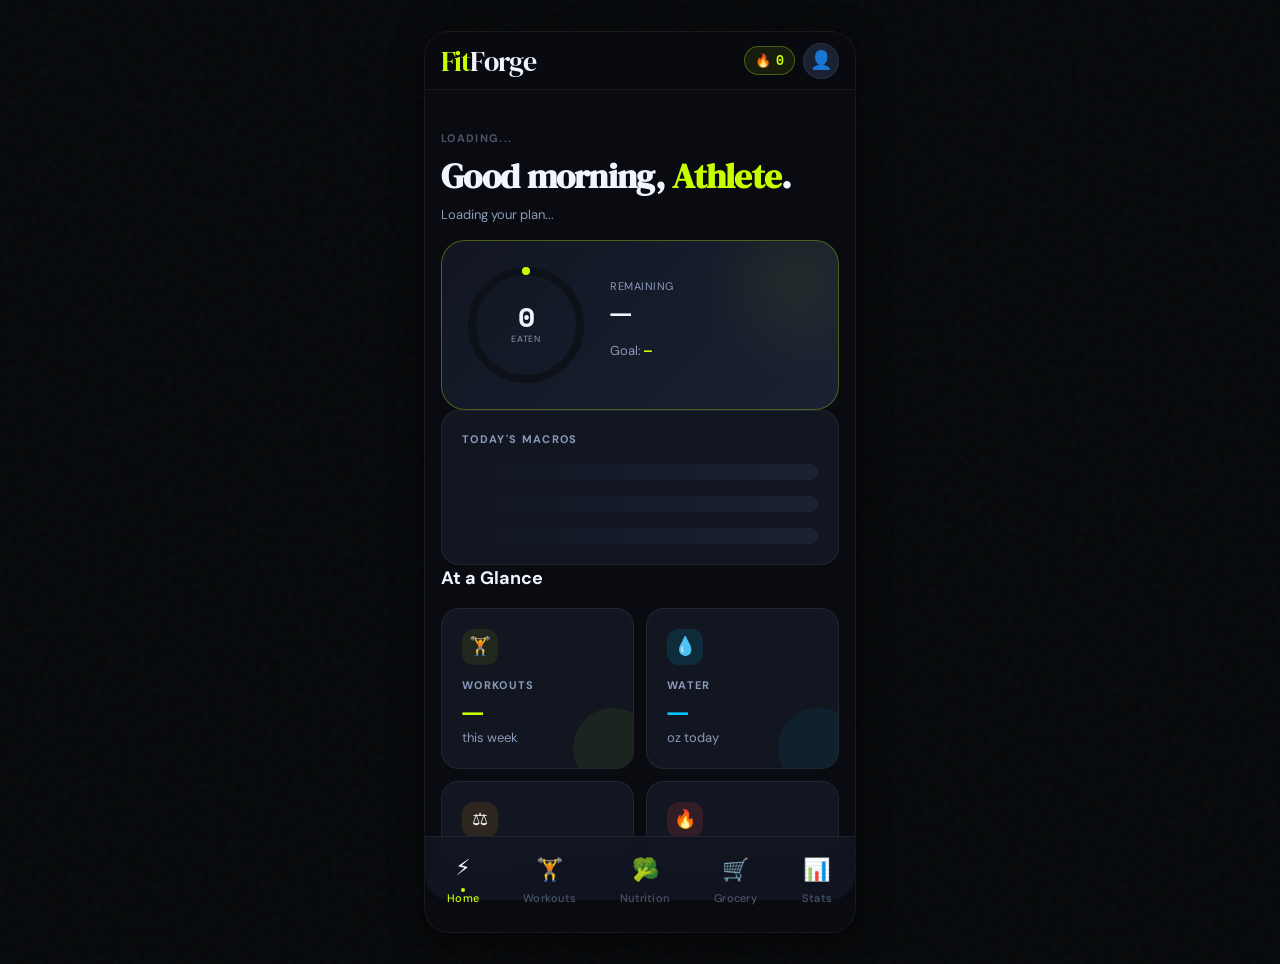
==== index.html @ 860e3730 "Create index.html" ====
<!DOCTYPE html>
<html lang="en">
<head>
  <meta charset="UTF-8">
  <meta name="viewport" content="width=device-width, initial-scale=1.0, viewport-fit=cover">
  <meta name="theme-color" content="#090b10">
  <meta name="description" content="FitForge Dashboard — Your daily fitness and nutrition overview">

  <!-- PWA manifest (create manifest.json separately) -->
  <link rel="manifest" href="manifest.json">

  <!-- Google Fonts: DM Serif Display + Space Mono + DM Sans -->
  <link rel="preconnect" href="https://fonts.googleapis.com">
  <link rel="preconnect" href="https://fonts.gstatic.com" crossorigin>
  <link href="https://fonts.googleapis.com/css2?family=DM+Serif+Display:ital@0;1&family=Space+Mono:wght@400;700&family=DM+Sans:wght@400;500;700&display=swap" rel="stylesheet">

  <link rel="stylesheet" href="styles.css">

  <title>FitForge — Dashboard</title>

  <!-- Page-specific styles, scoped to this page's components -->
  <style>
    /* ── HERO GREETING SECTION ─────────────────────────────────── */

    .hero {
      padding: var(--space-6) 0 var(--space-4);
    }

    .hero__date {
      font-size: var(--text-xs);
      font-weight: var(--weight-bold);
      letter-spacing: var(--tracking-widest);
      text-transform: uppercase;
      color: var(--color-text-muted);
      margin-bottom: var(--space-2);
    }

    .hero__greeting {
      font-family: var(--font-display);
      font-size: var(--text-2xl);
      color: var(--color-text-primary);
      line-height: var(--leading-tight);
      letter-spacing: var(--tracking-tight);
    }

    .hero__greeting em {
      color: var(--color-accent);
      font-style: normal;
    }

    .hero__sub {
      margin-top: var(--space-2);
      font-size: var(--text-sm);
      color: var(--color-text-secondary);
    }

    /* ── CALORIE RING CARD ────────────────────────────────────── */

    .calorie-card {
      background: linear-gradient(135deg, var(--color-bg-surface) 0%, var(--color-bg-elevated) 100%);
      border: 1px solid var(--color-border-accent);
      border-radius: var(--radius-xl);
      padding: var(--space-6);
      display: flex;
      align-items: center;
      gap: var(--space-6);
      position: relative;
      overflow: hidden;
    }

    /* Decorative lime radial gradient background on the card */
    .calorie-card::before {
      content: '';
      position: absolute;
      top: -60px;
      right: -60px;
      width: 200px;
      height: 200px;
      border-radius: 50%;
      background: radial-gradient(circle, rgba(200, 255, 0, 0.06) 0%, transparent 70%);
      pointer-events: none;
    }

    .calorie-card__ring-wrap {
      position: relative;
      width: 120px;
      height: 120px;
      flex-shrink: 0;
    }

    /* SVG donut ring — drawn via stroke-dasharray technique */
    .calorie-ring {
      width: 120px;
      height: 120px;
      transform: rotate(-90deg); /* Start from top, not right */
    }

    .calorie-ring__track {
      fill: none;
      stroke: var(--color-bg-input);
      stroke-width: 8;
    }

    .calorie-ring__fill {
      fill: none;
      stroke: var(--color-accent);
      stroke-width: 8;
      stroke-linecap: round;
      /* Animated via JS: stroke-dasharray controls the "progress" */
      stroke-dasharray: 0 339; /* circumference = 2π × r = 2π × 54 ≈ 339 */
      transition: stroke-dasharray 1.2s cubic-bezier(0.4, 0, 0.2, 1);
    }

    .calorie-card__ring-center {
      position: absolute;
      inset: 0;
      display: flex;
      flex-direction: column;
      align-items: center;
      justify-content: center;
    }

    .calorie-card__cal-consumed {
      font-family: var(--font-mono);
      font-size: var(--text-xl);
      font-weight: var(--weight-bold);
      color: var(--color-text-primary);
      line-height: 1;
    }

    .calorie-card__cal-label {
      font-size: 9px;
      letter-spacing: 0.08em;
      text-transform: uppercase;
      color: var(--color-text-secondary);
      margin-top: 2px;
    }

    .calorie-card__info {
      flex: 1;
      display: flex;
      flex-direction: column;
      gap: var(--space-3);
    }

    .calorie-card__target-line {
      font-size: var(--text-sm);
      color: var(--color-text-secondary);
    }

    .calorie-card__target-line strong {
      font-family: var(--font-mono);
      color: var(--color-accent);
    }

    .calorie-card__remaining {
      font-family: var(--font-mono);
      font-size: var(--text-2xl);
      color: var(--color-text-primary);
      line-height: 1;
      letter-spacing: -0.03em;
    }

    .calorie-card__remaining-label {
      font-size: var(--text-xs);
      color: var(--color-text-secondary);
      letter-spacing: 0.05em;
      text-transform: uppercase;
    }

    /* ── MACRO SUMMARY CARD ───────────────────────────────────── */

    .macro-card {
      background-color: var(--color-bg-surface);
      border: 1px solid var(--color-border);
      border-radius: var(--radius-lg);
      padding: var(--space-5);
    }

    .macro-card__title {
      font-size: var(--text-xs);
      font-weight: var(--weight-bold);
      letter-spacing: var(--tracking-widest);
      text-transform: uppercase;
      color: var(--color-text-secondary);
      margin-bottom: var(--space-4);
    }

    .macro-bars {
      display: flex;
      flex-direction: column;
      gap: var(--space-4);
    }

    .macro-item {
      display: grid;
      /* Icon | Name | Bar | Values */
      grid-template-columns: 10px 56px 1fr auto;
      align-items: center;
      gap: var(--space-3);
    }

    .macro-item__dot {
      width: 8px;
      height: 8px;
      border-radius: 50%;
      flex-shrink: 0;
    }

    .macro-item__name {
      font-size: var(--text-sm);
      font-weight: var(--weight-medium);
      color: var(--color-text-secondary);
    }

    .macro-item__bar-wrap {
      height: 4px;
      background: var(--color-bg-input);
      border-radius: var(--radius-full);
      overflow: hidden;
    }

    .macro-item__bar-fill {
      height: 100%;
      border-radius: var(--radius-full);
      width: 0; /* Animated by JS */
      transition: width 1s cubic-bezier(0.4, 0, 0.2, 1);
    }

    .macro-item__values {
      font-family: var(--font-mono);
      font-size: var(--text-xs);
      color: var(--color-text-secondary);
      white-space: nowrap;
    }

    /* ── QUICK STAT CARDS (2-column grid) ────────────────────── */

    .quick-stats {
      display: grid;
      grid-template-columns: 1fr 1fr;
      gap: var(--space-3);
    }

    /* ── TODAY'S WORKOUT CARD ─────────────────────────────────── */

    .workout-today-card {
      background: linear-gradient(135deg, #0f1a2e 0%, #111621 100%);
      border: 1px solid rgba(0, 200, 255, 0.15);
      border-radius: var(--radius-lg);
      padding: var(--space-5);
      display: flex;
      justify-content: space-between;
      align-items: center;
      gap: var(--space-4);
      cursor: pointer;
      transition: border-color var(--transition-normal);
    }

    .workout-today-card:hover {
      border-color: rgba(0, 200, 255, 0.3);
    }

    .workout-today-card__badge {
      display: inline-flex;
      align-items: center;
      gap: var(--space-2);
      background: var(--color-blue-glow);
      border: 1px solid rgba(0, 200, 255, 0.2);
      border-radius: var(--radius-full);
      padding: 3px 10px;
      font-size: var(--text-xs);
      font-weight: var(--weight-bold);
      color: var(--color-blue);
      margin-bottom: var(--space-3);
      width: fit-content;
      letter-spacing: 0.05em;
      text-transform: uppercase;
    }

    .workout-today-card__name {
      font-family: var(--font-display);
      font-size: var(--text-xl);
      color: var(--color-text-primary);
      line-height: var(--leading-tight);
    }

    .workout-today-card__meta {
      font-size: var(--text-sm);
      color: var(--color-text-secondary);
      margin-top: var(--space-2);
    }

    .workout-today-card__arrow {
      width: 42px;
      height: 42px;
      border-radius: var(--radius-full);
      background: var(--color-blue-glow);
      border: 1px solid rgba(0, 200, 255, 0.2);
      display: flex;
      align-items: center;
      justify-content: center;
      font-size: 18px;
      flex-shrink: 0;
      transition: transform var(--transition-spring);
    }

    .workout-today-card:hover .workout-today-card__arrow {
      transform: translateX(3px);
    }

    /* ── RECENT ACTIVITY LIST ─────────────────────────────────── */

    .activity-list {
      display: flex;
      flex-direction: column;
      gap: var(--space-1);
    }

    .activity-item {
      display: flex;
      align-items: center;
      gap: var(--space-3);
      padding: var(--space-3) var(--space-4);
      background: var(--color-bg-surface);
      border-radius: var(--radius-md);
      border: 1px solid transparent;
      transition: border-color var(--transition-fast);
    }

    .activity-item:hover {
      border-color: var(--color-border);
    }

    .activity-item__icon {
      width: 34px;
      height: 34px;
      border-radius: var(--radius-sm);
      background: var(--color-bg-elevated);
      display: flex;
      align-items: center;
      justify-content: center;
      font-size: 16px;
      flex-shrink: 0;
    }

    .activity-item__info {
      flex: 1;
      min-width: 0;
    }

    .activity-item__title {
      font-size: var(--text-sm);
      font-weight: var(--weight-medium);
      color: var(--color-text-primary);
      white-space: nowrap;
      overflow: hidden;
      text-overflow: ellipsis;
    }

    .activity-item__time {
      font-size: var(--text-xs);
      color: var(--color-text-muted);
      margin-top: 1px;
    }

    .activity-item__value {
      font-family: var(--font-mono);
      font-size: var(--text-sm);
      color: var(--color-text-secondary);
      white-space: nowrap;
    }

    /* ── WATER TRACKER ────────────────────────────────────────── */

    .water-tracker {
      background: var(--color-bg-surface);
      border: 1px solid var(--color-border);
      border-radius: var(--radius-lg);
      padding: var(--space-5);
    }

    .water-tracker__header {
      display: flex;
      justify-content: space-between;
      align-items: center;
      margin-bottom: var(--space-4);
    }

    .water-tracker__cups {
      display: flex;
      gap: var(--space-2);
      flex-wrap: wrap;
    }

    /* Each cup button — tap to log water */
    .water-cup {
      width: 36px;
      height: 36px;
      border-radius: var(--radius-sm);
      border: 1.5px solid var(--color-border);
      background: var(--color-bg-input);
      cursor: pointer;
      display: flex;
      align-items: center;
      justify-content: center;
      font-size: 16px;
      transition: all var(--transition-fast);
      user-select: none;
    }

    .water-cup.is-filled {
      background: var(--color-blue-glow);
      border-color: var(--color-blue);
      animation: scaleIn var(--transition-spring) both;
    }

    .water-cup:hover:not(.is-filled) {
      border-color: rgba(0, 200, 255, 0.4);
    }
  </style>
</head>

<body>
  <div class="app-shell">

    <!-- ════════════════════════════════════════════════════
         TOP HEADER
         ═════════════════════════════════════════════════ -->
    <header class="app-header">
      <div class="app-header__logo">Fit<span>Forge</span></div>

      <div style="display:flex; gap:8px; align-items:center;">
        <!-- Streak counter badge -->
        <div style="display:flex; align-items:center; gap:5px; background:var(--color-accent-subtle); border:1px solid var(--color-border-accent); border-radius:var(--radius-full); padding:4px 10px;">
          <span style="font-size:13px;">🔥</span>
          <span id="streak-count" style="font-family:var(--font-mono); font-size:var(--text-sm); font-weight:700; color:var(--color-accent);">0</span>
        </div>

        <!-- Avatar / profile button -->
        <button class="app-header__action" aria-label="Open profile menu" onclick="window.location.href='progress-log.html'">
          <span aria-hidden="true" id="header-avatar" style="font-size:18px;">👤</span>
        </button>
      </div>
    </header>

    <!-- ════════════════════════════════════════════════════
         MAIN PAGE CONTENT
         All sections below are inside the scrollable area.
         ═════════════════════════════════════════════════ -->
    <main class="page-content" id="page-content">

      <!-- SECTION 1: Hero Greeting -->
      <section class="hero">
        <p class="hero__date" id="today-date">Loading...</p>
        <h1 class="hero__greeting">
          Good <span id="time-of-day">morning</span>,
          <em id="user-name">Athlete</em>.
        </h1>
        <p class="hero__sub" id="goal-summary">Loading your plan...</p>
      </section>

      <!-- SECTION 2: Calorie Ring Card -->
      <section aria-label="Calorie summary">
        <div class="calorie-card">

          <!-- Donut ring: stroke-dasharray progress technique -->
          <div class="calorie-card__ring-wrap">
            <svg class="calorie-ring" viewBox="0 0 120 120" aria-hidden="true">
              <!-- Background track circle -->
              <circle class="calorie-ring__track" cx="60" cy="60" r="54"/>
              <!-- Foreground progress circle — animated by JS -->
              <circle class="calorie-ring__fill" id="calorie-ring-fill" cx="60" cy="60" r="54"/>
            </svg>

            <!-- Centered text inside the ring -->
            <div class="calorie-card__ring-center">
              <span class="calorie-card__cal-consumed" id="cal-consumed">0</span>
              <span class="calorie-card__cal-label">eaten</span>
            </div>
          </div>

          <!-- Text info to the right of the ring -->
          <div class="calorie-card__info">
            <div>
              <div class="calorie-card__remaining-label">Remaining</div>
              <div class="calorie-card__remaining" id="cal-remaining">—</div>
            </div>
            <div class="calorie-card__target-line">
              Goal: <strong id="cal-target">—</strong>
            </div>
            <div id="calorie-status-badge"></div>
          </div>
        </div>
      </section>

      <!-- SECTION 3: Macro Progress Bars -->
      <section aria-label="Macronutrient breakdown">
        <div class="macro-card">
          <p class="macro-card__title">Today's Macros</p>

          <div class="macro-bars" id="macro-bars">
            <!-- Macro items injected by JS -->
            <!-- Skeleton placeholders while loading -->
            <div class="skeleton skeleton--text" style="height:16px; width:100%;"></div>
            <div class="skeleton skeleton--text" style="height:16px; width:100%;"></div>
            <div class="skeleton skeleton--text" style="height:16px; width:100%;"></div>
          </div>
        </div>
      </section>

      <!-- SECTION 4: Quick Stats Grid -->
      <section aria-label="Quick stats">
        <div class="section-header">
          <h2 class="section-header__title">At a Glance</h2>
        </div>

        <div class="quick-stats" id="quick-stats">
          <!-- Metric Card 1: Workouts this week -->
          <div class="metric-card" id="card-workouts">
            <div class="metric-card__icon metric-card__icon--lime">🏋️</div>
            <div>
              <div class="metric-card__label">Workouts</div>
              <div class="metric-card__value metric-card__value--accent" id="workouts-count">—</div>
              <div class="metric-card__sub">this week</div>
            </div>
            <div class="metric-card__bg-circle" style="background:var(--color-accent);"></div>
          </div>

          <!-- Metric Card 2: Water intake -->
          <div class="metric-card" id="card-water">
            <div class="metric-card__icon metric-card__icon--blue">💧</div>
            <div>
              <div class="metric-card__label">Water</div>
              <div class="metric-card__value metric-card__value--blue" id="water-oz">—</div>
              <div class="metric-card__sub">oz today</div>
            </div>
            <div class="metric-card__bg-circle" style="background:var(--color-blue);"></div>
          </div>

          <!-- Metric Card 3: Current weight -->
          <div class="metric-card" id="card-weight">
            <div class="metric-card__icon metric-card__icon--amber">⚖️</div>
            <div>
              <div class="metric-card__label">Weight</div>
              <div class="metric-card__value metric-card__value--amber" id="current-weight">—</div>
              <div class="metric-card__sub" id="weight-delta">vs. start</div>
            </div>
            <div class="metric-card__bg-circle" style="background:var(--color-warning);"></div>
          </div>

          <!-- Metric Card 4: Streak -->
          <div class="metric-card" id="card-streak">
            <div class="metric-card__icon metric-card__icon--danger">🔥</div>
            <div>
              <div class="metric-card__label">Streak</div>
              <div class="metric-card__value" style="color:var(--color-danger);" id="streak-days">—</div>
              <div class="metric-card__sub">days</div>
            </div>
            <div class="metric-card__bg-circle" style="background:var(--color-danger);"></div>
          </div>
        </div>
      </section>

      <!-- SECTION 5: Today's Workout -->
      <section aria-label="Today's workout">
        <div class="section-header">
          <h2 class="section-header__title">Today's Workout</h2>
          <a class="section-header__link" href="workouts.html">View Plan →</a>
        </div>

        <div class="workout-today-card" onclick="window.location.href='workouts.html'"
             role="button" tabindex="0" aria-label="Go to today's workout">
          <div>
            <div class="workout-today-card__badge">
              <span>●</span>
              <span id="workout-day-type">Training Day</span>
            </div>
            <div class="workout-today-card__name" id="workout-name">Loading workout...</div>
            <div class="workout-today-card__meta" id="workout-meta">— exercises · — min</div>
          </div>
          <div class="workout-today-card__arrow" aria-hidden="true">→</div>
        </div>
      </section>

      <!-- SECTION 6: Water Tracker -->
      <section aria-label="Water intake tracker">
        <div class="section-header">
          <h2 class="section-header__title">Hydration</h2>
          <span class="section-header__link" id="water-label">0 / 8 cups</span>
        </div>

        <div class="water-tracker">
          <div class="water-tracker__cups" id="water-cups" role="group" aria-label="Water cups tracker">
            <!-- 8 cup buttons injected by JS -->
          </div>
        </div>
      </section>

      <!-- SECTION 7: Recent Activity Feed -->
      <section aria-label="Recent activity">
        <div class="section-header">
          <h2 class="section-header__title">Recent Activity</h2>
        </div>

        <div class="activity-list" id="activity-list">
          <!-- Activity items injected by JS -->
          <div class="skeleton skeleton--card" style="height:56px;"></div>
          <div class="skeleton skeleton--card" style="height:56px;"></div>
          <div class="skeleton skeleton--card" style="height:56px;"></div>
        </div>
      </section>

      <!-- Spacer so last content clears the bottom nav -->
      <div style="height: var(--space-8);"></div>
    </main>

    <!-- Bottom navigation bar — rendered by JS -->
    <div id="bottom-nav-container"></div>

  </div><!-- end .app-shell -->

  <!-- Load global script first (provides AppState, FitnessCalculator, etc.) -->
  <script src="script.js"></script>

  <!-- Page-specific JavaScript for the dashboard -->
  <script>
    /**
     * ============================================================
     * DASHBOARD PAGE SCRIPT
     * index.html — inline script
     *
     * This script is responsible ONLY for the dashboard page.
     * It reads from AppState (populated by script.js) and
     * hydrates the DOM with personalized data.
     * ============================================================
     */

    // ─── Constants for this page ──────────────────────────────
    // Total circumference of the SVG ring (2π × radius 54)
    const RING_CIRCUMFERENCE = 2 * Math.PI * 54; // ≈ 339.29

    // How many water cups we track per day
    const TOTAL_WATER_CUPS = 8;

    // ─── Page State ───────────────────────────────────────────
    // Local state for this page (distinct from AppState).
    // Only data that's dashboard-specific lives here.
    const dashboardState = {
      waterCupsFilled: 0,    // How many cups the user has tapped
      dailyLog:        null, // Today's DailyLog from the API
      profile:         null, // User profile from AppState
    };


    /* ─────────────────────────────────────────────────────────
       INITIALIZATION — called on DOMContentLoaded (via script.js)
       We add our own listener here so it runs after script.js's.
    ─────────────────────────────────────────────────────────── */
    document.addEventListener('DOMContentLoaded', async () => {

      // 1. Get the user profile (stored during onboarding)
      //    AppState.getProfile() checks memory first, then localStorage.
      dashboardState.profile = AppState.getProfile();

      // 2. Render the greeting section (fast, sync, no API needed)
      renderGreeting(dashboardState.profile);

      // 3. Build the water cup buttons (interactive, pure DOM)
      renderWaterCups();

      // 4. Fetch today's daily log from the backend (async)
      //    While fetching, skeletons are visible (they're in the HTML)
      try {
        const userId = dashboardState.profile?.id ?? 'anonymous';
        const today  = UIHelpers.getTodayString();

        dashboardState.dailyLog = await SupabaseAPI.getDailyLog(userId, today);

        // 5. Once we have data, update all the metrics
        renderCalorieRing(dashboardState.dailyLog, dashboardState.profile);
        renderMacroBars(dashboardState.dailyLog, dashboardState.profile);
        renderQuickStats(dashboardState.dailyLog, dashboardState.profile);
        renderWorkoutCard(dashboardState.profile);
        renderActivityFeed(dashboardState.dailyLog);

      } catch (error) {
        console.error('Dashboard data fetch failed:', error);
        UIHelpers.showToast('Could not load today's data', 'error');
        renderFallbackState();
      }
    });


    /* ─────────────────────────────────────────────────────────
       RENDER: GREETING
       Updates the hero section at the top of the page.
    ─────────────────────────────────────────────────────────── */
    function renderGreeting(profile) {
      // Get the hour to determine time-of-day greeting
      const hour = new Date().getHours();
      const timeLabel = hour < 12 ? 'morning' : hour < 17 ? 'afternoon' : 'evening';

      // Format today's date in a friendly way: "Monday, June 3"
      const dateStr = UIHelpers.formatDate(new Date(), 'long');

      // Update DOM elements using UIHelpers.setText (safe, null-checks)
      UIHelpers.setText('#today-date', dateStr);
      UIHelpers.setText('#time-of-day', timeLabel);
      UIHelpers.setText('#user-name', profile?.name?.split(' ')[0] ?? 'Athlete');

      // Goal-specific motivational subtitle
      const goalMessages = {
        fat_loss:     '🔥 You're in a fat loss phase. Stay in the deficit.',
        muscle_gain:  '💪 Building phase active. Hit your protein.',
        maintenance:  '⚖️ Maintenance mode. Keep up the good work.',
        recomp:       '🔄 Recomp phase. Consistency is everything.',
      };
      const goal = profile?.goal ?? 'maintenance';
      UIHelpers.setText('#goal-summary', goalMessages[goal] ?? 'Crush today's plan.');
    }


    /* ─────────────────────────────────────────────────────────
       RENDER: CALORIE RING
       Animates the SVG donut chart and updates calorie numbers.

       The ring uses the "stroke-dasharray" SVG technique:
       - stroke-dasharray: [dash_length] [gap_length]
       - Setting dash_length to (progress/100 × circumference)
         makes the ring appear partially filled.
    ─────────────────────────────────────────────────────────── */
    function renderCalorieRing(log, profile) {
      if (!log || !profile) return;

      // Get the target from the stored nutrition plan on the profile
      const targetCal = profile.calculatedMacros?.targetCalories ?? 2000;
      const consumed  = log.caloriesIn ?? 0;
      const remaining = Math.max(0, targetCal - consumed);

      // Calculate the progress percentage (capped at 100%)
      const percent  = Math.min(1, consumed / targetCal);
      // The "dash" part of the ring (filled arc length)
      const dashLen  = percent * RING_CIRCUMFERENCE;
      // The "gap" part (unfilled arc length)
      const gapLen   = RING_CIRCUMFERENCE - dashLen;

      // Update the SVG circle's stroke-dasharray
      // We do this inside requestAnimationFrame so the CSS transition triggers
      const ringFill = document.getElementById('calorie-ring-fill');
      requestAnimationFrame(() => {
        if (ringFill) {
          ringFill.style.strokeDasharray = `${dashLen} ${gapLen}`;

          // Change ring color if over budget
          if (consumed > targetCal) {
            ringFill.style.stroke = 'var(--color-danger)';
          }
        }
      });

      // Update the text inside the ring
      UIHelpers.setText('#cal-consumed', consumed.toLocaleString());
      UIHelpers.setText('#cal-remaining', remaining.toLocaleString());
      UIHelpers.setText('#cal-target', targetCal.toLocaleString());

      // Add a status badge below the target
      const statusContainer = document.getElementById('calorie-status-badge');
      if (statusContainer) {
        if (consumed <= targetCal) {
          statusContainer.innerHTML = `<span class="badge badge--success">On Track</span>`;
        } else {
          statusContainer.innerHTML = `<span class="badge badge--warning">Over Budget</span>`;
        }
      }
    }


    /* ─────────────────────────────────────────────────────────
       RENDER: MACRO BARS
       Creates the three macro progress bars (protein/carbs/fat).
    ─────────────────────────────────────────────────────────── */
    function renderMacroBars(log, profile) {
      const macroContainer = document.getElementById('macro-bars');
      if (!macroContainer || !log || !profile) return;

      // Get targets from profile's stored nutrition plan
      const targets = profile.calculatedMacros ?? {
        proteinG: 180, carbsG: 200, fatG: 60
      };

      // Define the three macro rows with their display config
      const macros = [
        {
          name:    'Protein',
          consumed: log.proteinG    ?? 0,
          target:   targets.proteinG ?? 180,
          color:   'var(--color-protein)', // lime
          dot:     '#c8ff00',
        },
        {
          name:    'Carbs',
          consumed: log.carbsG     ?? 0,
          target:   targets.carbsG ?? 200,
          color:   'var(--color-carbs)',   // blue
          dot:     '#00c8ff',
        },
        {
          name:    'Fat',
          consumed: log.fatG       ?? 0,
          target:   targets.fatG   ?? 60,
          color:   'var(--color-fat)',     // amber
          dot:     '#f59e0b',
        },
      ];

      // Build the HTML for all three macro rows
      // Note: data-fill-percent is read back by the animation code below
      macroContainer.innerHTML = macros.map(macro => {
        const percent = Math.min(100, Math.round((macro.consumed / macro.target) * 100));
        return `
          <div class="macro-item">
            <div class="macro-item__dot" style="background:${macro.dot};"></div>
            <span class="macro-item__name">${macro.name}</span>
            <div class="macro-item__bar-wrap">
              <div
                class="macro-item__bar-fill"
                style="background:${macro.color};"
                data-fill-percent="${percent}"
              ></div>
            </div>
            <span class="macro-item__values">${macro.consumed}g / ${macro.target}g</span>
          </div>
        `;
      }).join('');

      // After the HTML is injected, animate each bar to its fill width.
      // We use requestAnimationFrame to ensure the browser has painted
      // the 0% width before we change it (otherwise the transition won't fire).
      requestAnimationFrame(() => {
        macroContainer.querySelectorAll('[data-fill-percent]').forEach(bar => {
          bar.style.width = `${bar.dataset.fillPercent}%`;
        });
      });
    }


    /* ─────────────────────────────────────────────────────────
       RENDER: QUICK STATS
       Updates the 4 metric cards in the 2x2 grid.
    ─────────────────────────────────────────────────────────── */
    function renderQuickStats(log, profile) {
      // Workout count — from profile's stored streak/week data
      // (In a full app, this would come from a weekly aggregate query)
      const workoutsThisWeek = profile?.weeklyWorkouts ?? 0;
      UIHelpers.setText('#workouts-count', workoutsThisWeek);

      // Water intake in oz
      UIHelpers.setText('#water-oz', log?.waterOz ?? '0');

      // Current weight
      const currentWeight = profile?.weightLbs ?? '—';
      UIHelpers.setText('#current-weight', currentWeight ? `${currentWeight} lb` : '—');

      // Streak days
      const streak = profile?.streakDays ?? 0;
      UIHelpers.setText('#streak-days', streak);
      UIHelpers.setText('#streak-count', streak);

      // Animate metric cards in sequence
      document.querySelectorAll('.metric-card').forEach((card, i) => {
        card.style.animationDelay = `${i * 80}ms`;
        card.classList.add('animate-fade-in-up');
      });
    }


    /* ─────────────────────────────────────────────────────────
       RENDER: WORKOUT CARD
       Shows today's planned workout based on goal + day of week.
    ─────────────────────────────────────────────────────────── */
    function renderWorkoutCard(profile) {
      if (!profile) return;

      // Map day of week (0=Sun) to a workout name based on goal
      const dayOfWeek = new Date().getDay();

      // Simple weekly templates (workouts.html will have the full version)
      const WORKOUT_SCHEDULE = {
        fat_loss: {
          // Sun=0, Mon=1, ... Sat=6
          0: { type: 'Rest Day',     name: 'Active Recovery',    meta: 'Light walk or stretch · 20–30 min' },
          1: { type: 'Training Day', name: 'Upper Body Circuit',  meta: '8 exercises · 45 min' },
          2: { type: 'Training Day', name: 'HIIT Cardio',         meta: '6 intervals · 30 min' },
          3: { type: 'Training Day', name: 'Lower Body Strength', meta: '8 exercises · 50 min' },
          4: { type: 'Rest Day',     name: 'Mobility & Stretch',  meta: 'Foam roll + yoga · 25 min' },
          5: { type: 'Training Day', name: 'Full Body HIIT',      meta: '10 exercises · 40 min' },
          6: { type: 'Rest Day',     name: 'Rest & Recover',      meta: 'You earned it 🛌' },
        },
        muscle_gain: {
          0: { type: 'Rest Day',     name: 'Active Recovery',    meta: 'Light walk or stretch' },
          1: { type: 'Training Day', name: 'Chest & Triceps',    meta: '9 exercises · 60 min' },
          2: { type: 'Training Day', name: 'Back & Biceps',      meta: '9 exercises · 60 min' },
          3: { type: 'Rest Day',     name: 'Rest Day',           meta: 'Prioritize sleep 💤' },
          4: { type: 'Training Day', name: 'Shoulders & Arms',   meta: '8 exercises · 55 min' },
          5: { type: 'Training Day', name: 'Legs & Glutes',      meta: '10 exercises · 65 min' },
          6: { type: 'Training Day', name: 'Functional Core',    meta: '6 exercises · 35 min' },
        },
      };

      // Default to fat_loss schedule if goal not found
      const goal = profile.goal ?? 'fat_loss';
      const schedule = WORKOUT_SCHEDULE[goal] ?? WORKOUT_SCHEDULE.fat_loss;
      const todayWorkout = schedule[dayOfWeek];

      if (todayWorkout) {
        // Update the workout type badge
        const dayTypeBadge = document.getElementById('workout-day-type');
        if (dayTypeBadge) {
          dayTypeBadge.textContent = todayWorkout.type;

          // Change badge color for rest days
          if (todayWorkout.type === 'Rest Day') {
            dayTypeBadge.closest('.workout-today-card__badge').style.background = 'rgba(74,85,104,0.2)';
            dayTypeBadge.closest('.workout-today-card__badge').style.color = 'var(--color-text-secondary)';
          }
        }

        UIHelpers.setText('#workout-name', todayWorkout.name);
        UIHelpers.setText('#workout-meta', todayWorkout.meta);
      }
    }


    /* ─────────────────────────────────────────────────────────
       RENDER: WATER CUPS
       Creates 8 interactive cup buttons. Tapping fills them.
    ─────────────────────────────────────────────────────────── */
    function renderWaterCups() {
      const cupsContainer = document.getElementById('water-cups');
      if (!cupsContainer) return;

      cupsContainer.innerHTML = '';

      // Create each cup button programmatically
      for (let i = 0; i < TOTAL_WATER_CUPS; i++) {
        const cupBtn = document.createElement('button');
        cupBtn.className = 'water-cup';
        cupBtn.setAttribute('aria-label', `Cup ${i + 1} of ${TOTAL_WATER_CUPS}`);
        cupBtn.setAttribute('aria-pressed', 'false');
        cupBtn.textContent = '💧';

        // Each cup button toggles its filled state on click
        // Arrow function captures `i` from the outer loop scope
        cupBtn.addEventListener('click', () => handleWaterCupTap(cupBtn, i));

        cupsContainer.appendChild(cupBtn);
      }
    }

    /**
     * Handle a water cup button tap.
     * Fills all cups UP TO AND INCLUDING the tapped cup.
     * (Tap cup 3 → cups 1, 2, 3 are filled)
     *
     * @param {HTMLElement} tappedCup - The button element that was tapped
     * @param {number}      index     - 0-based index of the tapped cup
     */
    function handleWaterCupTap(tappedCup, index) {
      const allCups = document.querySelectorAll('.water-cup');

      // Determine new fill count:
      // If tapping an already-filled cup at index, toggle it off (fill = index)
      // Otherwise fill up to and including the tapped cup (fill = index + 1)
      const currentlyFilled = dashboardState.waterCupsFilled;
      const newFillCount = (currentlyFilled === index + 1) ? index : index + 1;
      dashboardState.waterCupsFilled = newFillCount;

      // Update each cup's visual state
      allCups.forEach((cup, i) => {
        const shouldFill = i < newFillCount;
        cup.classList.toggle('is-filled', shouldFill);
        cup.setAttribute('aria-pressed', String(shouldFill));
      });

      // Update the label counter
      UIHelpers.setText('#water-label', `${newFillCount} / ${TOTAL_WATER_CUPS} cups`);

      // Show encouraging toast at key milestones
      if (newFillCount === 4) {
        UIHelpers.showToast('Halfway there! Keep hydrating 💧', 'info');
      } else if (newFillCount === TOTAL_WATER_CUPS) {
        UIHelpers.showToast('Daily water goal hit! 🎉', 'success');
      }

      // TODO: Debounce this and sync to Supabase
      // SupabaseAPI.updateDailyLog({ waterCups: newFillCount });
    }


    /* ─────────────────────────────────────────────────────────
       RENDER: ACTIVITY FEED
       Shows recent logged meals / workout completions.
    ─────────────────────────────────────────────────────────── */
    function renderActivityFeed(log) {
      const feedContainer = document.getElementById('activity-list');
      if (!feedContainer) return;

      // Mock activity items — in production these come from the DailyLog
      const activities = [
        { icon: '🍳', title: 'Breakfast logged',        time: '7:32 AM',  value: `+${Math.round((log?.caloriesIn ?? 400) * 0.3)} cal` },
        { icon: '🏋️', title: 'Workout completed',       time: '9:15 AM',  value: '🔥 −320 cal' },
        { icon: '🥗', title: 'Lunch logged',            time: '12:48 PM', value: `+${Math.round((log?.caloriesIn ?? 400) * 0.4)} cal` },
        { icon: '💊', title: 'Supplements taken',       time: '1:00 PM',  value: '✓' },
      ];

      feedContainer.innerHTML = activities.map(item => `
        <div class="activity-item">
          <div class="activity-item__icon" aria-hidden="true">${UIHelpers.escapeHTML(item.icon)}</div>
          <div class="activity-item__info">
            <div class="activity-item__title">${UIHelpers.escapeHTML(item.title)}</div>
            <div class="activity-item__time">${UIHelpers.escapeHTML(item.time)}</div>
          </div>
          <div class="activity-item__value">${UIHelpers.escapeHTML(item.value)}</div>
        </div>
      `).join('');
    }


    /* ─────────────────────────────────────────────────────────
       FALLBACK: Render when data loading fails
    ─────────────────────────────────────────────────────────── */
    function renderFallbackState() {
      UIHelpers.setText('#cal-consumed', '—');
      UIHelpers.setText('#cal-remaining', '—');
      UIHelpers.setText('#cal-target', '—');

      const macroContainer = document.getElementById('macro-bars');
      if (macroContainer) {
        macroContainer.innerHTML = `
          <p style="color:var(--color-text-muted); font-size:var(--text-sm); text-align:center; padding:var(--space-4);">
            Could not load data. Check your connection.
          </p>
        `;
      }
    }
  </script>
</body>
</html>
---- styles.css ----
/* ============================================================
   FITFORGE — Global Stylesheet
   styles.css
   
   TABLE OF CONTENTS:
   1.  CSS Custom Properties (Design Tokens / Variables)
   2.  CSS Reset & Base Styles
   3.  Typography Scale
   4.  Layout Primitives (Grid, Flexbox helpers)
   5.  App Shell (Header, Nav, Page Wrapper)
   6.  Component: Cards
   7.  Component: Buttons
   8.  Component: Form Elements
   9.  Component: Progress Bars & Rings
   10. Component: Metric Chips & Badges
   11. Component: Loading States & Skeletons
   12. Component: Bottom Navigation Bar
   13. Utility Classes
   14. Page Transitions & Animations
   15. Responsive Breakpoints
   ============================================================ */


/* ============================================================
   1. CSS CUSTOM PROPERTIES (Design Tokens)
   ============================================================ */

:root {
  --color-bg-base:       #090b10;
  --color-bg-surface:    #111621;
  --color-bg-elevated:   #1a2133;
  --color-bg-input:      #0d1118;
  --color-bg-overlay:    rgba(9, 11, 16, 0.85);

  --color-accent:        #c8ff00;
  --color-accent-dim:    #8fb200;
  --color-accent-glow:   rgba(200, 255, 0, 0.15);
  --color-accent-subtle: rgba(200, 255, 0, 0.08);

  --color-blue:          #00c8ff;
  --color-blue-dim:      #0088b2;
  --color-blue-glow:     rgba(0, 200, 255, 0.12);

  --color-success:       #22c55e;
  --color-warning:       #f59e0b;
  --color-danger:        #ef4444;
  --color-danger-glow:   rgba(239, 68, 68, 0.15);

  --color-protein:       #c8ff00;
  --color-carbs:         #00c8ff;
  --color-fat:           #f59e0b;

  --color-text-primary:  #f0f4ff;
  --color-text-secondary:#8a9ab8;
  --color-text-muted:    #4a5568;
  --color-text-inverse:  #090b10;

  --color-border:        rgba(255, 255, 255, 0.07);
  --color-border-accent: rgba(200, 255, 0, 0.3);
  --color-border-focus:  rgba(200, 255, 0, 0.6);

  --font-display:  'DM Serif Display', Georgia, serif;
  --font-mono:     'Space Mono', 'Courier New', monospace;
  --font-body:     'DM Sans', system-ui, sans-serif;

  --text-xs:    0.6875rem;
  --text-sm:    0.8125rem;
  --text-base:  0.9375rem;
  --text-md:    1.0625rem;
  --text-lg:    1.25rem;
  --text-xl:    1.5625rem;
  --text-2xl:   1.9375rem;
  --text-3xl:   2.4375rem;
  --text-4xl:   3.0625rem;

  --weight-normal:  400;
  --weight-medium:  500;
  --weight-bold:    700;

  --leading-tight:   1.2;
  --leading-snug:    1.35;
  --leading-normal:  1.5;
  --leading-relaxed: 1.65;

  --tracking-tight:  -0.02em;
  --tracking-normal:  0;
  --tracking-wide:    0.06em;
  --tracking-widest:  0.12em;

  --space-1:  0.25rem;
  --space-2:  0.5rem;
  --space-3:  0.75rem;
  --space-4:  1rem;
  --space-5:  1.25rem;
  --space-6:  1.5rem;
  --space-8:  2rem;
  --space-10: 2.5rem;
  --space-12: 3rem;
  --space-16: 4rem;
  --space-20: 5rem;

  --radius-sm:   6px;
  --radius-md:   12px;
  --radius-lg:   18px;
  --radius-xl:   24px;
  --radius-full: 9999px;

  --shadow-sm:   0 1px 3px rgba(0,0,0,0.4);
  --shadow-md:   0 4px 16px rgba(0,0,0,0.5);
  --shadow-lg:   0 8px 32px rgba(0,0,0,0.6);
  --shadow-accent: 0 0 20px var(--color-accent-glow), 0 0 40px rgba(200,255,0,0.06);
  --shadow-blue:   0 0 20px var(--color-blue-glow);

  --transition-fast:   150ms cubic-bezier(0.4, 0, 0.2, 1);
  --transition-normal: 250ms cubic-bezier(0.4, 0, 0.2, 1);
  --transition-slow:   400ms cubic-bezier(0.4, 0, 0.2, 1);
  --transition-spring: 500ms cubic-bezier(0.34, 1.56, 0.64, 1);

  --max-width-app:  430px;
  --nav-height:     64px;
  --header-height:  58px;
  --safe-bottom:    env(safe-area-inset-bottom, 16px);
}


/* ============================================================
   2. CSS RESET & BASE STYLES
   ============================================================ */

*,
*::before,
*::after {
  box-sizing: border-box;
  margin: 0;
  padding: 0;
}

html {
  scroll-behavior: smooth;
  -webkit-text-size-adjust: 100%;
}

@media (prefers-reduced-motion: reduce) {
  html { scroll-behavior: auto; }
  *, *::before, *::after {
    animation-duration: 0.01ms !important;
    transition-duration: 0.01ms !important;
  }
}

body {
  display: flex;
  justify-content: center;
  background-color: #050709;
  min-height: 100dvh;
  font-family: var(--font-body);
  font-size: var(--text-base);
  font-weight: var(--weight-normal);
  line-height: var(--leading-normal);
  color: var(--color-text-primary);
  -webkit-tap-highlight-color: transparent;
  background-image: url("data:image/svg+xml,%3Csvg viewBox='0 0 200 200' xmlns='http://www.w3.org/2000/svg'%3E%3Cfilter id='n'%3E%3CfeTurbulence type='fractalNoise' baseFrequency='0.75' numOctaves='4' stitchTiles='stitch'/%3E%3C/filter%3E%3Crect width='100%25' height='100%25' filter='url(%23n)' opacity='0.03'/%3E%3C/svg%3E");
}

img, video, svg { display: block; max-width: 100%; }
ul, ol { list-style: none; }
button, input, select, textarea { font: inherit; }
a { color: inherit; text-decoration: none; }


/* ============================================================
   3. TYPOGRAPHY SCALE
   ============================================================ */

.heading-display {
  font-family: var(--font-display);
  font-size: var(--text-3xl);
  font-weight: var(--weight-normal);
  line-height: var(--leading-tight);
  letter-spacing: var(--tracking-tight);
  color: var(--color-text-primary);
}

.heading-1 {
  font-family: var(--font-display);
  font-size: var(--text-2xl);
  font-weight: var(--weight-normal);
  line-height: var(--leading-tight);
  letter-spacing: var(--tracking-tight);
}

.heading-2 {
  font-family: var(--font-body);
  font-size: var(--text-lg);
  font-weight: var(--weight-bold);
  line-height: var(--leading-snug);
  letter-spacing: var(--tracking-tight);
}

.heading-3 {
  font-family: var(--font-body);
  font-size: var(--text-md);
  font-weight: var(--weight-bold);
  line-height: var(--leading-snug);
}

.data-value { font-family: var(--font-mono); font-feature-settings: "tnum"; }

.label {
  font-size: var(--text-xs);
  font-weight: var(--weight-bold);
  letter-spacing: var(--tracking-widest);
  text-transform: uppercase;
  color: var(--color-text-secondary);
}

.text-accent { color: var(--color-accent); }
.text-blue   { color: var(--color-blue); }
.text-muted  { color: var(--color-text-secondary); }
.text-danger { color: var(--color-danger); }


/* ============================================================
   4. LAYOUT PRIMITIVES
   ============================================================ */

.app-shell {
  width: 100%;
  max-width: var(--max-width-app);
  min-height: 100dvh;
  background-color: var(--color-bg-base);
  position: relative;
  display: flex;
  flex-direction: column;
  overflow-x: hidden;
  box-shadow: 0 0 0 1px var(--color-border), var(--shadow-lg);
}

.page-content {
  flex: 1;
  padding: var(--space-4);
  padding-bottom: calc(var(--nav-height) + var(--safe-bottom) + var(--space-4));
  overflow-y: auto;
  -webkit-overflow-scrolling: touch;
}

.stack { display: flex; flex-direction: column; }
.stack-xs  { gap: var(--space-2); }
.stack-sm  { gap: var(--space-3); }
.stack-md  { gap: var(--space-4); }
.stack-lg  { gap: var(--space-6); }
.stack-xl  { gap: var(--space-8); }

.cluster { display: flex; flex-wrap: wrap; align-items: center; }
.cluster-sm  { gap: var(--space-2); }
.cluster-md  { gap: var(--space-3); }

.split { display: flex; justify-content: space-between; align-items: center; }

.grid-2 { display: grid; grid-template-columns: repeat(2, 1fr); gap: var(--space-3); }
.grid-3 { display: grid; grid-template-columns: repeat(3, 1fr); gap: var(--space-3); }


/* ============================================================
   5. APP SHELL — HEADER & NAVIGATION
   ============================================================ */

.app-header {
  height: var(--header-height);
  display: flex;
  align-items: center;
  justify-content: space-between;
  padding: 0 var(--space-4);
  background-color: rgba(9, 11, 16, 0.9);
  border-bottom: 1px solid var(--color-border);
  position: sticky;
  top: 0;
  z-index: 100;
  backdrop-filter: blur(12px);
  -webkit-backdrop-filter: blur(12px);
}

.app-header__logo {
  font-family: var(--font-display);
  font-size: var(--text-xl);
  color: var(--color-accent);
  letter-spacing: -0.03em;
}
.app-header__logo span { color: var(--color-text-primary); }

.app-header__action {
  width: 36px; height: 36px;
  border-radius: var(--radius-full);
  background: var(--color-bg-elevated);
  border: 1px solid var(--color-border);
  display: flex; align-items: center; justify-content: center;
  cursor: pointer;
  transition: background-color var(--transition-fast), border-color var(--transition-fast);
}
.app-header__action:hover { border-color: var(--color-border-accent); }

.section-header {
  display: flex;
  justify-content: space-between;
  align-items: baseline;
  margin-bottom: var(--space-4);
}
.section-header__title {
  font-family: var(--font-body);
  font-size: var(--text-md);
  font-weight: var(--weight-bold);
  color: var(--color-text-primary);
}
.section-header__link {
  font-size: var(--text-sm);
  color: var(--color-accent);
  font-weight: var(--weight-medium);
  cursor: pointer;
  transition: opacity var(--transition-fast);
}
.section-header__link:hover { opacity: 0.75; }


/* ============================================================
   6. COMPONENT: CARDS
   ============================================================ */

.card {
  background-color: var(--color-bg-surface);
  border: 1px solid var(--color-border);
  border-radius: var(--radius-lg);
  padding: var(--space-5);
  position: relative;
  overflow: hidden;
  transition: border-color var(--transition-normal), transform var(--transition-fast);
}

.card--accent { border-color: var(--color-border-accent); }
.card--accent::before {
  content: '';
  position: absolute;
  top: 0; left: 0; right: 0;
  height: 1px;
  background: linear-gradient(90deg, transparent, var(--color-accent), transparent);
}

.card--elevated { background-color: var(--color-bg-elevated); box-shadow: var(--shadow-md); }

.card--pressable { cursor: pointer; user-select: none; }
.card--pressable:active { transform: scale(0.985); border-color: rgba(200, 255, 0, 0.2); }

.metric-card {
  background-color: var(--color-bg-surface);
  border: 1px solid var(--color-border);
  border-radius: var(--radius-lg);
  padding: var(--space-5);
  display: flex; flex-direction: column; gap: var(--space-3);
  position: relative; overflow: hidden;
  transition: border-color var(--transition-normal);
}

.metric-card__icon {
  width: 36px; height: 36px;
  border-radius: var(--radius-md);
  display: flex; align-items: center; justify-content: center;
  font-size: 18px; flex-shrink: 0;
}

.metric-card__icon--lime   { background: var(--color-accent-subtle); }
.metric-card__icon--blue   { background: var(--color-blue-glow); }
.metric-card__icon--amber  { background: rgba(245, 158, 11, 0.12); }
.metric-card__icon--danger { background: var(--color-danger-glow); }

.metric-card__label {
  font-size: var(--text-xs); font-weight: var(--weight-bold);
  letter-spacing: var(--tracking-widest); text-transform: uppercase;
  color: var(--color-text-secondary);
}

.metric-card__value {
  font-family: var(--font-mono);
  font-size: var(--text-2xl);
  color: var(--color-text-primary);
  line-height: 1; letter-spacing: -0.03em;
}

.metric-card__value--accent { color: var(--color-accent); }
.metric-card__value--blue   { color: var(--color-blue); }
.metric-card__value--amber  { color: var(--color-warning); }

.metric-card__sub { font-size: var(--text-sm); color: var(--color-text-secondary); }

.metric-card__delta {
  display: inline-flex; align-items: center; gap: 3px;
  font-size: var(--text-xs); font-weight: var(--weight-bold);
  border-radius: var(--radius-full); padding: 2px 8px;
}
.metric-card__delta--up   { background: rgba(34, 197, 94, 0.12); color: var(--color-success); }
.metric-card__delta--down { background: var(--color-danger-glow); color: var(--color-danger); }

.metric-card__bg-circle {
  position: absolute; right: -20px; bottom: -20px;
  width: 80px; height: 80px; border-radius: 50%; opacity: 0.06;
}


/* ============================================================
   7. COMPONENT: BUTTONS
   ============================================================ */

.btn {
  display: inline-flex; align-items: center; justify-content: center;
  gap: var(--space-2); border: none; border-radius: var(--radius-md);
  cursor: pointer; font-family: var(--font-body); font-weight: var(--weight-bold);
  letter-spacing: 0.01em; text-decoration: none;
  transition: background-color var(--transition-fast), transform var(--transition-fast),
              box-shadow var(--transition-fast), opacity var(--transition-fast);
  white-space: nowrap; user-select: none;
  -webkit-tap-highlight-color: transparent;
}
.btn:active { transform: scale(0.97); }
.btn:disabled { opacity: 0.4; cursor: not-allowed; transform: none; }

.btn--sm  { padding: var(--space-2) var(--space-4); font-size: var(--text-sm); border-radius: var(--radius-sm); }
.btn--md  { padding: var(--space-3) var(--space-6); font-size: var(--text-base); }
.btn--lg  { padding: var(--space-4) var(--space-8); font-size: var(--text-md); border-radius: var(--radius-lg); }
.btn--full { width: 100%; }

.btn--primary {
  background-color: var(--color-accent); color: var(--color-text-inverse);
  box-shadow: 0 4px 20px rgba(200, 255, 0, 0.25);
}
.btn--primary:hover:not(:disabled) { background-color: #d4ff1a; box-shadow: 0 6px 28px rgba(200, 255, 0, 0.35); }

.btn--secondary {
  background-color: var(--color-bg-elevated); color: var(--color-text-primary);
  border: 1px solid var(--color-border);
}
.btn--secondary:hover:not(:disabled) { border-color: var(--color-border-accent); background-color: var(--color-accent-subtle); }

.btn--ghost {
  background-color: transparent; color: var(--color-accent);
  border: 1px solid var(--color-border-accent);
}
.btn--ghost:hover:not(:disabled) { background-color: var(--color-accent-subtle); }

.btn--danger { background-color: var(--color-danger); color: #fff; }
.btn--icon   { width: 40px; height: 40px; padding: 0; border-radius: var(--radius-full); }

.btn--google {
  background-color: var(--color-bg-elevated); color: var(--color-text-primary);
  border: 1px solid var(--color-border); gap: var(--space-3);
}
.btn--google:hover:not(:disabled) { border-color: rgba(255,255,255,0.15); }


/* ============================================================
   8. COMPONENT: FORM ELEMENTS
   ============================================================ */

.form-group { display: flex; flex-direction: column; gap: var(--space-2); }

.form-label {
  font-size: var(--text-sm); font-weight: var(--weight-medium);
  color: var(--color-text-secondary); letter-spacing: 0.01em;
}

.form-input,
.form-select,
.form-textarea {
  width: 100%;
  background-color: var(--color-bg-input);
  border: 1px solid var(--color-border);
  border-radius: var(--radius-md);
  padding: var(--space-3) var(--space-4);
  color: var(--color-text-primary);
  font-size: var(--text-base);
  outline: none;
  transition: border-color var(--transition-fast), box-shadow var(--transition-fast);
  -webkit-appearance: none;
}

.form-input::placeholder, .form-textarea::placeholder { color: var(--color-text-muted); }

.form-input:focus, .form-select:focus, .form-textarea:focus {
  border-color: var(--color-border-focus);
  box-shadow: 0 0 0 3px var(--color-accent-glow);
}

.form-select {
  background-image: url("data:image/svg+xml,%3Csvg xmlns='http://www.w3.org/2000/svg' width='12' height='8' viewBox='0 0 12 8' fill='none'%3E%3Cpath d='M1 1L6 7L11 1' stroke='%238a9ab8' stroke-width='1.5' stroke-linecap='round' stroke-linejoin='round'/%3E%3C/svg%3E");
  background-repeat: no-repeat; background-position: right 16px center;
  padding-right: 40px; cursor: pointer;
}

.form-textarea { resize: vertical; min-height: 100px; }
.form-row { display: grid; grid-template-columns: 1fr 1fr; gap: var(--space-3); }

.input-with-suffix { position: relative; }
.input-with-suffix .form-input { padding-right: 48px; }
.input-with-suffix__suffix {
  position: absolute; right: var(--space-4); top: 50%; transform: translateY(-50%);
  font-size: var(--text-sm); color: var(--color-text-muted); pointer-events: none;
}

.option-chip {
  display: flex; flex-direction: column; align-items: flex-start; gap: var(--space-1);
  padding: var(--space-4);
  background-color: var(--color-bg-surface); border: 1px solid var(--color-border);
  border-radius: var(--radius-lg); cursor: pointer;
  transition: border-color var(--transition-fast), background-color var(--transition-fast), box-shadow var(--transition-fast);
  user-select: none; text-align: left; width: 100%;
}
.option-chip__emoji { font-size: 22px; line-height: 1; margin-bottom: var(--space-1); }
.option-chip__title { font-size: var(--text-base); font-weight: var(--weight-bold); color: var(--color-text-primary); }
.option-chip__desc  { font-size: var(--text-sm); color: var(--color-text-secondary); line-height: var(--leading-snug); }

.option-chip.is-selected {
  border-color: var(--color-accent); background-color: var(--color-accent-subtle);
  box-shadow: var(--shadow-accent);
}
.option-chip.is-selected .option-chip__title { color: var(--color-accent); }

.food-tag {
  padding: var(--space-2) var(--space-4);
  background-color: var(--color-bg-elevated); border: 1px solid var(--color-border);
  border-radius: var(--radius-full); font-size: var(--text-sm); font-weight: var(--weight-medium);
  color: var(--color-text-secondary); cursor: pointer;
  transition: all var(--transition-fast); user-select: none;
}
.food-tag.is-selected {
  background-color: var(--color-accent-subtle); border-color: var(--color-accent); color: var(--color-accent);
}

.form-slider { -webkit-appearance: none; appearance: none; width: 100%; height: 4px; border-radius: var(--radius-full); background: var(--color-bg-elevated); outline: none; border: none; }
.form-slider::-webkit-slider-thumb { -webkit-appearance: none; width: 20px; height: 20px; border-radius: 50%; background: var(--color-accent); cursor: pointer; box-shadow: 0 0 8px rgba(200, 255, 0, 0.4); transition: transform var(--transition-fast); }
.form-slider::-webkit-slider-thumb:active { transform: scale(1.2); }


/* ============================================================
   9. COMPONENT: PROGRESS BARS & RINGS
   ============================================================ */

.progress-bar { height: 6px; background-color: var(--color-bg-elevated); border-radius: var(--radius-full); overflow: hidden; }
.progress-bar__fill { height: 100%; border-radius: var(--radius-full); background-color: var(--color-accent); transition: width var(--transition-slow); width: 0; }
.progress-bar__fill--blue   { background-color: var(--color-blue); }
.progress-bar__fill--amber  { background-color: var(--color-warning); }
.progress-bar__fill--danger { background-color: var(--color-danger); }

.macro-row { display: flex; flex-direction: column; gap: var(--space-2); }
.macro-row__header { display: flex; justify-content: space-between; align-items: baseline; }
.macro-row__label  { font-size: var(--text-sm); font-weight: var(--weight-medium); color: var(--color-text-secondary); }
.macro-row__values { font-family: var(--font-mono); font-size: var(--text-xs); color: var(--color-text-secondary); }

.ring-chart { display: flex; align-items: center; justify-content: center; position: relative; }
.ring-chart__center { position: absolute; display: flex; flex-direction: column; align-items: center; justify-content: center; text-align: center; }
.ring-chart__center-value { font-family: var(--font-mono); font-size: var(--text-xl); color: var(--color-text-primary); line-height: 1; }
.ring-chart__center-label { font-size: var(--text-xs); color: var(--color-text-secondary); letter-spacing: 0.05em; text-transform: uppercase; margin-top: 2px; }


/* ============================================================
   10. COMPONENT: CHIPS & BADGES
   ============================================================ */

.badge { display: inline-flex; align-items: center; gap: 4px; padding: 2px 8px; border-radius: var(--radius-full); font-size: var(--text-xs); font-weight: var(--weight-bold); letter-spacing: 0.05em; text-transform: uppercase; }
.badge::before { content: ''; width: 5px; height: 5px; border-radius: 50%; background: currentColor; }
.badge--success { background: rgba(34, 197, 94, 0.12); color: var(--color-success); }
.badge--warning { background: rgba(245, 158, 11, 0.12); color: var(--color-warning); }
.badge--info    { background: var(--color-blue-glow); color: var(--color-blue); }
.badge--accent  { background: var(--color-accent-subtle); color: var(--color-accent); }

.divider { height: 1px; background-color: var(--color-border); margin: var(--space-5) 0; }
.divider--accent { background: linear-gradient(90deg, transparent, var(--color-border-accent), transparent); }


/* ============================================================
   11. COMPONENT: LOADING STATES & SKELETONS
   ============================================================ */

@keyframes shimmer {
  0%   { background-position: -200% 0; }
  100% { background-position: 200% 0; }
}

.skeleton {
  background: linear-gradient(90deg, var(--color-bg-surface) 0%, var(--color-bg-elevated) 50%, var(--color-bg-surface) 100%);
  background-size: 200% 100%;
  animation: shimmer 1.5s ease-in-out infinite;
  border-radius: var(--radius-md);
}
.skeleton--text  { height: 1em; width: 60%; }
.skeleton--value { height: 2.5em; width: 80%; }
.skeleton--card  { height: 120px; width: 100%; border-radius: var(--radius-lg); }

.loading-overlay {
  position: fixed; inset: 0; background: var(--color-bg-overlay);
  display: flex; flex-direction: column; align-items: center; justify-content: center;
  z-index: 1000; backdrop-filter: blur(8px);
}

@keyframes spin { to { transform: rotate(360deg); } }
.spinner { width: 40px; height: 40px; border: 3px solid var(--color-border); border-top-color: var(--color-accent); border-radius: 50%; animation: spin 0.7s linear infinite; }


/* ============================================================
   12. COMPONENT: BOTTOM NAVIGATION BAR
   ============================================================ */

.bottom-nav {
  position: fixed; bottom: 0; left: 50%; transform: translateX(-50%);
  width: 100%; max-width: var(--max-width-app);
  height: calc(var(--nav-height) + var(--safe-bottom));
  padding-bottom: var(--safe-bottom);
  background-color: rgba(17, 22, 33, 0.95);
  border-top: 1px solid var(--color-border);
  backdrop-filter: blur(16px); -webkit-backdrop-filter: blur(16px);
  z-index: 200;
  display: flex; align-items: flex-start; padding-top: var(--space-2);
}

.bottom-nav__list { display: flex; width: 100%; justify-content: space-around; }

.bottom-nav__item {
  display: flex; flex-direction: column; align-items: center; gap: 4px;
  padding: var(--space-2) var(--space-3); cursor: pointer; text-decoration: none;
  border-radius: var(--radius-md); transition: all var(--transition-fast); min-width: 56px;
}

.bottom-nav__icon  { font-size: 22px; transition: transform var(--transition-spring); }
.bottom-nav__label { font-size: var(--text-xs); font-weight: var(--weight-medium); color: var(--color-text-muted); letter-spacing: 0.02em; transition: color var(--transition-fast); }

.bottom-nav__item.is-active .bottom-nav__icon  { transform: translateY(-2px); }
.bottom-nav__item.is-active .bottom-nav__label { color: var(--color-accent); }
.bottom-nav__item.is-active::after { content: ''; position: absolute; bottom: var(--space-2); width: 4px; height: 4px; background: var(--color-accent); border-radius: 50%; }


/* ============================================================
   13. UTILITY CLASSES
   ============================================================ */

.mt-auto { margin-top: auto; }
.mb-auto { margin-bottom: auto; }
.p-0     { padding: 0; }
.hidden  { display: none !important; }
.sr-only { position: absolute; width: 1px; height: 1px; padding: 0; margin: -1px; overflow: hidden; clip: rect(0, 0, 0, 0); white-space: nowrap; border-width: 0; }
.items-center   { align-items: center; }
.justify-center { justify-content: center; }
.text-center    { text-align: center; }
.w-full   { width: 100%; }
.min-h-screen { min-height: 100dvh; }
.overflow-hidden { overflow: hidden; }


/* ============================================================
   14. PAGE TRANSITIONS & ANIMATIONS
   ============================================================ */

@keyframes fadeInUp  { from { opacity: 0; transform: translateY(12px); } to { opacity: 1; transform: translateY(0); } }
@keyframes fadeIn    { from { opacity: 0; } to { opacity: 1; } }
@keyframes scaleIn   { from { opacity: 0; transform: scale(0.95); } to { opacity: 1; transform: scale(1); } }
@keyframes pulse-accent { 0%, 100% { box-shadow: 0 0 0 0 rgba(200, 255, 0, 0); } 50% { box-shadow: 0 0 0 8px rgba(200, 255, 0, 0.1); } }

.animate-children > * { animation: fadeInUp var(--transition-slow) both; }
.animate-children > *:nth-child(1) { animation-delay: 0ms; }
.animate-children > *:nth-child(2) { animation-delay: 60ms; }
.animate-children > *:nth-child(3) { animation-delay: 120ms; }
.animate-children > *:nth-child(4) { animation-delay: 180ms; }
.animate-children > *:nth-child(5) { animation-delay: 240ms; }
.animate-children > *:nth-child(6) { animation-delay: 300ms; }

.animate-fade-in    { animation: fadeIn var(--transition-slow) both; }
.animate-fade-in-up { animation: fadeInUp var(--transition-slow) both; }
.animate-scale-in   { animation: scaleIn var(--transition-spring) both; }

.onboarding-step-indicator { display: flex; gap: var(--space-2); justify-content: center; padding: var(--space-4) 0; }
.onboarding-step-dot { height: 4px; border-radius: var(--radius-full); background: var(--color-bg-elevated); transition: all var(--transition-normal); }
.onboarding-step-dot.is-active { background: var(--color-accent); width: 24px !important; }
.onboarding-step-dot.is-done   { background: var(--color-accent-dim); }

@keyframes slideInRight { from { opacity: 0; transform: translateX(20px); } to { opacity: 1; transform: translateX(0); } }
@keyframes slideOutLeft { from { opacity: 1; transform: translateX(0); } to { opacity: 0; transform: translateX(-20px); } }
.step-enter { animation: slideInRight 300ms cubic-bezier(0.4, 0, 0.2, 1) both; }


/* ============================================================
   15. RESPONSIVE BREAKPOINTS
   ============================================================ */

@media (min-width: 600px) {
  :root {
    --text-base:  1rem;
    --text-md:    1.125rem;
    --text-lg:    1.375rem;
    --text-xl:    1.75rem;
    --text-2xl:   2.1875rem;
  }
}

@media (min-width: 1024px) {
  body { padding: var(--space-8) 0; align-items: center; min-height: 100vh; }
  .app-shell { border-radius: var(--radius-xl); max-height: 900px; min-height: auto; height: 900px; overflow: hidden; }
  .page-content { overflow-y: auto; max-height: calc(900px - var(--header-height) - var(--nav-height)); }
  .bottom-nav { border-radius: 0 0 var(--radius-xl) var(--radius-xl); }
}
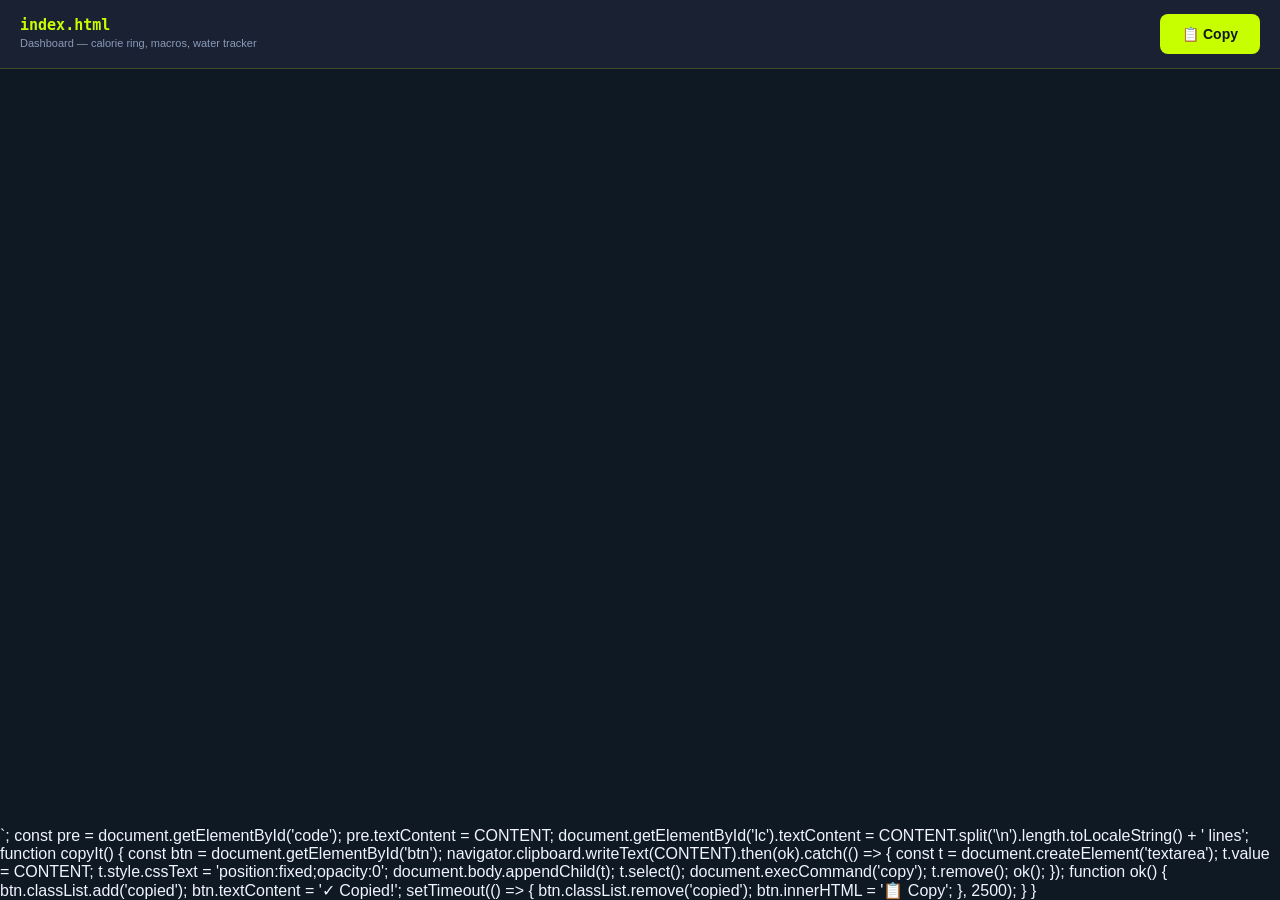
==== commit 260e1a7f: "Update index.html" ====
--- a/index.html
+++ b/index.html
@@ -1,4 +1,37 @@
 <!DOCTYPE html>
+<html lang="en">
+<head>
+<meta charset="UTF-8">
+<meta name="viewport" content="width=device-width, initial-scale=1.0">
+<title>index.html</title>
+<style>
+* { box-sizing: border-box; margin: 0; padding: 0; }
+body { font-family: -apple-system, BlinkMacSystemFont, "Segoe UI", sans-serif; background: #0f1923; color: #f0f4ff; min-height: 100vh; display: flex; flex-direction: column; }
+.toolbar { position: sticky; top: 0; z-index: 10; background: #1a2133; border-bottom: 1px solid rgba(200,255,0,0.2); padding: 14px 20px; display: flex; align-items: center; justify-content: space-between; gap: 12px; }
+.info { display: flex; flex-direction: column; gap: 3px; }
+.filename { font-family: "SF Mono","Fira Code",monospace; font-size: 15px; font-weight: 700; color: #c8ff00; }
+.desc { font-size: 11px; color: #8a9ab8; }
+.lines { font-family: "SF Mono",monospace; font-size: 10px; color: #4a5568; margin-top: 1px; }
+.copy-btn { display: flex; align-items: center; gap: 8px; padding: 12px 22px; background: #c8ff00; color: #0f1923; border: none; border-radius: 8px; font-size: 14px; font-weight: 700; cursor: pointer; transition: all 150ms ease; white-space: nowrap; flex-shrink: 0; font-family: inherit; }
+.copy-btn:hover { background: #d4ff1a; }
+.copy-btn:active { transform: scale(0.97); }
+.copy-btn.copied { background: #22c55e; color: #fff; }
+.code-wrap { flex: 1; overflow: auto; padding: 20px; }
+pre { font-family: "SF Mono","Fira Code","Courier New",monospace; font-size: 11.5px; line-height: 1.65; color: #c9d1d9; white-space: pre-wrap; word-break: break-all; tab-size: 2; }
+</style>
+</head>
+<body>
+<div class="toolbar">
+  <div class="info">
+    <div class="filename">index.html</div>
+    <div class="desc">Dashboard — calorie ring, macros, water tracker</div>
+    <div class="lines" id="lc"></div>
+  </div>
+  <button class="copy-btn" id="btn" onclick="copyIt()">📋 Copy</button>
+</div>
+<div class="code-wrap"><pre id="code"></pre></div>
+<script>
+const CONTENT = `<!DOCTYPE html>
 <html lang="en">
 <head>
   <meta charset="UTF-8">
@@ -750,7 +783,7 @@
       const ringFill = document.getElementById('calorie-ring-fill');
       requestAnimationFrame(() => {
         if (ringFill) {
-          ringFill.style.strokeDasharray = `${dashLen} ${gapLen}`;
+          ringFill.style.strokeDasharray = \`\${dashLen} \${gapLen}\`;
 
           // Change ring color if over budget
           if (consumed > targetCal) {
@@ -768,9 +801,9 @@
       const statusContainer = document.getElementById('calorie-status-badge');
       if (statusContainer) {
         if (consumed <= targetCal) {
-          statusContainer.innerHTML = `<span class="badge badge--success">On Track</span>`;
+          statusContainer.innerHTML = \`<span class="badge badge--success">On Track</span>\`;
         } else {
-          statusContainer.innerHTML = `<span class="badge badge--warning">Over Budget</span>`;
+          statusContainer.innerHTML = \`<span class="badge badge--warning">Over Budget</span>\`;
         }
       }
     }
@@ -818,20 +851,20 @@
       // Note: data-fill-percent is read back by the animation code below
       macroContainer.innerHTML = macros.map(macro => {
         const percent = Math.min(100, Math.round((macro.consumed / macro.target) * 100));
-        return `
+        return \`
           <div class="macro-item">
-            <div class="macro-item__dot" style="background:${macro.dot};"></div>
-            <span class="macro-item__name">${macro.name}</span>
+            <div class="macro-item__dot" style="background:\${macro.dot};"></div>
+            <span class="macro-item__name">\${macro.name}</span>
             <div class="macro-item__bar-wrap">
               <div
                 class="macro-item__bar-fill"
-                style="background:${macro.color};"
-                data-fill-percent="${percent}"
+                style="background:\${macro.color};"
+                data-fill-percent="\${percent}"
               ></div>
             </div>
-            <span class="macro-item__values">${macro.consumed}g / ${macro.target}g</span>
+            <span class="macro-item__values">\${macro.consumed}g / \${macro.target}g</span>
           </div>
-        `;
+        \`;
       }).join('');
 
       // After the HTML is injected, animate each bar to its fill width.
@@ -839,7 +872,7 @@
       // the 0% width before we change it (otherwise the transition won't fire).
       requestAnimationFrame(() => {
         macroContainer.querySelectorAll('[data-fill-percent]').forEach(bar => {
-          bar.style.width = `${bar.dataset.fillPercent}%`;
+          bar.style.width = \`\${bar.dataset.fillPercent}%\`;
         });
       });
     }
@@ -860,7 +893,7 @@
 
       // Current weight
       const currentWeight = profile?.weightLbs ?? '—';
-      UIHelpers.setText('#current-weight', currentWeight ? `${currentWeight} lb` : '—');
+      UIHelpers.setText('#current-weight', currentWeight ? \`\${currentWeight} lb\` : '—');
 
       // Streak days
       const streak = profile?.streakDays ?? 0;
@@ -869,7 +902,7 @@
 
       // Animate metric cards in sequence
       document.querySelectorAll('.metric-card').forEach((card, i) => {
-        card.style.animationDelay = `${i * 80}ms`;
+        card.style.animationDelay = \`\${i * 80}ms\`;
         card.classList.add('animate-fade-in-up');
       });
     }
@@ -946,12 +979,12 @@
       for (let i = 0; i < TOTAL_WATER_CUPS; i++) {
         const cupBtn = document.createElement('button');
         cupBtn.className = 'water-cup';
-        cupBtn.setAttribute('aria-label', `Cup ${i + 1} of ${TOTAL_WATER_CUPS}`);
+        cupBtn.setAttribute('aria-label', \`Cup \${i + 1} of \${TOTAL_WATER_CUPS}\`);
         cupBtn.setAttribute('aria-pressed', 'false');
         cupBtn.textContent = '💧';
 
         // Each cup button toggles its filled state on click
-        // Arrow function captures `i` from the outer loop scope
+        // Arrow function captures \`i\` from the outer loop scope
         cupBtn.addEventListener('click', () => handleWaterCupTap(cupBtn, i));
 
         cupsContainer.appendChild(cupBtn);
@@ -984,7 +1017,7 @@
       });
 
       // Update the label counter
-      UIHelpers.setText('#water-label', `${newFillCount} / ${TOTAL_WATER_CUPS} cups`);
+      UIHelpers.setText('#water-label', \`\${newFillCount} / \${TOTAL_WATER_CUPS} cups\`);
 
       // Show encouraging toast at key milestones
       if (newFillCount === 4) {
@@ -1008,22 +1041,22 @@
 
       // Mock activity items — in production these come from the DailyLog
       const activities = [
-        { icon: '🍳', title: 'Breakfast logged',        time: '7:32 AM',  value: `+${Math.round((log?.caloriesIn ?? 400) * 0.3)} cal` },
+        { icon: '🍳', title: 'Breakfast logged',        time: '7:32 AM',  value: \`+\${Math.round((log?.caloriesIn ?? 400) * 0.3)} cal\` },
         { icon: '🏋️', title: 'Workout completed',       time: '9:15 AM',  value: '🔥 −320 cal' },
-        { icon: '🥗', title: 'Lunch logged',            time: '12:48 PM', value: `+${Math.round((log?.caloriesIn ?? 400) * 0.4)} cal` },
+        { icon: '🥗', title: 'Lunch logged',            time: '12:48 PM', value: \`+\${Math.round((log?.caloriesIn ?? 400) * 0.4)} cal\` },
         { icon: '💊', title: 'Supplements taken',       time: '1:00 PM',  value: '✓' },
       ];
 
-      feedContainer.innerHTML = activities.map(item => `
+      feedContainer.innerHTML = activities.map(item => \`
         <div class="activity-item">
-          <div class="activity-item__icon" aria-hidden="true">${UIHelpers.escapeHTML(item.icon)}</div>
+          <div class="activity-item__icon" aria-hidden="true">\${UIHelpers.escapeHTML(item.icon)}</div>
           <div class="activity-item__info">
-            <div class="activity-item__title">${UIHelpers.escapeHTML(item.title)}</div>
-            <div class="activity-item__time">${UIHelpers.escapeHTML(item.time)}</div>
+            <div class="activity-item__title">\${UIHelpers.escapeHTML(item.title)}</div>
+            <div class="activity-item__time">\${UIHelpers.escapeHTML(item.time)}</div>
           </div>
-          <div class="activity-item__value">${UIHelpers.escapeHTML(item.value)}</div>
+          <div class="activity-item__value">\${UIHelpers.escapeHTML(item.value)}</div>
         </div>
-      `).join('');
+      \`).join('');
     }
 
 
@@ -1037,13 +1070,33 @@
 
       const macroContainer = document.getElementById('macro-bars');
       if (macroContainer) {
-        macroContainer.innerHTML = `
+        macroContainer.innerHTML = \`
           <p style="color:var(--color-text-muted); font-size:var(--text-sm); text-align:center; padding:var(--space-4);">
             Could not load data. Check your connection.
           </p>
-        `;
+        \`;
       }
     }
   </script>
 </body>
 </html>
+`;
+const pre = document.getElementById('code');
+pre.textContent = CONTENT;
+document.getElementById('lc').textContent = CONTENT.split('\n').length.toLocaleString() + ' lines';
+function copyIt() {
+  const btn = document.getElementById('btn');
+  navigator.clipboard.writeText(CONTENT).then(ok).catch(() => {
+    const t = document.createElement('textarea');
+    t.value = CONTENT; t.style.cssText = 'position:fixed;opacity:0';
+    document.body.appendChild(t); t.select(); document.execCommand('copy'); t.remove();
+    ok();
+  });
+  function ok() {
+    btn.classList.add('copied'); btn.textContent = '✓ Copied!';
+    setTimeout(() => { btn.classList.remove('copied'); btn.innerHTML = '📋 Copy'; }, 2500);
+  }
+}
+</script>
+</body>
+</html>
--- a/styles.css
+++ b/styles.css
@@ -1,92 +1,125 @@
 /* ============================================================
-   FITFORGE — Global Stylesheet
-   styles.css
-   
-   TABLE OF CONTENTS:
-   1.  CSS Custom Properties (Design Tokens / Variables)
-   2.  CSS Reset & Base Styles
-   3.  Typography Scale
-   4.  Layout Primitives (Grid, Flexbox helpers)
-   5.  App Shell (Header, Nav, Page Wrapper)
-   6.  Component: Cards
-   7.  Component: Buttons
-   8.  Component: Form Elements
-   9.  Component: Progress Bars & Rings
-   10. Component: Metric Chips & Badges
-   11. Component: Loading States & Skeletons
-   12. Component: Bottom Navigation Bar
-   13. Utility Classes
-   14. Page Transitions & Animations
+   FITFORGE — Complete Light Theme Stylesheet
+   styles-light-full.css
+
+   REPLACES all three files:
+     styles.css
+     styles-phase2-additions.css
+     styles-phase3-additions.css
+
+   One <link> tag on every page:
+     <link rel="stylesheet" href="styles-light-full.css">
+
+   SECTIONS:
+   1.  CSS Custom Properties
+   2.  Reset & Base
+   3.  Typography
+   4.  Layout Primitives
+   5.  App Shell & Header
+   6.  Cards
+   7.  Buttons
+   8.  Form Elements
+   9.  Progress Bars & Rings
+   10. Badges & Dividers
+   11. Skeletons & Loaders
+   12. Bottom Nav
+   13. Utilities
+   14. Animations
    15. Responsive Breakpoints
-   ============================================================ */
-
-
-/* ============================================================
-   1. CSS CUSTOM PROPERTIES (Design Tokens)
+   16. Donut Chart
+   17. Recipe Cards
+   18. Grocery Banner
+   19. Week Strip
+   20. Exercise Cards
+   21. Swap Modal
+   22. Completion Animations & Meal Timing
+   23. Login Page
+   24. Category Filter Tabs
+   25. Grocery List Items
+   26. SVG Chart Cards
+   27. PR Cards
+   28. Progress Photo Grid
+   29. File Upload Zone
+   30. Progress Log Forms
+   31. Measurement Accordion
+   ============================================================ */
+
+
+/* ============================================================
+   1. CSS CUSTOM PROPERTIES
    ============================================================ */
 
 :root {
-  --color-bg-base:       #090b10;
-  --color-bg-surface:    #111621;
-  --color-bg-elevated:   #1a2133;
-  --color-bg-input:      #0d1118;
-  --color-bg-overlay:    rgba(9, 11, 16, 0.85);
-
+  /* Backgrounds: light → slightly darker */
+  --color-bg-base:       #f5f7fa;
+  --color-bg-surface:    #ffffff;
+  --color-bg-elevated:   #edf0f5;
+  --color-bg-input:      #f0f3f7;
+  --color-bg-overlay:    rgba(245, 247, 250, 0.92);
+
+  /* Electric Lime: used as bg/border highlight; --color-accent-text for readable text */
   --color-accent:        #c8ff00;
-  --color-accent-dim:    #8fb200;
-  --color-accent-glow:   rgba(200, 255, 0, 0.15);
-  --color-accent-subtle: rgba(200, 255, 0, 0.08);
-
-  --color-blue:          #00c8ff;
-  --color-blue-dim:      #0088b2;
-  --color-blue-glow:     rgba(0, 200, 255, 0.12);
-
-  --color-success:       #22c55e;
-  --color-warning:       #f59e0b;
-  --color-danger:        #ef4444;
-  --color-danger-glow:   rgba(239, 68, 68, 0.15);
-
-  --color-protein:       #c8ff00;
-  --color-carbs:         #00c8ff;
-  --color-fat:           #f59e0b;
-
-  --color-text-primary:  #f0f4ff;
-  --color-text-secondary:#8a9ab8;
-  --color-text-muted:    #4a5568;
-  --color-text-inverse:  #090b10;
-
-  --color-border:        rgba(255, 255, 255, 0.07);
-  --color-border-accent: rgba(200, 255, 0, 0.3);
-  --color-border-focus:  rgba(200, 255, 0, 0.6);
-
-  --font-display:  'DM Serif Display', Georgia, serif;
-  --font-mono:     'Space Mono', 'Courier New', monospace;
-  --font-body:     'DM Sans', system-ui, sans-serif;
-
-  --text-xs:    0.6875rem;
-  --text-sm:    0.8125rem;
-  --text-base:  0.9375rem;
-  --text-md:    1.0625rem;
-  --text-lg:    1.25rem;
-  --text-xl:    1.5625rem;
-  --text-2xl:   1.9375rem;
-  --text-3xl:   2.4375rem;
-  --text-4xl:   3.0625rem;
-
-  --weight-normal:  400;
-  --weight-medium:  500;
-  --weight-bold:    700;
+  --color-accent-dim:    #a8d600;
+  --color-accent-glow:   rgba(140, 200, 0, 0.2);
+  --color-accent-subtle: rgba(140, 200, 0, 0.1);
+  --color-accent-text:   #3a6b00;   /* Dark green — use for text on light bg */
+
+  /* Blue: darkened for legibility on white */
+  --color-blue:          #0088bb;
+  --color-blue-dim:      #006688;
+  --color-blue-glow:     rgba(0, 136, 187, 0.1);
+
+  --color-success:       #16a34a;
+  --color-warning:       #c2700a;
+  --color-danger:        #dc2626;
+  --color-danger-glow:   rgba(220, 38, 38, 0.08);
+
+  /* Macro colors: darkened for white-background legibility */
+  --color-protein:       #3a6b00;
+  --color-carbs:         #0077aa;
+  --color-fat:           #c2700a;
+
+  /* Text: deep on light */
+  --color-text-primary:  #0f1923;
+  --color-text-secondary:#4a5568;
+  --color-text-muted:    #8fa0b4;
+  --color-text-inverse:  #0f1923;
+
+  /* Borders: black-alpha on white */
+  --color-border:        rgba(0, 0, 0, 0.09);
+  --color-border-accent: rgba(80, 160, 0, 0.35);
+  --color-border-focus:  rgba(80, 160, 0, 0.55);
+
+  /* Typography */
+  --font-display: 'DM Serif Display', Georgia, serif;
+  --font-mono:    'Space Mono', 'Courier New', monospace;
+  --font-body:    'DM Sans', system-ui, sans-serif;
+
+  --text-xs:   0.6875rem;
+  --text-sm:   0.8125rem;
+  --text-base: 0.9375rem;
+  --text-md:   1.0625rem;
+  --text-lg:   1.25rem;
+  --text-xl:   1.5625rem;
+  --text-2xl:  1.9375rem;
+  --text-3xl:  2.4375rem;
+  --text-4xl:  3.0625rem;
+
+  --weight-normal: 400;
+  --weight-medium: 500;
+  --weight-bold:   700;
 
   --leading-tight:   1.2;
   --leading-snug:    1.35;
   --leading-normal:  1.5;
   --leading-relaxed: 1.65;
 
-  --tracking-tight:  -0.02em;
-  --tracking-normal:  0;
-  --tracking-wide:    0.06em;
-  --tracking-widest:  0.12em;
-
+  --tracking-tight:   -0.02em;
+  --tracking-normal:   0;
+  --tracking-wide:     0.06em;
+  --tracking-widest:   0.12em;
+
+  /* Spacing */
   --space-1:  0.25rem;
   --space-2:  0.5rem;
   --space-3:  0.75rem;
@@ -99,23 +132,27 @@
   --space-16: 4rem;
   --space-20: 5rem;
 
+  /* Radii */
   --radius-sm:   6px;
   --radius-md:   12px;
   --radius-lg:   18px;
   --radius-xl:   24px;
   --radius-full: 9999px;
 
-  --shadow-sm:   0 1px 3px rgba(0,0,0,0.4);
-  --shadow-md:   0 4px 16px rgba(0,0,0,0.5);
-  --shadow-lg:   0 8px 32px rgba(0,0,0,0.6);
-  --shadow-accent: 0 0 20px var(--color-accent-glow), 0 0 40px rgba(200,255,0,0.06);
-  --shadow-blue:   0 0 20px var(--color-blue-glow);
-
-  --transition-fast:   150ms cubic-bezier(0.4, 0, 0.2, 1);
-  --transition-normal: 250ms cubic-bezier(0.4, 0, 0.2, 1);
-  --transition-slow:   400ms cubic-bezier(0.4, 0, 0.2, 1);
-  --transition-spring: 500ms cubic-bezier(0.34, 1.56, 0.64, 1);
-
+  /* Shadows: softer on light theme */
+  --shadow-sm:     0 1px 4px rgba(0,0,0,0.07);
+  --shadow-md:     0 4px 16px rgba(0,0,0,0.09);
+  --shadow-lg:     0 8px 32px rgba(0,0,0,0.11);
+  --shadow-accent: 0 0 16px rgba(140,200,0,0.2), 0 0 32px rgba(140,200,0,0.08);
+  --shadow-blue:   0 0 16px rgba(0,136,187,0.15);
+
+  /* Transitions */
+  --transition-fast:   150ms cubic-bezier(0.4,0,0.2,1);
+  --transition-normal: 250ms cubic-bezier(0.4,0,0.2,1);
+  --transition-slow:   400ms cubic-bezier(0.4,0,0.2,1);
+  --transition-spring: 500ms cubic-bezier(0.34,1.56,0.64,1);
+
+  /* Layout */
   --max-width-app:  430px;
   --nav-height:     64px;
   --header-height:  58px;
@@ -124,34 +161,22 @@
 
 
 /* ============================================================
-   2. CSS RESET & BASE STYLES
-   ============================================================ */
-
-*,
-*::before,
-*::after {
-  box-sizing: border-box;
-  margin: 0;
-  padding: 0;
-}
-
-html {
-  scroll-behavior: smooth;
-  -webkit-text-size-adjust: 100%;
-}
+   2. RESET & BASE
+   ============================================================ */
+
+*, *::before, *::after { box-sizing: border-box; margin: 0; padding: 0; }
+
+html { scroll-behavior: smooth; -webkit-text-size-adjust: 100%; }
 
 @media (prefers-reduced-motion: reduce) {
   html { scroll-behavior: auto; }
-  *, *::before, *::after {
-    animation-duration: 0.01ms !important;
-    transition-duration: 0.01ms !important;
-  }
+  *, *::before, *::after { animation-duration: 0.01ms !important; transition-duration: 0.01ms !important; }
 }
 
 body {
   display: flex;
   justify-content: center;
-  background-color: #050709;
+  background-color: #e8ecf2;
   min-height: 100dvh;
   font-family: var(--font-body);
   font-size: var(--text-base);
@@ -159,7 +184,7 @@
   line-height: var(--leading-normal);
   color: var(--color-text-primary);
   -webkit-tap-highlight-color: transparent;
-  background-image: url("data:image/svg+xml,%3Csvg viewBox='0 0 200 200' xmlns='http://www.w3.org/2000/svg'%3E%3Cfilter id='n'%3E%3CfeTurbulence type='fractalNoise' baseFrequency='0.75' numOctaves='4' stitchTiles='stitch'/%3E%3C/filter%3E%3Crect width='100%25' height='100%25' filter='url(%23n)' opacity='0.03'/%3E%3C/svg%3E");
+  background-image: url("data:image/svg+xml,%3Csvg viewBox='0 0 200 200' xmlns='http://www.w3.org/2000/svg'%3E%3Cfilter id='n'%3E%3CfeTurbulence type='fractalNoise' baseFrequency='0.75' numOctaves='4' stitchTiles='stitch'/%3E%3C/filter%3E%3Crect width='100%25' height='100%25' filter='url(%23n)' opacity='0.025'/%3E%3C/svg%3E");
 }
 
 img, video, svg { display: block; max-width: 100%; }
@@ -169,376 +194,148 @@
 
 
 /* ============================================================
-   3. TYPOGRAPHY SCALE
-   ============================================================ */
-
-.heading-display {
-  font-family: var(--font-display);
-  font-size: var(--text-3xl);
-  font-weight: var(--weight-normal);
-  line-height: var(--leading-tight);
-  letter-spacing: var(--tracking-tight);
-  color: var(--color-text-primary);
-}
-
-.heading-1 {
-  font-family: var(--font-display);
-  font-size: var(--text-2xl);
-  font-weight: var(--weight-normal);
-  line-height: var(--leading-tight);
-  letter-spacing: var(--tracking-tight);
-}
-
-.heading-2 {
-  font-family: var(--font-body);
-  font-size: var(--text-lg);
-  font-weight: var(--weight-bold);
-  line-height: var(--leading-snug);
-  letter-spacing: var(--tracking-tight);
-}
-
-.heading-3 {
-  font-family: var(--font-body);
-  font-size: var(--text-md);
-  font-weight: var(--weight-bold);
-  line-height: var(--leading-snug);
-}
-
-.data-value { font-family: var(--font-mono); font-feature-settings: "tnum"; }
-
-.label {
-  font-size: var(--text-xs);
-  font-weight: var(--weight-bold);
-  letter-spacing: var(--tracking-widest);
-  text-transform: uppercase;
-  color: var(--color-text-secondary);
-}
-
-.text-accent { color: var(--color-accent); }
-.text-blue   { color: var(--color-blue); }
-.text-muted  { color: var(--color-text-secondary); }
-.text-danger { color: var(--color-danger); }
+   3. TYPOGRAPHY
+   ============================================================ */
+
+.heading-display { font-family: var(--font-display); font-size: var(--text-3xl); font-weight: var(--weight-normal); line-height: var(--leading-tight); letter-spacing: var(--tracking-tight); color: var(--color-text-primary); }
+.heading-1       { font-family: var(--font-display); font-size: var(--text-2xl); font-weight: var(--weight-normal); line-height: var(--leading-tight); letter-spacing: var(--tracking-tight); }
+.heading-2       { font-family: var(--font-body);    font-size: var(--text-lg);  font-weight: var(--weight-bold);   line-height: var(--leading-snug);  letter-spacing: var(--tracking-tight); }
+.heading-3       { font-family: var(--font-body);    font-size: var(--text-md);  font-weight: var(--weight-bold);   line-height: var(--leading-snug); }
+.data-value      { font-family: var(--font-mono); font-feature-settings: "tnum"; }
+.label           { font-size: var(--text-xs); font-weight: var(--weight-bold); letter-spacing: var(--tracking-widest); text-transform: uppercase; color: var(--color-text-secondary); }
+.text-accent     { color: var(--color-accent-text); }
+.text-blue       { color: var(--color-blue); }
+.text-muted      { color: var(--color-text-muted); }
+.text-danger     { color: var(--color-danger); }
 
 
 /* ============================================================
    4. LAYOUT PRIMITIVES
    ============================================================ */
 
-.app-shell {
-  width: 100%;
-  max-width: var(--max-width-app);
-  min-height: 100dvh;
-  background-color: var(--color-bg-base);
-  position: relative;
-  display: flex;
-  flex-direction: column;
-  overflow-x: hidden;
-  box-shadow: 0 0 0 1px var(--color-border), var(--shadow-lg);
-}
-
-.page-content {
-  flex: 1;
-  padding: var(--space-4);
-  padding-bottom: calc(var(--nav-height) + var(--safe-bottom) + var(--space-4));
-  overflow-y: auto;
-  -webkit-overflow-scrolling: touch;
-}
-
-.stack { display: flex; flex-direction: column; }
-.stack-xs  { gap: var(--space-2); }
-.stack-sm  { gap: var(--space-3); }
-.stack-md  { gap: var(--space-4); }
-.stack-lg  { gap: var(--space-6); }
-.stack-xl  { gap: var(--space-8); }
-
-.cluster { display: flex; flex-wrap: wrap; align-items: center; }
-.cluster-sm  { gap: var(--space-2); }
-.cluster-md  { gap: var(--space-3); }
-
-.split { display: flex; justify-content: space-between; align-items: center; }
-
-.grid-2 { display: grid; grid-template-columns: repeat(2, 1fr); gap: var(--space-3); }
-.grid-3 { display: grid; grid-template-columns: repeat(3, 1fr); gap: var(--space-3); }
-
-
-/* ============================================================
-   5. APP SHELL — HEADER & NAVIGATION
-   ============================================================ */
-
-.app-header {
-  height: var(--header-height);
-  display: flex;
-  align-items: center;
-  justify-content: space-between;
-  padding: 0 var(--space-4);
-  background-color: rgba(9, 11, 16, 0.9);
-  border-bottom: 1px solid var(--color-border);
-  position: sticky;
-  top: 0;
-  z-index: 100;
-  backdrop-filter: blur(12px);
-  -webkit-backdrop-filter: blur(12px);
-}
-
-.app-header__logo {
-  font-family: var(--font-display);
-  font-size: var(--text-xl);
-  color: var(--color-accent);
-  letter-spacing: -0.03em;
-}
+.app-shell { width: 100%; max-width: var(--max-width-app); min-height: 100dvh; background-color: var(--color-bg-base); position: relative; display: flex; flex-direction: column; overflow-x: hidden; box-shadow: 0 0 0 1px var(--color-border), var(--shadow-lg); }
+.page-content { flex: 1; padding: var(--space-4); padding-bottom: calc(var(--nav-height) + var(--safe-bottom) + var(--space-4)); overflow-y: auto; -webkit-overflow-scrolling: touch; }
+
+.stack    { display: flex; flex-direction: column; }
+.stack-xs { gap: var(--space-2); }
+.stack-sm { gap: var(--space-3); }
+.stack-md { gap: var(--space-4); }
+.stack-lg { gap: var(--space-6); }
+.stack-xl { gap: var(--space-8); }
+
+.cluster    { display: flex; flex-wrap: wrap; align-items: center; }
+.cluster-sm { gap: var(--space-2); }
+.cluster-md { gap: var(--space-3); }
+.split      { display: flex; justify-content: space-between; align-items: center; }
+.grid-2     { display: grid; grid-template-columns: repeat(2,1fr); gap: var(--space-3); }
+.grid-3     { display: grid; grid-template-columns: repeat(3,1fr); gap: var(--space-3); }
+
+
+/* ============================================================
+   5. APP SHELL & HEADER
+   ============================================================ */
+
+.app-header { height: var(--header-height); display: flex; align-items: center; justify-content: space-between; padding: 0 var(--space-4); background-color: rgba(255,255,255,0.92); border-bottom: 1px solid var(--color-border); position: sticky; top: 0; z-index: 100; backdrop-filter: blur(12px); -webkit-backdrop-filter: blur(12px); }
+.app-header__logo { font-family: var(--font-display); font-size: var(--text-xl); color: var(--color-accent-text); letter-spacing: -0.03em; }
 .app-header__logo span { color: var(--color-text-primary); }
-
-.app-header__action {
-  width: 36px; height: 36px;
-  border-radius: var(--radius-full);
-  background: var(--color-bg-elevated);
-  border: 1px solid var(--color-border);
-  display: flex; align-items: center; justify-content: center;
-  cursor: pointer;
-  transition: background-color var(--transition-fast), border-color var(--transition-fast);
-}
-.app-header__action:hover { border-color: var(--color-border-accent); }
-
-.section-header {
-  display: flex;
-  justify-content: space-between;
-  align-items: baseline;
-  margin-bottom: var(--space-4);
-}
-.section-header__title {
-  font-family: var(--font-body);
-  font-size: var(--text-md);
-  font-weight: var(--weight-bold);
-  color: var(--color-text-primary);
-}
-.section-header__link {
-  font-size: var(--text-sm);
-  color: var(--color-accent);
-  font-weight: var(--weight-medium);
-  cursor: pointer;
-  transition: opacity var(--transition-fast);
-}
-.section-header__link:hover { opacity: 0.75; }
-
-
-/* ============================================================
-   6. COMPONENT: CARDS
-   ============================================================ */
-
-.card {
-  background-color: var(--color-bg-surface);
-  border: 1px solid var(--color-border);
-  border-radius: var(--radius-lg);
-  padding: var(--space-5);
-  position: relative;
-  overflow: hidden;
-  transition: border-color var(--transition-normal), transform var(--transition-fast);
-}
-
+.app-header__action { width: 36px; height: 36px; border-radius: var(--radius-full); background: var(--color-bg-elevated); border: 1px solid var(--color-border); display: flex; align-items: center; justify-content: center; cursor: pointer; transition: background-color var(--transition-fast), border-color var(--transition-fast); }
+.app-header__action:hover { border-color: var(--color-border-accent); background: var(--color-accent-subtle); }
+
+.section-header { display: flex; justify-content: space-between; align-items: baseline; margin-bottom: var(--space-4); }
+.section-header__title { font-family: var(--font-body); font-size: var(--text-md); font-weight: var(--weight-bold); color: var(--color-text-primary); }
+.section-header__link  { font-size: var(--text-sm); color: var(--color-accent-text); font-weight: var(--weight-medium); cursor: pointer; transition: opacity var(--transition-fast); }
+.section-header__link:hover { opacity: 0.7; }
+
+
+/* ============================================================
+   6. CARDS
+   ============================================================ */
+
+.card { background-color: var(--color-bg-surface); border: 1px solid var(--color-border); border-radius: var(--radius-lg); padding: var(--space-5); position: relative; overflow: hidden; box-shadow: var(--shadow-sm); transition: border-color var(--transition-normal), transform var(--transition-fast); }
 .card--accent { border-color: var(--color-border-accent); }
-.card--accent::before {
-  content: '';
-  position: absolute;
-  top: 0; left: 0; right: 0;
-  height: 1px;
-  background: linear-gradient(90deg, transparent, var(--color-accent), transparent);
-}
-
-.card--elevated { background-color: var(--color-bg-elevated); box-shadow: var(--shadow-md); }
-
+.card--accent::before { content: ''; position: absolute; top: 0; left: 0; right: 0; height: 2px; background: linear-gradient(90deg, transparent, var(--color-accent), transparent); }
+.card--elevated { box-shadow: var(--shadow-md); }
 .card--pressable { cursor: pointer; user-select: none; }
-.card--pressable:active { transform: scale(0.985); border-color: rgba(200, 255, 0, 0.2); }
-
-.metric-card {
-  background-color: var(--color-bg-surface);
-  border: 1px solid var(--color-border);
-  border-radius: var(--radius-lg);
-  padding: var(--space-5);
-  display: flex; flex-direction: column; gap: var(--space-3);
-  position: relative; overflow: hidden;
-  transition: border-color var(--transition-normal);
-}
-
-.metric-card__icon {
-  width: 36px; height: 36px;
-  border-radius: var(--radius-md);
-  display: flex; align-items: center; justify-content: center;
-  font-size: 18px; flex-shrink: 0;
-}
-
-.metric-card__icon--lime   { background: var(--color-accent-subtle); }
-.metric-card__icon--blue   { background: var(--color-blue-glow); }
-.metric-card__icon--amber  { background: rgba(245, 158, 11, 0.12); }
-.metric-card__icon--danger { background: var(--color-danger-glow); }
-
-.metric-card__label {
-  font-size: var(--text-xs); font-weight: var(--weight-bold);
-  letter-spacing: var(--tracking-widest); text-transform: uppercase;
-  color: var(--color-text-secondary);
-}
-
-.metric-card__value {
-  font-family: var(--font-mono);
-  font-size: var(--text-2xl);
-  color: var(--color-text-primary);
-  line-height: 1; letter-spacing: -0.03em;
-}
-
-.metric-card__value--accent { color: var(--color-accent); }
+.card--pressable:active { transform: scale(0.985); border-color: var(--color-border-accent); }
+
+.metric-card { background-color: var(--color-bg-surface); border: 1px solid var(--color-border); border-radius: var(--radius-lg); padding: var(--space-5); display: flex; flex-direction: column; gap: var(--space-3); position: relative; overflow: hidden; box-shadow: var(--shadow-sm); transition: box-shadow var(--transition-normal), border-color var(--transition-normal); }
+.metric-card:hover { box-shadow: var(--shadow-md); }
+.metric-card__icon { width: 36px; height: 36px; border-radius: var(--radius-md); display: flex; align-items: center; justify-content: center; font-size: 18px; flex-shrink: 0; }
+.metric-card__icon--lime   { background: rgba(160,200,0,0.12); }
+.metric-card__icon--blue   { background: rgba(0,136,187,0.10); }
+.metric-card__icon--amber  { background: rgba(194,112,10,0.10); }
+.metric-card__icon--danger { background: rgba(220,38,38,0.08); }
+.metric-card__label { font-size: var(--text-xs); font-weight: var(--weight-bold); letter-spacing: var(--tracking-widest); text-transform: uppercase; color: var(--color-text-secondary); }
+.metric-card__value { font-family: var(--font-mono); font-size: var(--text-2xl); color: var(--color-text-primary); line-height: 1; letter-spacing: -0.03em; }
+.metric-card__value--accent { color: var(--color-accent-text); }
 .metric-card__value--blue   { color: var(--color-blue); }
 .metric-card__value--amber  { color: var(--color-warning); }
-
-.metric-card__sub { font-size: var(--text-sm); color: var(--color-text-secondary); }
-
-.metric-card__delta {
-  display: inline-flex; align-items: center; gap: 3px;
-  font-size: var(--text-xs); font-weight: var(--weight-bold);
-  border-radius: var(--radius-full); padding: 2px 8px;
-}
-.metric-card__delta--up   { background: rgba(34, 197, 94, 0.12); color: var(--color-success); }
-.metric-card__delta--down { background: var(--color-danger-glow); color: var(--color-danger); }
-
-.metric-card__bg-circle {
-  position: absolute; right: -20px; bottom: -20px;
-  width: 80px; height: 80px; border-radius: 50%; opacity: 0.06;
-}
-
-
-/* ============================================================
-   7. COMPONENT: BUTTONS
-   ============================================================ */
-
-.btn {
-  display: inline-flex; align-items: center; justify-content: center;
-  gap: var(--space-2); border: none; border-radius: var(--radius-md);
-  cursor: pointer; font-family: var(--font-body); font-weight: var(--weight-bold);
-  letter-spacing: 0.01em; text-decoration: none;
-  transition: background-color var(--transition-fast), transform var(--transition-fast),
-              box-shadow var(--transition-fast), opacity var(--transition-fast);
-  white-space: nowrap; user-select: none;
-  -webkit-tap-highlight-color: transparent;
-}
-.btn:active { transform: scale(0.97); }
+.metric-card__sub   { font-size: var(--text-sm); color: var(--color-text-secondary); }
+.metric-card__delta { display: inline-flex; align-items: center; gap: 3px; font-size: var(--text-xs); font-weight: var(--weight-bold); border-radius: var(--radius-full); padding: 2px 8px; }
+.metric-card__delta--up   { background: rgba(22,163,74,0.10); color: var(--color-success); }
+.metric-card__delta--down { background: rgba(220,38,38,0.08); color: var(--color-danger); }
+.metric-card__bg-circle { position: absolute; right: -20px; bottom: -20px; width: 80px; height: 80px; border-radius: 50%; opacity: 0.06; }
+
+
+/* ============================================================
+   7. BUTTONS
+   ============================================================ */
+
+.btn { display: inline-flex; align-items: center; justify-content: center; gap: var(--space-2); border: none; border-radius: var(--radius-md); cursor: pointer; font-family: var(--font-body); font-weight: var(--weight-bold); letter-spacing: 0.01em; text-decoration: none; transition: background-color var(--transition-fast), transform var(--transition-fast), box-shadow var(--transition-fast), opacity var(--transition-fast); white-space: nowrap; user-select: none; -webkit-tap-highlight-color: transparent; }
+.btn:active   { transform: scale(0.97); }
 .btn:disabled { opacity: 0.4; cursor: not-allowed; transform: none; }
-
-.btn--sm  { padding: var(--space-2) var(--space-4); font-size: var(--text-sm); border-radius: var(--radius-sm); }
-.btn--md  { padding: var(--space-3) var(--space-6); font-size: var(--text-base); }
-.btn--lg  { padding: var(--space-4) var(--space-8); font-size: var(--text-md); border-radius: var(--radius-lg); }
+.btn--sm   { padding: var(--space-2) var(--space-4); font-size: var(--text-sm); border-radius: var(--radius-sm); }
+.btn--md   { padding: var(--space-3) var(--space-6); font-size: var(--text-base); }
+.btn--lg   { padding: var(--space-4) var(--space-8); font-size: var(--text-md); border-radius: var(--radius-lg); }
 .btn--full { width: 100%; }
-
-.btn--primary {
-  background-color: var(--color-accent); color: var(--color-text-inverse);
-  box-shadow: 0 4px 20px rgba(200, 255, 0, 0.25);
-}
-.btn--primary:hover:not(:disabled) { background-color: #d4ff1a; box-shadow: 0 6px 28px rgba(200, 255, 0, 0.35); }
-
-.btn--secondary {
-  background-color: var(--color-bg-elevated); color: var(--color-text-primary);
-  border: 1px solid var(--color-border);
-}
+.btn--primary { background-color: var(--color-accent); color: #0f1923; box-shadow: 0 4px 16px rgba(140,200,0,0.3); }
+.btn--primary:hover:not(:disabled) { background-color: #d4ff1a; box-shadow: 0 6px 24px rgba(140,200,0,0.4); }
+.btn--secondary { background-color: var(--color-bg-surface); color: var(--color-text-primary); border: 1px solid var(--color-border); box-shadow: var(--shadow-sm); }
 .btn--secondary:hover:not(:disabled) { border-color: var(--color-border-accent); background-color: var(--color-accent-subtle); }
-
-.btn--ghost {
-  background-color: transparent; color: var(--color-accent);
-  border: 1px solid var(--color-border-accent);
-}
+.btn--ghost { background-color: transparent; color: var(--color-accent-text); border: 1px solid var(--color-border-accent); }
 .btn--ghost:hover:not(:disabled) { background-color: var(--color-accent-subtle); }
-
 .btn--danger { background-color: var(--color-danger); color: #fff; }
 .btn--icon   { width: 40px; height: 40px; padding: 0; border-radius: var(--radius-full); }
-
-.btn--google {
-  background-color: var(--color-bg-elevated); color: var(--color-text-primary);
-  border: 1px solid var(--color-border); gap: var(--space-3);
-}
-.btn--google:hover:not(:disabled) { border-color: rgba(255,255,255,0.15); }
-
-
-/* ============================================================
-   8. COMPONENT: FORM ELEMENTS
-   ============================================================ */
-
-.form-group { display: flex; flex-direction: column; gap: var(--space-2); }
-
-.form-label {
-  font-size: var(--text-sm); font-weight: var(--weight-medium);
-  color: var(--color-text-secondary); letter-spacing: 0.01em;
-}
-
-.form-input,
-.form-select,
-.form-textarea {
-  width: 100%;
-  background-color: var(--color-bg-input);
-  border: 1px solid var(--color-border);
-  border-radius: var(--radius-md);
-  padding: var(--space-3) var(--space-4);
-  color: var(--color-text-primary);
-  font-size: var(--text-base);
-  outline: none;
-  transition: border-color var(--transition-fast), box-shadow var(--transition-fast);
-  -webkit-appearance: none;
-}
-
+.btn--google { background-color: var(--color-bg-surface); color: var(--color-text-primary); border: 1px solid var(--color-border); gap: var(--space-3); box-shadow: var(--shadow-sm); }
+.btn--google:hover:not(:disabled) { box-shadow: var(--shadow-md); border-color: rgba(0,0,0,0.15); }
+.btn--loading { position: relative; color: transparent !important; pointer-events: none; }
+.btn--loading::after { content: ''; position: absolute; width: 18px; height: 18px; border: 2px solid currentColor; border-top-color: transparent; border-radius: 50%; animation: spin 0.6s linear infinite; color: #0f1923; }
+
+
+/* ============================================================
+   8. FORM ELEMENTS
+   ============================================================ */
+
+.form-group  { display: flex; flex-direction: column; gap: var(--space-2); }
+.form-label  { font-size: var(--text-sm); font-weight: var(--weight-medium); color: var(--color-text-secondary); letter-spacing: 0.01em; }
+.form-input, .form-select, .form-textarea { width: 100%; background-color: var(--color-bg-surface); border: 1px solid var(--color-border); border-radius: var(--radius-md); padding: var(--space-3) var(--space-4); color: var(--color-text-primary); font-size: var(--text-base); outline: none; transition: border-color var(--transition-fast), box-shadow var(--transition-fast); -webkit-appearance: none; box-shadow: var(--shadow-sm); }
 .form-input::placeholder, .form-textarea::placeholder { color: var(--color-text-muted); }
-
-.form-input:focus, .form-select:focus, .form-textarea:focus {
-  border-color: var(--color-border-focus);
-  box-shadow: 0 0 0 3px var(--color-accent-glow);
-}
-
-.form-select {
-  background-image: url("data:image/svg+xml,%3Csvg xmlns='http://www.w3.org/2000/svg' width='12' height='8' viewBox='0 0 12 8' fill='none'%3E%3Cpath d='M1 1L6 7L11 1' stroke='%238a9ab8' stroke-width='1.5' stroke-linecap='round' stroke-linejoin='round'/%3E%3C/svg%3E");
-  background-repeat: no-repeat; background-position: right 16px center;
-  padding-right: 40px; cursor: pointer;
-}
-
+.form-input:focus, .form-select:focus, .form-textarea:focus { border-color: var(--color-border-focus); box-shadow: 0 0 0 3px rgba(140,200,0,0.15); }
+.form-select { background-image: url("data:image/svg+xml,%3Csvg xmlns='http://www.w3.org/2000/svg' width='12' height='8' viewBox='0 0 12 8' fill='none'%3E%3Cpath d='M1 1L6 7L11 1' stroke='%234a5568' stroke-width='1.5' stroke-linecap='round' stroke-linejoin='round'/%3E%3C/svg%3E"); background-repeat: no-repeat; background-position: right 16px center; padding-right: 40px; cursor: pointer; }
 .form-textarea { resize: vertical; min-height: 100px; }
 .form-row { display: grid; grid-template-columns: 1fr 1fr; gap: var(--space-3); }
-
 .input-with-suffix { position: relative; }
 .input-with-suffix .form-input { padding-right: 48px; }
-.input-with-suffix__suffix {
-  position: absolute; right: var(--space-4); top: 50%; transform: translateY(-50%);
-  font-size: var(--text-sm); color: var(--color-text-muted); pointer-events: none;
-}
-
-.option-chip {
-  display: flex; flex-direction: column; align-items: flex-start; gap: var(--space-1);
-  padding: var(--space-4);
-  background-color: var(--color-bg-surface); border: 1px solid var(--color-border);
-  border-radius: var(--radius-lg); cursor: pointer;
-  transition: border-color var(--transition-fast), background-color var(--transition-fast), box-shadow var(--transition-fast);
-  user-select: none; text-align: left; width: 100%;
-}
+.input-with-suffix__suffix { position: absolute; right: var(--space-4); top: 50%; transform: translateY(-50%); font-size: var(--text-sm); color: var(--color-text-muted); pointer-events: none; }
+
+.option-chip { display: flex; flex-direction: column; align-items: flex-start; gap: var(--space-1); padding: var(--space-4); background-color: var(--color-bg-surface); border: 1.5px solid var(--color-border); border-radius: var(--radius-lg); cursor: pointer; transition: border-color var(--transition-fast), background-color var(--transition-fast), box-shadow var(--transition-fast); user-select: none; text-align: left; width: 100%; box-shadow: var(--shadow-sm); }
+.option-chip:hover { border-color: var(--color-border-accent); box-shadow: var(--shadow-md); }
 .option-chip__emoji { font-size: 22px; line-height: 1; margin-bottom: var(--space-1); }
 .option-chip__title { font-size: var(--text-base); font-weight: var(--weight-bold); color: var(--color-text-primary); }
 .option-chip__desc  { font-size: var(--text-sm); color: var(--color-text-secondary); line-height: var(--leading-snug); }
-
-.option-chip.is-selected {
-  border-color: var(--color-accent); background-color: var(--color-accent-subtle);
-  box-shadow: var(--shadow-accent);
-}
-.option-chip.is-selected .option-chip__title { color: var(--color-accent); }
-
-.food-tag {
-  padding: var(--space-2) var(--space-4);
-  background-color: var(--color-bg-elevated); border: 1px solid var(--color-border);
-  border-radius: var(--radius-full); font-size: var(--text-sm); font-weight: var(--weight-medium);
-  color: var(--color-text-secondary); cursor: pointer;
-  transition: all var(--transition-fast); user-select: none;
-}
-.food-tag.is-selected {
-  background-color: var(--color-accent-subtle); border-color: var(--color-accent); color: var(--color-accent);
-}
+.option-chip.is-selected { border-color: var(--color-accent); background-color: rgba(160,200,0,0.07); box-shadow: 0 0 0 3px rgba(140,200,0,0.15), var(--shadow-md); }
+.option-chip.is-selected .option-chip__title { color: var(--color-accent-text); }
+
+.food-tag { padding: var(--space-2) var(--space-4); background-color: var(--color-bg-elevated); border: 1px solid var(--color-border); border-radius: var(--radius-full); font-size: var(--text-sm); font-weight: var(--weight-medium); color: var(--color-text-secondary); cursor: pointer; transition: all var(--transition-fast); user-select: none; }
+.food-tag.is-selected { background-color: var(--color-accent); border-color: var(--color-accent); color: #0f1923; font-weight: var(--weight-bold); }
 
 .form-slider { -webkit-appearance: none; appearance: none; width: 100%; height: 4px; border-radius: var(--radius-full); background: var(--color-bg-elevated); outline: none; border: none; }
-.form-slider::-webkit-slider-thumb { -webkit-appearance: none; width: 20px; height: 20px; border-radius: 50%; background: var(--color-accent); cursor: pointer; box-shadow: 0 0 8px rgba(200, 255, 0, 0.4); transition: transform var(--transition-fast); }
+.form-slider::-webkit-slider-thumb { -webkit-appearance: none; width: 22px; height: 22px; border-radius: 50%; background: var(--color-accent); cursor: pointer; box-shadow: 0 2px 8px rgba(0,0,0,0.2); border: 2px solid #fff; transition: transform var(--transition-fast); }
 .form-slider::-webkit-slider-thumb:active { transform: scale(1.2); }
 
 
 /* ============================================================
-   9. COMPONENT: PROGRESS BARS & RINGS
+   9. PROGRESS BARS & RINGS
    ============================================================ */
 
 .progress-bar { height: 6px; background-color: var(--color-bg-elevated); border-radius: var(--radius-full); overflow: hidden; }
@@ -559,106 +356,77 @@
 
 
 /* ============================================================
-   10. COMPONENT: CHIPS & BADGES
+   10. BADGES & DIVIDERS
    ============================================================ */
 
 .badge { display: inline-flex; align-items: center; gap: 4px; padding: 2px 8px; border-radius: var(--radius-full); font-size: var(--text-xs); font-weight: var(--weight-bold); letter-spacing: 0.05em; text-transform: uppercase; }
 .badge::before { content: ''; width: 5px; height: 5px; border-radius: 50%; background: currentColor; }
-.badge--success { background: rgba(34, 197, 94, 0.12); color: var(--color-success); }
-.badge--warning { background: rgba(245, 158, 11, 0.12); color: var(--color-warning); }
-.badge--info    { background: var(--color-blue-glow); color: var(--color-blue); }
-.badge--accent  { background: var(--color-accent-subtle); color: var(--color-accent); }
-
+.badge--success { background: rgba(22,163,74,0.10);  color: #15803d; }
+.badge--warning { background: rgba(194,112,10,0.10); color: var(--color-warning); }
+.badge--info    { background: rgba(0,136,187,0.10);  color: var(--color-blue); }
+.badge--accent  { background: rgba(160,200,0,0.12);  color: var(--color-accent-text); border: 1px solid var(--color-border-accent); }
 .divider { height: 1px; background-color: var(--color-border); margin: var(--space-5) 0; }
 .divider--accent { background: linear-gradient(90deg, transparent, var(--color-border-accent), transparent); }
 
 
 /* ============================================================
-   11. COMPONENT: LOADING STATES & SKELETONS
-   ============================================================ */
-
-@keyframes shimmer {
-  0%   { background-position: -200% 0; }
-  100% { background-position: 200% 0; }
-}
-
-.skeleton {
-  background: linear-gradient(90deg, var(--color-bg-surface) 0%, var(--color-bg-elevated) 50%, var(--color-bg-surface) 100%);
-  background-size: 200% 100%;
-  animation: shimmer 1.5s ease-in-out infinite;
-  border-radius: var(--radius-md);
-}
+   11. SKELETONS & LOADERS
+   ============================================================ */
+
+@keyframes shimmer { 0% { background-position: -200% 0; } 100% { background-position: 200% 0; } }
+.skeleton { background: linear-gradient(90deg, var(--color-bg-elevated) 0%, #ffffff 50%, var(--color-bg-elevated) 100%); background-size: 200% 100%; animation: shimmer 1.5s ease-in-out infinite; border-radius: var(--radius-md); }
 .skeleton--text  { height: 1em; width: 60%; }
 .skeleton--value { height: 2.5em; width: 80%; }
 .skeleton--card  { height: 120px; width: 100%; border-radius: var(--radius-lg); }
 
-.loading-overlay {
-  position: fixed; inset: 0; background: var(--color-bg-overlay);
-  display: flex; flex-direction: column; align-items: center; justify-content: center;
-  z-index: 1000; backdrop-filter: blur(8px);
-}
-
+.loading-overlay { position: fixed; inset: 0; background: rgba(245,247,250,0.85); display: flex; flex-direction: column; align-items: center; justify-content: center; z-index: 1000; backdrop-filter: blur(8px); }
 @keyframes spin { to { transform: rotate(360deg); } }
-.spinner { width: 40px; height: 40px; border: 3px solid var(--color-border); border-top-color: var(--color-accent); border-radius: 50%; animation: spin 0.7s linear infinite; }
-
-
-/* ============================================================
-   12. COMPONENT: BOTTOM NAVIGATION BAR
-   ============================================================ */
-
-.bottom-nav {
-  position: fixed; bottom: 0; left: 50%; transform: translateX(-50%);
-  width: 100%; max-width: var(--max-width-app);
-  height: calc(var(--nav-height) + var(--safe-bottom));
-  padding-bottom: var(--safe-bottom);
-  background-color: rgba(17, 22, 33, 0.95);
-  border-top: 1px solid var(--color-border);
-  backdrop-filter: blur(16px); -webkit-backdrop-filter: blur(16px);
-  z-index: 200;
-  display: flex; align-items: flex-start; padding-top: var(--space-2);
-}
-
+.spinner { width: 40px; height: 40px; border: 3px solid var(--color-border); border-top-color: var(--color-accent-text); border-radius: 50%; animation: spin 0.7s linear infinite; }
+
+
+/* ============================================================
+   12. BOTTOM NAV
+   ============================================================ */
+
+.bottom-nav { position: fixed; bottom: 0; left: 50%; transform: translateX(-50%); width: 100%; max-width: var(--max-width-app); height: calc(var(--nav-height) + var(--safe-bottom)); padding-bottom: var(--safe-bottom); background-color: rgba(255,255,255,0.97); border-top: 1px solid var(--color-border); backdrop-filter: blur(16px); -webkit-backdrop-filter: blur(16px); z-index: 200; display: flex; align-items: flex-start; padding-top: var(--space-2); box-shadow: 0 -4px 20px rgba(0,0,0,0.06); }
 .bottom-nav__list { display: flex; width: 100%; justify-content: space-around; }
-
-.bottom-nav__item {
-  display: flex; flex-direction: column; align-items: center; gap: 4px;
-  padding: var(--space-2) var(--space-3); cursor: pointer; text-decoration: none;
-  border-radius: var(--radius-md); transition: all var(--transition-fast); min-width: 56px;
-}
-
+.bottom-nav__item { display: flex; flex-direction: column; align-items: center; gap: 4px; padding: var(--space-2) var(--space-3); cursor: pointer; text-decoration: none; border-radius: var(--radius-md); transition: all var(--transition-fast); min-width: 56px; }
+.bottom-nav__item:hover { background: var(--color-bg-elevated); }
 .bottom-nav__icon  { font-size: 22px; transition: transform var(--transition-spring); }
 .bottom-nav__label { font-size: var(--text-xs); font-weight: var(--weight-medium); color: var(--color-text-muted); letter-spacing: 0.02em; transition: color var(--transition-fast); }
-
 .bottom-nav__item.is-active .bottom-nav__icon  { transform: translateY(-2px); }
-.bottom-nav__item.is-active .bottom-nav__label { color: var(--color-accent); }
+.bottom-nav__item.is-active .bottom-nav__label { color: var(--color-accent-text); font-weight: var(--weight-bold); }
 .bottom-nav__item.is-active::after { content: ''; position: absolute; bottom: var(--space-2); width: 4px; height: 4px; background: var(--color-accent); border-radius: 50%; }
 
 
 /* ============================================================
-   13. UTILITY CLASSES
-   ============================================================ */
-
-.mt-auto { margin-top: auto; }
-.mb-auto { margin-bottom: auto; }
-.p-0     { padding: 0; }
-.hidden  { display: none !important; }
-.sr-only { position: absolute; width: 1px; height: 1px; padding: 0; margin: -1px; overflow: hidden; clip: rect(0, 0, 0, 0); white-space: nowrap; border-width: 0; }
-.items-center   { align-items: center; }
-.justify-center { justify-content: center; }
-.text-center    { text-align: center; }
-.w-full   { width: 100%; }
-.min-h-screen { min-height: 100dvh; }
+   13. UTILITIES
+   ============================================================ */
+
+.mt-auto  { margin-top: auto; }
+.mb-auto  { margin-bottom: auto; }
+.p-0      { padding: 0; }
+.hidden   { display: none !important; }
+.sr-only  { position: absolute; width: 1px; height: 1px; padding: 0; margin: -1px; overflow: hidden; clip: rect(0,0,0,0); white-space: nowrap; border-width: 0; }
+.items-center    { align-items: center; }
+.justify-center  { justify-content: center; }
+.text-center     { text-align: center; }
+.w-full          { width: 100%; }
+.min-h-screen    { min-height: 100dvh; }
 .overflow-hidden { overflow: hidden; }
 
 
 /* ============================================================
-   14. PAGE TRANSITIONS & ANIMATIONS
-   ============================================================ */
-
-@keyframes fadeInUp  { from { opacity: 0; transform: translateY(12px); } to { opacity: 1; transform: translateY(0); } }
-@keyframes fadeIn    { from { opacity: 0; } to { opacity: 1; } }
-@keyframes scaleIn   { from { opacity: 0; transform: scale(0.95); } to { opacity: 1; transform: scale(1); } }
-@keyframes pulse-accent { 0%, 100% { box-shadow: 0 0 0 0 rgba(200, 255, 0, 0); } 50% { box-shadow: 0 0 0 8px rgba(200, 255, 0, 0.1); } }
+   14. ANIMATIONS
+   ============================================================ */
+
+@keyframes fadeInUp { from { opacity: 0; transform: translateY(12px); } to { opacity: 1; transform: translateY(0); } }
+@keyframes fadeIn   { from { opacity: 0; } to { opacity: 1; } }
+@keyframes scaleIn  { from { opacity: 0; transform: scale(0.95); } to { opacity: 1; transform: scale(1); } }
+@keyframes pulse-accent { 0%,100% { box-shadow: 0 0 0 0 rgba(140,200,0,0); } 50% { box-shadow: 0 0 0 8px rgba(140,200,0,0.15); } }
+@keyframes slideInRight { from { opacity: 0; transform: translateX(20px); } to { opacity: 1; transform: translateX(0); } }
+@keyframes celebrateIn  { 0% { opacity: 0; transform: scale(0.8) translateY(10px); } 60% { transform: scale(1.03) translateY(-2px); } 100% { opacity: 1; transform: scale(1) translateY(0); } }
+@keyframes saveSuccess  { 0% { transform: scale(0.95); opacity: 0; } 50% { transform: scale(1.02); } 100% { transform: scale(1); opacity: 1; } }
 
 .animate-children > * { animation: fadeInUp var(--transition-slow) both; }
 .animate-children > *:nth-child(1) { animation-delay: 0ms; }
@@ -667,19 +435,15 @@
 .animate-children > *:nth-child(4) { animation-delay: 180ms; }
 .animate-children > *:nth-child(5) { animation-delay: 240ms; }
 .animate-children > *:nth-child(6) { animation-delay: 300ms; }
-
-.animate-fade-in    { animation: fadeIn var(--transition-slow) both; }
-.animate-fade-in-up { animation: fadeInUp var(--transition-slow) both; }
-.animate-scale-in   { animation: scaleIn var(--transition-spring) both; }
+.animate-fade-in    { animation: fadeIn    var(--transition-slow)   both; }
+.animate-fade-in-up { animation: fadeInUp  var(--transition-slow)   both; }
+.animate-scale-in   { animation: scaleIn   var(--transition-spring) both; }
+.step-enter         { animation: slideInRight 300ms cubic-bezier(0.4,0,0.2,1) both; }
 
 .onboarding-step-indicator { display: flex; gap: var(--space-2); justify-content: center; padding: var(--space-4) 0; }
-.onboarding-step-dot { height: 4px; border-radius: var(--radius-full); background: var(--color-bg-elevated); transition: all var(--transition-normal); }
-.onboarding-step-dot.is-active { background: var(--color-accent); width: 24px !important; }
-.onboarding-step-dot.is-done   { background: var(--color-accent-dim); }
-
-@keyframes slideInRight { from { opacity: 0; transform: translateX(20px); } to { opacity: 1; transform: translateX(0); } }
-@keyframes slideOutLeft { from { opacity: 1; transform: translateX(0); } to { opacity: 0; transform: translateX(-20px); } }
-.step-enter { animation: slideInRight 300ms cubic-bezier(0.4, 0, 0.2, 1) both; }
+.onboarding-step-dot { height: 4px; border-radius: var(--radius-full); background: var(--color-bg-elevated); border: 1px solid var(--color-border); transition: all var(--transition-normal); }
+.onboarding-step-dot.is-active { background: var(--color-accent); border-color: var(--color-accent); width: 24px !important; }
+.onboarding-step-dot.is-done   { background: rgba(160,200,0,0.4); border-color: var(--color-border-accent); }
 
 
 /* ============================================================
@@ -687,13 +451,7 @@
    ============================================================ */
 
 @media (min-width: 600px) {
-  :root {
-    --text-base:  1rem;
-    --text-md:    1.125rem;
-    --text-lg:    1.375rem;
-    --text-xl:    1.75rem;
-    --text-2xl:   2.1875rem;
-  }
+  :root { --text-base: 1rem; --text-md: 1.125rem; --text-lg: 1.375rem; --text-xl: 1.75rem; --text-2xl: 2.1875rem; }
 }
 
 @media (min-width: 1024px) {
@@ -702,3 +460,367 @@
   .page-content { overflow-y: auto; max-height: calc(900px - var(--header-height) - var(--nav-height)); }
   .bottom-nav { border-radius: 0 0 var(--radius-xl) var(--radius-xl); }
 }
+
+
+/* ============================================================
+   16. DONUT CHART
+   ============================================================ */
+
+.donut-chart-wrap { display: flex; flex-direction: column; align-items: center; gap: var(--space-5); }
+.donut-svg { width: 180px; height: 180px; transform: rotate(-90deg); overflow: visible; }
+.donut-arc { fill: none; stroke-width: 20; stroke-linecap: butt; stroke-dasharray: 0 502; transition: stroke-dasharray 1.2s cubic-bezier(0.4,0,0.2,1), stroke-dashoffset 1.2s cubic-bezier(0.4,0,0.2,1); }
+.donut-track { fill: none; stroke: var(--color-bg-elevated); stroke-width: 20; }
+.donut-arc--protein { stroke: var(--color-protein); }
+.donut-arc--carbs   { stroke: var(--color-carbs); }
+.donut-arc--fat     { stroke: var(--color-fat); }
+.donut-center { position: absolute; inset: 0; display: flex; flex-direction: column; align-items: center; justify-content: center; transform: rotate(0deg); text-align: center; pointer-events: none; }
+.donut-center__value { font-family: var(--font-mono); font-size: var(--text-xl); color: var(--color-text-primary); letter-spacing: -0.03em; line-height: 1; }
+.donut-center__label { font-size: var(--text-xs); color: var(--color-text-secondary); letter-spacing: var(--tracking-widest); text-transform: uppercase; margin-top: 3px; }
+.donut-svg-wrap { position: relative; width: 180px; height: 180px; }
+.donut-legend { display: flex; justify-content: center; gap: var(--space-6); }
+.donut-legend__item { display: flex; flex-direction: column; align-items: center; gap: var(--space-1); }
+.donut-legend__dot { width: 8px; height: 8px; border-radius: 50%; }
+.donut-legend__grams { font-family: var(--font-mono); font-size: var(--text-md); font-weight: var(--weight-bold); color: var(--color-text-primary); line-height: 1; }
+.donut-legend__name  { font-size: var(--text-xs); color: var(--color-text-secondary); letter-spacing: 0.04em; text-transform: uppercase; }
+
+
+/* ============================================================
+   17. RECIPE CARDS
+   ============================================================ */
+
+.recipe-strip { display: flex; gap: var(--space-4); overflow-x: auto; padding-bottom: var(--space-3); scrollbar-width: none; -ms-overflow-style: none; scroll-snap-type: x mandatory; -webkit-overflow-scrolling: touch; }
+.recipe-strip::-webkit-scrollbar { display: none; }
+.recipe-card { flex-shrink: 0; width: 200px; background: var(--color-bg-surface); border: 1px solid var(--color-border); border-radius: var(--radius-lg); overflow: hidden; scroll-snap-align: start; transition: border-color var(--transition-fast), transform var(--transition-fast); cursor: pointer; box-shadow: var(--shadow-sm); }
+.recipe-card:hover { border-color: var(--color-border-accent); transform: translateY(-2px); box-shadow: var(--shadow-md); }
+.recipe-card__thumb { height: 90px; display: flex; align-items: flex-end; padding: var(--space-3); position: relative; overflow: hidden; }
+
+/* Light theme thumb gradients — muted pastels instead of deep darks */
+.recipe-card__thumb--protein  { background: linear-gradient(135deg, #d4f0b0 0%, #b8e090 100%); }
+.recipe-card__thumb--carbs    { background: linear-gradient(135deg, #b0d4f0 0%, #90b8e8 100%); }
+.recipe-card__thumb--balanced { background: linear-gradient(135deg, #f0e0b0 0%, #e8c880 100%); }
+
+.recipe-card__thumb-icon { font-size: 32px; position: absolute; right: var(--space-4); bottom: var(--space-2); opacity: 0.7; }
+
+/* Cal badge: white semi-transparent on light thumb */
+.recipe-card__cal-badge { font-family: var(--font-mono); font-size: var(--text-xs); font-weight: var(--weight-bold); background: rgba(255,255,255,0.75); backdrop-filter: blur(4px); padding: 2px 8px; border-radius: var(--radius-full); color: #0f1923; border: 1px solid rgba(0,0,0,0.08); }
+
+.recipe-card__body { padding: var(--space-4); display: flex; flex-direction: column; gap: var(--space-3); }
+.recipe-card__name { font-size: var(--text-base); font-weight: var(--weight-bold); color: var(--color-text-primary); line-height: var(--leading-snug); }
+.recipe-card__macros { display: flex; gap: var(--space-2); }
+.recipe-macro-pill { flex: 1; display: flex; flex-direction: column; align-items: center; background: var(--color-bg-elevated); border-radius: var(--radius-sm); padding: 4px; gap: 1px; }
+.recipe-macro-pill__value { font-family: var(--font-mono); font-size: var(--text-xs); font-weight: var(--weight-bold); color: var(--color-text-primary); }
+.recipe-macro-pill__label { font-size: 9px; color: var(--color-text-muted); text-transform: uppercase; letter-spacing: 0.05em; }
+.recipe-card__prep { font-size: var(--text-xs); color: var(--color-text-muted); display: flex; align-items: center; gap: var(--space-1); }
+
+
+/* ============================================================
+   18. GROCERY BANNER
+   ============================================================ */
+
+/* Light: soft green background instead of near-black */
+.grocery-banner { background: linear-gradient(135deg, #e8f5ea 0%, #f0faf1 100%); border: 1px solid rgba(22,163,74,0.25); border-radius: var(--radius-lg); padding: var(--space-5); display: flex; align-items: center; gap: var(--space-4); cursor: pointer; text-decoration: none; transition: border-color var(--transition-fast), transform var(--transition-fast); }
+.grocery-banner:hover { border-color: rgba(22,163,74,0.45); transform: translateX(2px); }
+.grocery-banner__icon { width: 46px; height: 46px; border-radius: var(--radius-md); background: rgba(22,163,74,0.1); border: 1px solid rgba(22,163,74,0.2); display: flex; align-items: center; justify-content: center; font-size: 22px; flex-shrink: 0; }
+.grocery-banner__text { flex: 1; }
+.grocery-banner__title { font-size: var(--text-base); font-weight: var(--weight-bold); color: var(--color-text-primary); }
+.grocery-banner__sub   { font-size: var(--text-sm); color: var(--color-text-secondary); margin-top: 2px; }
+.grocery-banner__arrow { font-size: var(--text-lg); color: var(--color-success); transition: transform var(--transition-spring); }
+.grocery-banner:hover .grocery-banner__arrow { transform: translateX(4px); }
+
+
+/* ============================================================
+   19. WEEK STRIP
+   ============================================================ */
+
+.week-strip-wrap { position: sticky; top: var(--header-height); z-index: 50; background: rgba(255,255,255,0.95); backdrop-filter: blur(12px); -webkit-backdrop-filter: blur(12px); border-bottom: 1px solid var(--color-border); padding: var(--space-3) var(--space-4); margin: 0 calc(-1 * var(--space-4)); }
+.week-strip { display: grid; grid-template-columns: repeat(7,1fr); gap: var(--space-1); }
+.day-pill { display: flex; flex-direction: column; align-items: center; gap: 4px; padding: var(--space-2) 0; border: none; background: transparent; cursor: pointer; border-radius: var(--radius-md); transition: background var(--transition-fast); position: relative; }
+.day-pill:hover { background: var(--color-bg-elevated); }
+.day-pill__abbr { font-size: var(--text-xs); font-weight: var(--weight-bold); letter-spacing: 0.04em; text-transform: uppercase; color: var(--color-text-muted); transition: color var(--transition-fast); }
+.day-pill__dot  { width: 22px; height: 22px; border-radius: var(--radius-full); background: var(--color-bg-elevated); border: 1.5px solid var(--color-border); display: flex; align-items: center; justify-content: center; font-size: 10px; transition: all var(--transition-fast); }
+.day-pill--training .day-pill__dot  { border-color: rgba(80,160,0,0.35); background: rgba(140,200,0,0.1); }
+.day-pill--rest .day-pill__dot      { border-color: var(--color-border); }
+.day-pill--recovery .day-pill__dot  { border-color: rgba(0,136,187,0.25); background: rgba(0,136,187,0.08); }
+.day-pill--complete .day-pill__dot  { background: var(--color-success); border-color: var(--color-success); color: #fff; }
+.day-pill.is-active .day-pill__abbr { color: var(--color-accent-text); }
+.day-pill.is-active .day-pill__dot  { border-color: var(--color-accent); box-shadow: 0 0 8px rgba(140,200,0,0.3); }
+.day-pill--training.is-active .day-pill__dot { background: var(--color-accent); color: #0f1923; }
+
+
+/* ============================================================
+   20. EXERCISE CARDS
+   ============================================================ */
+
+.workout-day-panel { display: none; flex-direction: column; gap: var(--space-3); animation: fadeInUp 300ms ease both; }
+.workout-day-panel.is-active { display: flex; }
+
+.day-header { padding: var(--space-4) 0; border-bottom: 1px solid var(--color-border); }
+.day-header__type { display: inline-flex; align-items: center; gap: var(--space-2); font-size: var(--text-xs); font-weight: var(--weight-bold); letter-spacing: var(--tracking-widest); text-transform: uppercase; margin-bottom: var(--space-2); }
+.day-header__type--training { color: var(--color-accent-text); }
+.day-header__type--rest     { color: var(--color-text-muted); }
+.day-header__type--recovery { color: var(--color-blue); }
+.day-header__name { font-family: var(--font-display); font-size: var(--text-2xl); color: var(--color-text-primary); line-height: var(--leading-tight); letter-spacing: var(--tracking-tight); }
+.day-header__meta { display: flex; gap: var(--space-4); margin-top: var(--space-3); }
+.day-meta-chip { display: flex; align-items: center; gap: var(--space-1); font-size: var(--text-xs); color: var(--color-text-secondary); }
+.muscle-group-row { display: flex; flex-wrap: wrap; gap: var(--space-2); margin-top: var(--space-2); }
+.muscle-chip { font-size: var(--text-xs); font-weight: var(--weight-medium); padding: 3px 10px; background: var(--color-bg-elevated); border: 1px solid var(--color-border); border-radius: var(--radius-full); color: var(--color-text-secondary); }
+
+.exercise-card { display: grid; grid-template-columns: 36px 1fr auto; align-items: center; gap: var(--space-3); padding: var(--space-4); background: var(--color-bg-surface); border: 1px solid var(--color-border); border-radius: var(--radius-md); transition: border-color var(--transition-fast), background var(--transition-fast); box-shadow: var(--shadow-sm); }
+.exercise-card.is-done { background: rgba(22,163,74,0.04); border-color: rgba(22,163,74,0.2); }
+@keyframes swapHighlight { 0% { border-color: var(--color-accent); background: var(--color-accent-subtle); } 100% { border-color: var(--color-border); background: var(--color-bg-surface); } }
+.exercise-card.was-swapped { animation: swapHighlight 1.5s ease forwards; }
+.exercise-check { width: 24px; height: 24px; border-radius: var(--radius-sm); border: 1.5px solid var(--color-border); background: var(--color-bg-input); cursor: pointer; display: flex; align-items: center; justify-content: center; font-size: 13px; transition: all var(--transition-fast); flex-shrink: 0; color: transparent; user-select: none; }
+.exercise-check.is-checked { background: var(--color-success); border-color: var(--color-success); color: #fff; }
+.exercise-card__name { font-size: var(--text-base); font-weight: var(--weight-medium); color: var(--color-text-primary); line-height: var(--leading-snug); transition: color var(--transition-fast); }
+.exercise-card.is-done .exercise-card__name { color: var(--color-text-muted); text-decoration: line-through; text-decoration-color: var(--color-text-muted); }
+.exercise-card__detail { font-family: var(--font-mono); font-size: var(--text-xs); color: var(--color-text-secondary); margin-top: 2px; }
+.swap-btn { width: 32px; height: 32px; border-radius: var(--radius-sm); background: var(--color-bg-elevated); border: 1px solid var(--color-border); display: flex; align-items: center; justify-content: center; cursor: pointer; font-size: 14px; color: var(--color-text-muted); transition: all var(--transition-fast); flex-shrink: 0; }
+.swap-btn:hover { border-color: var(--color-border-accent); color: var(--color-accent-text); background: var(--color-accent-subtle); }
+.swap-btn--injury-flagged { border-color: rgba(194,112,10,0.3); color: var(--color-warning); background: rgba(194,112,10,0.06); }
+.rest-day-card { text-align: center; padding: var(--space-12) var(--space-6); background: var(--color-bg-surface); border: 1px solid var(--color-border); border-radius: var(--radius-lg); display: flex; flex-direction: column; align-items: center; gap: var(--space-3); box-shadow: var(--shadow-sm); }
+.rest-day-card__icon  { font-size: 48px; }
+.rest-day-card__title { font-family: var(--font-display); font-size: var(--text-xl); color: var(--color-text-primary); }
+.rest-day-card__sub   { font-size: var(--text-sm); color: var(--color-text-secondary); max-width: 240px; line-height: var(--leading-relaxed); }
+
+
+/* ============================================================
+   21. SWAP MODAL
+   ============================================================ */
+
+/* Light: semi-transparent dark scrim (not near-black) */
+.modal-overlay { position: fixed; inset: 0; background: rgba(15,25,35,0.5); backdrop-filter: blur(6px); -webkit-backdrop-filter: blur(6px); z-index: 500; display: flex; align-items: flex-end; justify-content: center; opacity: 0; pointer-events: none; transition: opacity var(--transition-normal); }
+.modal-overlay.is-open { opacity: 1; pointer-events: auto; }
+.modal-sheet { width: 100%; max-width: var(--max-width-app); background: var(--color-bg-surface); border-top: 1px solid var(--color-border); border-radius: var(--radius-xl) var(--radius-xl) 0 0; padding: var(--space-5); padding-bottom: calc(var(--space-8) + env(safe-area-inset-bottom, 0px)); max-height: 80dvh; overflow-y: auto; display: flex; flex-direction: column; gap: var(--space-4); transform: translateY(100%); transition: transform var(--transition-slow) cubic-bezier(0.4,0,0.2,1); box-shadow: 0 -8px 40px rgba(0,0,0,0.12); }
+.modal-overlay.is-open .modal-sheet { transform: translateY(0); }
+.modal-handle { width: 40px; height: 4px; background: var(--color-border); border-radius: var(--radius-full); margin: 0 auto; margin-bottom: var(--space-2); }
+.modal-header { display: flex; flex-direction: column; gap: var(--space-2); }
+.modal-eyebrow { font-size: var(--text-xs); font-weight: var(--weight-bold); letter-spacing: var(--tracking-widest); text-transform: uppercase; color: var(--color-warning); }
+.modal-title   { font-family: var(--font-display); font-size: var(--text-xl); color: var(--color-text-primary); line-height: var(--leading-tight); }
+.modal-current-exercise { background: rgba(220,38,38,0.05); border: 1px solid rgba(220,38,38,0.15); border-radius: var(--radius-md); padding: var(--space-3) var(--space-4); display: flex; align-items: center; gap: var(--space-3); }
+.modal-current-exercise__label { font-size: var(--text-xs); color: var(--color-danger); text-transform: uppercase; letter-spacing: 0.05em; font-weight: var(--weight-bold); }
+.modal-current-exercise__name  { font-size: var(--text-base); color: var(--color-text-secondary); text-decoration: line-through; }
+.modal-section-label { font-size: var(--text-xs); font-weight: var(--weight-bold); letter-spacing: var(--tracking-widest); text-transform: uppercase; color: var(--color-text-muted); }
+.swap-option { display: flex; align-items: center; gap: var(--space-3); padding: var(--space-4); background: var(--color-bg-elevated); border: 1.5px solid var(--color-border); border-radius: var(--radius-md); cursor: pointer; transition: all var(--transition-fast); }
+.swap-option:hover { border-color: var(--color-border-accent); background: var(--color-accent-subtle); }
+.swap-option.is-selected { border-color: var(--color-accent); background: var(--color-accent-subtle); }
+.swap-option__radio { width: 20px; height: 20px; border-radius: 50%; border: 2px solid var(--color-border); display: flex; align-items: center; justify-content: center; flex-shrink: 0; transition: all var(--transition-fast); }
+.swap-option.is-selected .swap-option__radio { border-color: var(--color-accent); background: var(--color-accent); }
+.swap-option.is-selected .swap-option__radio::after { content: ''; width: 8px; height: 8px; border-radius: 50%; background: #0f1923; }
+.swap-option__info   { flex: 1; }
+.swap-option__name   { font-size: var(--text-base); font-weight: var(--weight-medium); color: var(--color-text-primary); }
+.swap-option__detail { font-family: var(--font-mono); font-size: var(--text-xs); color: var(--color-text-secondary); margin-top: 2px; }
+.injury-safe-badge { display: inline-flex; align-items: center; gap: 4px; font-size: var(--text-xs); font-weight: var(--weight-bold); padding: 2px 8px; border-radius: var(--radius-full); background: rgba(22,163,74,0.1); color: var(--color-success); border: 1px solid rgba(22,163,74,0.2); white-space: nowrap; flex-shrink: 0; }
+.modal-footer { display: grid; grid-template-columns: 1fr 2fr; gap: var(--space-3); margin-top: var(--space-2); }
+
+
+/* ============================================================
+   22. COMPLETION ANIMATIONS & MEAL TIMING
+   ============================================================ */
+
+/* Light: soft green bg instead of near-black */
+.day-complete-banner { background: linear-gradient(135deg, #e8f5ea 0%, #d4f0d8 100%); border: 1px solid rgba(22,163,74,0.3); border-radius: var(--radius-lg); padding: var(--space-5); text-align: center; animation: celebrateIn 600ms var(--transition-spring) both; }
+.day-complete-banner__icon  { font-size: 36px; margin-bottom: var(--space-2); }
+.day-complete-banner__title { font-family: var(--font-display); font-size: var(--text-xl); color: var(--color-success); }
+.day-complete-banner__sub   { font-size: var(--text-sm); color: var(--color-text-secondary); margin-top: var(--space-1); }
+
+.weekly-summary-card { background: var(--color-bg-surface); border: 1px solid var(--color-border); border-radius: var(--radius-lg); padding: var(--space-5); box-shadow: var(--shadow-sm); }
+.weekly-summary-card__title { font-size: var(--text-xs); font-weight: var(--weight-bold); letter-spacing: var(--tracking-widest); text-transform: uppercase; color: var(--color-text-secondary); margin-bottom: var(--space-4); }
+.weekly-summary-grid { display: grid; grid-template-columns: repeat(3,1fr); gap: var(--space-3); }
+.weekly-stat { display: flex; flex-direction: column; align-items: center; gap: var(--space-1); padding: var(--space-3); background: var(--color-bg-elevated); border-radius: var(--radius-md); }
+.weekly-stat__value { font-family: var(--font-mono); font-size: var(--text-xl); color: var(--color-text-primary); line-height: 1; }
+.weekly-stat__label { font-size: var(--text-xs); color: var(--color-text-secondary); text-align: center; }
+
+.meal-timing-row { display: flex; gap: var(--space-3); align-items: stretch; }
+.meal-slot { flex: 1; background: var(--color-bg-surface); border: 1px solid var(--color-border); border-radius: var(--radius-md); padding: var(--space-3) var(--space-4); display: flex; flex-direction: column; gap: var(--space-1); transition: border-color var(--transition-fast); cursor: pointer; box-shadow: var(--shadow-sm); }
+.meal-slot:hover { border-color: var(--color-border-accent); }
+.meal-slot__time { font-size: var(--text-xs); color: var(--color-text-muted); text-transform: uppercase; letter-spacing: 0.06em; font-weight: var(--weight-bold); }
+.meal-slot__name { font-size: var(--text-sm); font-weight: var(--weight-medium); color: var(--color-text-primary); }
+.meal-slot__cal  { font-family: var(--font-mono); font-size: var(--text-xs); color: var(--color-text-secondary); }
+.meal-slot__dot  { width: 6px; height: 6px; border-radius: 50%; background: var(--color-accent); margin-top: auto; }
+
+
+/* ============================================================
+   23. LOGIN PAGE
+   ============================================================ */
+
+.login-page { min-height: 100dvh; display: flex; flex-direction: column; align-items: center; justify-content: flex-end; position: relative; overflow: hidden; background: var(--color-bg-base); }
+.login-page__bg { position: absolute; inset: 0; pointer-events: none; z-index: 0; }
+.login-page__bg-shard { position: absolute; top: -10%; left: -20%; width: 80%; height: 70%; background: linear-gradient(135deg, rgba(140,200,0,0.07) 0%, rgba(140,200,0,0.03) 50%, transparent 100%); border-radius: 0 0 60% 0; transform: rotate(-8deg); }
+/* Light: very subtle dark lines (not white-alpha) */
+.login-page__bg-grid { position: absolute; inset: 0; background-image: linear-gradient(rgba(0,0,0,0.04) 1px, transparent 1px), linear-gradient(90deg, rgba(0,0,0,0.04) 1px, transparent 1px); background-size: 40px 40px; }
+.login-panel { position: relative; z-index: 1; width: 100%; max-width: var(--max-width-app); padding: var(--space-8) var(--space-6); padding-bottom: calc(var(--space-8) + env(safe-area-inset-bottom, 0px)); display: flex; flex-direction: column; gap: var(--space-5); background: linear-gradient(to top, var(--color-bg-base) 70%, transparent 100%); }
+.login-hero { position: absolute; top: 0; left: 0; right: 0; max-width: var(--max-width-app); margin: 0 auto; padding: var(--space-16) var(--space-6) 0; z-index: 1; }
+.login-hero__eyebrow { font-size: var(--text-xs); font-weight: var(--weight-bold); letter-spacing: var(--tracking-widest); text-transform: uppercase; color: var(--color-accent-text); margin-bottom: var(--space-3); }
+.login-hero__logo { font-family: var(--font-display); font-size: var(--text-4xl); color: var(--color-text-primary); line-height: 1; letter-spacing: -0.04em; }
+.login-hero__logo span { color: var(--color-accent-text); }
+.login-hero__tagline { font-size: var(--text-md); color: var(--color-text-secondary); margin-top: var(--space-3); line-height: var(--leading-snug); max-width: 280px; }
+.login-features { display: flex; gap: var(--space-2); flex-wrap: wrap; margin-top: var(--space-4); }
+/* Light: white bg pill instead of dark */
+.login-feature-pill { display: flex; align-items: center; gap: var(--space-1); background: rgba(255,255,255,0.7); border: 1px solid var(--color-border); border-radius: var(--radius-full); padding: 4px 10px; font-size: var(--text-xs); color: var(--color-text-secondary); }
+.login-divider { display: flex; align-items: center; gap: var(--space-3); }
+.login-divider__line { flex: 1; height: 1px; background: var(--color-border); }
+.login-divider__text { font-size: var(--text-xs); color: var(--color-text-muted); text-transform: uppercase; letter-spacing: 0.1em; }
+.login-legal { font-size: var(--text-xs); color: var(--color-text-muted); text-align: center; line-height: var(--leading-relaxed); }
+.login-legal a { color: var(--color-text-secondary); text-decoration: underline; text-underline-offset: 2px; }
+
+
+/* ============================================================
+   24. CATEGORY FILTER TABS
+   ============================================================ */
+
+.filter-tab-strip { display: flex; gap: var(--space-2); overflow-x: auto; padding-bottom: var(--space-1); scrollbar-width: none; -webkit-overflow-scrolling: touch; padding-left: var(--space-4); padding-right: var(--space-4); margin-left: calc(-1 * var(--space-4)); margin-right: calc(-1 * var(--space-4)); }
+.filter-tab-strip::-webkit-scrollbar { display: none; }
+.filter-tab { display: flex; align-items: center; gap: var(--space-2); padding: var(--space-2) var(--space-4); background: var(--color-bg-surface); border: 1.5px solid var(--color-border); border-radius: var(--radius-full); white-space: nowrap; cursor: pointer; font-size: var(--text-sm); font-weight: var(--weight-medium); color: var(--color-text-secondary); transition: all var(--transition-fast); user-select: none; font-family: var(--font-body); flex-shrink: 0; box-shadow: var(--shadow-sm); }
+.filter-tab:hover { border-color: var(--color-border-accent); color: var(--color-text-primary); }
+.filter-tab.is-active { background: var(--color-accent-subtle); border-color: var(--color-accent); color: var(--color-accent-text); }
+.filter-tab__count { font-family: var(--font-mono); font-size: 10px; background: var(--color-bg-elevated); border-radius: var(--radius-full); padding: 1px 6px; color: var(--color-text-muted); }
+.filter-tab.is-active .filter-tab__count { background: rgba(140,200,0,0.15); color: var(--color-accent-text); }
+
+
+/* ============================================================
+   25. GROCERY LIST ITEMS
+   ============================================================ */
+
+.grocery-section { display: flex; flex-direction: column; gap: var(--space-1); }
+.grocery-section-header { display: flex; align-items: center; gap: var(--space-2); padding: var(--space-3) 0 var(--space-1); }
+.grocery-section-header__icon { font-size: 16px; }
+.grocery-section-header__name { font-size: var(--text-xs); font-weight: var(--weight-bold); letter-spacing: var(--tracking-widest); text-transform: uppercase; color: var(--color-text-secondary); flex: 1; }
+.grocery-section-header__count { font-family: var(--font-mono); font-size: var(--text-xs); color: var(--color-text-muted); }
+.grocery-section-header__name::before { content: ''; display: inline-block; width: 3px; height: 12px; background: var(--section-color, var(--color-text-muted)); border-radius: var(--radius-full); margin-right: var(--space-2); vertical-align: middle; }
+.grocery-section-header--protein { --section-color: var(--color-protein); }
+.grocery-section-header--carbs   { --section-color: var(--color-carbs); }
+.grocery-section-header--fat     { --section-color: var(--color-fat); }
+.grocery-section-header--produce { --section-color: var(--color-success); }
+
+.grocery-item { display: grid; grid-template-columns: 36px 1fr auto auto; align-items: center; gap: var(--space-3); padding: var(--space-3) var(--space-4); background: var(--color-bg-surface); border: 1px solid var(--color-border); border-radius: var(--radius-md); transition: all var(--transition-fast); box-shadow: var(--shadow-sm); }
+.grocery-item:hover { border-color: var(--color-border-accent); }
+.grocery-item.is-checked { opacity: 0.45; background: var(--color-bg-elevated); }
+.grocery-item.is-checked .grocery-item__name { text-decoration: line-through; text-decoration-color: var(--color-text-muted); }
+.grocery-check { width: 24px; height: 24px; border-radius: var(--radius-sm); border: 1.5px solid var(--color-border); background: var(--color-bg-elevated); display: flex; align-items: center; justify-content: center; cursor: pointer; font-size: 12px; color: transparent; transition: all var(--transition-fast); flex-shrink: 0; user-select: none; }
+.grocery-check.is-checked { background: var(--color-success); border-color: var(--color-success); color: #fff; }
+.grocery-item__name   { font-size: var(--text-base); font-weight: var(--weight-medium); color: var(--color-text-primary); transition: color var(--transition-fast); }
+.grocery-item__amount { font-family: var(--font-mono); font-size: var(--text-xs); color: var(--color-text-secondary); margin-top: 1px; }
+.grocery-favorite-star { font-size: 14px; opacity: 0; transition: opacity var(--transition-fast); flex-shrink: 0; }
+.grocery-item.is-favorite .grocery-favorite-star { opacity: 1; }
+.grocery-item__delete { width: 26px; height: 26px; border-radius: var(--radius-sm); background: transparent; border: none; color: var(--color-text-muted); cursor: pointer; display: flex; align-items: center; justify-content: center; font-size: 14px; transition: all var(--transition-fast); flex-shrink: 0; opacity: 0; }
+.grocery-item:hover .grocery-item__delete { opacity: 1; }
+.grocery-item__delete:hover { color: var(--color-danger); background: var(--color-danger-glow); }
+.add-item-form { display: grid; grid-template-columns: 1fr auto auto; gap: var(--space-2); padding: var(--space-3) var(--space-4); background: var(--color-bg-elevated); border: 1px dashed var(--color-border-accent); border-radius: var(--radius-md); margin-top: var(--space-2); }
+.sync-status { display: flex; align-items: center; gap: var(--space-2); font-size: var(--text-xs); color: var(--color-text-muted); justify-content: center; padding: var(--space-3) 0; }
+.sync-status__dot { width: 6px; height: 6px; border-radius: 50%; background: var(--color-text-muted); }
+.sync-status.is-synced  .sync-status__dot { background: var(--color-success); }
+.sync-status.is-syncing .sync-status__dot { background: var(--color-warning); animation: pulse-accent 1s ease infinite; }
+.sync-status.is-error   .sync-status__dot { background: var(--color-danger); }
+.grocery-search-wrap { position: relative; }
+.grocery-search-wrap::before { content: '🔍'; position: absolute; left: var(--space-4); top: 50%; transform: translateY(-50%); font-size: 14px; pointer-events: none; }
+.grocery-search { width: 100%; background: var(--color-bg-surface); border: 1px solid var(--color-border); border-radius: var(--radius-full); padding: var(--space-3) var(--space-4) var(--space-3) 42px; font-size: var(--text-sm); color: var(--color-text-primary); outline: none; transition: border-color var(--transition-fast); box-shadow: var(--shadow-sm); }
+.grocery-search::placeholder { color: var(--color-text-muted); }
+.grocery-search:focus { border-color: var(--color-border-focus); }
+
+
+/* ============================================================
+   26. SVG CHART CARDS
+   ============================================================ */
+
+.chart-card { background: var(--color-bg-surface); border: 1px solid var(--color-border); border-radius: var(--radius-lg); padding: var(--space-5); display: flex; flex-direction: column; gap: var(--space-4); box-shadow: var(--shadow-sm); }
+.chart-card__header { display: flex; justify-content: space-between; align-items: flex-start; }
+.chart-card__title { font-size: var(--text-xs); font-weight: var(--weight-bold); letter-spacing: var(--tracking-widest); text-transform: uppercase; color: var(--color-text-secondary); }
+.chart-card__current-value { font-family: var(--font-mono); font-size: var(--text-2xl); color: var(--color-text-primary); line-height: 1; letter-spacing: -0.03em; }
+.chart-card__delta { font-size: var(--text-sm); margin-top: var(--space-1); }
+.chart-card svg { width: 100%; height: auto; display: block; overflow: visible; }
+.time-range-selector { display: flex; gap: var(--space-1); background: var(--color-bg-elevated); border-radius: var(--radius-full); padding: 3px; }
+.time-range-btn { padding: 4px 10px; border-radius: var(--radius-full); font-size: var(--text-xs); font-weight: var(--weight-bold); font-family: var(--font-mono); color: var(--color-text-muted); background: transparent; border: none; cursor: pointer; transition: all var(--transition-fast); }
+.time-range-btn.is-active { background: var(--color-accent); color: #0f1923; }
+.chart-tooltip { font-family: var(--font-mono); font-size: var(--text-xs); color: var(--color-text-secondary); text-align: right; min-height: 16px; }
+.chart-tooltip-bar { display: flex; justify-content: space-between; align-items: center; padding: var(--space-2) var(--space-3); background: var(--color-bg-elevated); border-radius: var(--radius-sm); min-height: 32px; }
+.chart-tooltip-bar__date  { font-size: var(--text-xs); color: var(--color-text-muted); font-family: var(--font-mono); }
+.chart-tooltip-bar__value { font-family: var(--font-mono); font-size: var(--text-sm); font-weight: var(--weight-bold); color: var(--color-text-primary); }
+
+
+/* ============================================================
+   27. PR CARDS
+   ============================================================ */
+
+.pr-grid { display: grid; grid-template-columns: 1fr 1fr; gap: var(--space-3); }
+.pr-card { background: var(--color-bg-surface); border: 1px solid var(--color-border); border-radius: var(--radius-lg); padding: var(--space-4); display: flex; flex-direction: column; gap: var(--space-2); position: relative; overflow: hidden; box-shadow: var(--shadow-sm); transition: border-color var(--transition-fast), box-shadow var(--transition-fast); }
+.pr-card:hover { border-color: var(--color-border-accent); box-shadow: var(--shadow-md); }
+.pr-card__badge { position: absolute; top: var(--space-3); right: var(--space-3); font-size: 9px; font-weight: var(--weight-bold); letter-spacing: 0.1em; color: var(--color-accent-text); background: rgba(140,200,0,0.12); border: 1px solid var(--color-border-accent); border-radius: var(--radius-full); padding: 1px 6px; }
+.pr-card__lift  { font-size: var(--text-xs); color: var(--color-text-secondary); font-weight: var(--weight-medium); letter-spacing: 0.02em; }
+.pr-card__weight { font-family: var(--font-mono); font-size: var(--text-2xl); color: var(--color-text-primary); line-height: 1; letter-spacing: -0.03em; }
+.pr-card__unit  { font-size: var(--text-sm); color: var(--color-text-secondary); }
+.pr-card__improvement { font-size: var(--text-xs); display: flex; align-items: center; gap: 4px; }
+.pr-card__improvement--up   { color: var(--color-success); }
+.pr-card__improvement--same { color: var(--color-text-muted); }
+.pr-card__date  { font-size: var(--text-xs); color: var(--color-text-muted); font-family: var(--font-mono); }
+
+
+/* ============================================================
+   28. PROGRESS PHOTO GRID
+   ============================================================ */
+
+.photo-grid { display: grid; grid-template-columns: repeat(3,1fr); gap: var(--space-2); }
+.photo-cell { aspect-ratio: 3/4; border-radius: var(--radius-md); overflow: hidden; position: relative; background: var(--color-bg-elevated); border: 1px solid var(--color-border); }
+.photo-cell img { width: 100%; height: 100%; object-fit: cover; display: block; }
+/* Keep dark overlay on photos — date badge always needs white text */
+.photo-cell__date { position: absolute; bottom: 0; left: 0; right: 0; padding: var(--space-2); background: linear-gradient(to top, rgba(0,0,0,0.6), transparent); font-size: 9px; font-family: var(--font-mono); color: rgba(255,255,255,0.9); }
+.photo-cell--empty { display: flex; align-items: center; justify-content: center; border-style: dashed; cursor: pointer; transition: border-color var(--transition-fast), background var(--transition-fast); }
+.photo-cell--empty:hover { border-color: var(--color-border-accent); background: var(--color-accent-subtle); }
+.photo-cell--empty__icon { font-size: 20px; opacity: 0.3; }
+
+
+/* ============================================================
+   29. FILE UPLOAD ZONE
+   ============================================================ */
+
+.upload-zone { border: 2px dashed var(--color-border); border-radius: var(--radius-lg); padding: var(--space-8) var(--space-6); display: flex; flex-direction: column; align-items: center; justify-content: center; gap: var(--space-3); text-align: center; cursor: pointer; transition: all var(--transition-fast); background: var(--color-bg-elevated); position: relative; min-height: 160px; }
+.upload-zone:hover, .upload-zone.is-drag-over { border-color: var(--color-border-accent); background: var(--color-accent-subtle); }
+.upload-zone.is-drag-over { border-style: solid; }
+.upload-zone__icon  { font-size: 32px; line-height: 1; }
+.upload-zone__title { font-size: var(--text-base); font-weight: var(--weight-medium); color: var(--color-text-primary); }
+.upload-zone__sub   { font-size: var(--text-sm); color: var(--color-text-muted); }
+.upload-preview { border-radius: var(--radius-lg); overflow: hidden; position: relative; max-height: 300px; }
+.upload-preview img { width: 100%; object-fit: cover; display: block; border-radius: var(--radius-lg); max-height: 280px; }
+.upload-preview__overlay { position: absolute; top: var(--space-3); right: var(--space-3); display: flex; gap: var(--space-2); }
+.upload-preview__meta { margin-top: var(--space-2); font-size: var(--text-xs); color: var(--color-text-muted); font-family: var(--font-mono); display: flex; gap: var(--space-4); }
+
+
+/* ============================================================
+   30. PROGRESS LOG FORMS
+   ============================================================ */
+
+.quick-metrics { display: grid; grid-template-columns: 1fr 1fr; gap: var(--space-3); }
+.weight-input-wrap { background: var(--color-bg-surface); border: 1px solid var(--color-border); border-radius: var(--radius-lg); padding: var(--space-5); display: flex; align-items: baseline; gap: var(--space-2); transition: border-color var(--transition-fast); box-shadow: var(--shadow-sm); }
+.weight-input-wrap:focus-within { border-color: var(--color-border-focus); box-shadow: 0 0 0 3px rgba(140,200,0,0.15); }
+.weight-input { font-family: var(--font-mono); font-size: var(--text-3xl); color: var(--color-text-primary); background: transparent; border: none; outline: none; width: 100%; letter-spacing: -0.03em; -moz-appearance: textfield; }
+.weight-input::-webkit-inner-spin-button, .weight-input::-webkit-outer-spin-button { -webkit-appearance: none; }
+.weight-input__unit { font-size: var(--text-base); color: var(--color-text-secondary); white-space: nowrap; }
+.emoji-selector { background: var(--color-bg-surface); border: 1px solid var(--color-border); border-radius: var(--radius-lg); padding: var(--space-4); display: flex; flex-direction: column; gap: var(--space-2); box-shadow: var(--shadow-sm); }
+.emoji-selector__label { font-size: var(--text-xs); color: var(--color-text-secondary); font-weight: var(--weight-medium); text-transform: uppercase; letter-spacing: var(--tracking-wide); }
+.emoji-row { display: flex; gap: var(--space-2); }
+.emoji-btn { flex: 1; height: 38px; border-radius: var(--radius-md); border: 1.5px solid transparent; background: var(--color-bg-elevated); cursor: pointer; font-size: 18px; display: flex; align-items: center; justify-content: center; transition: all var(--transition-fast); user-select: none; }
+.emoji-btn:hover { background: var(--color-bg-input); border-color: var(--color-border); }
+.emoji-btn.is-selected { border-color: var(--color-accent); background: var(--color-accent-subtle); }
+
+
+/* ============================================================
+   31. MEASUREMENT ACCORDION
+   ============================================================ */
+
+.accordion { border: 1px solid var(--color-border); border-radius: var(--radius-lg); overflow: hidden; box-shadow: var(--shadow-sm); }
+.accordion__trigger { display: flex; justify-content: space-between; align-items: center; width: 100%; padding: var(--space-4) var(--space-5); background: var(--color-bg-surface); border: none; cursor: pointer; font-family: var(--font-body); text-align: left; transition: background var(--transition-fast); }
+.accordion__trigger:hover { background: var(--color-bg-elevated); }
+.accordion__trigger-left { display: flex; align-items: center; gap: var(--space-3); }
+.accordion__trigger-title { font-size: var(--text-base); font-weight: var(--weight-medium); color: var(--color-text-primary); }
+.accordion__trigger-sub   { font-size: var(--text-xs); color: var(--color-text-secondary); margin-top: 1px; }
+.accordion__chevron { font-size: 16px; color: var(--color-text-muted); transition: transform var(--transition-normal); }
+.accordion.is-open .accordion__chevron { transform: rotate(180deg); }
+.accordion__body { display: none; padding: var(--space-4) var(--space-5); border-top: 1px solid var(--color-border); background: var(--color-bg-elevated); }
+.accordion.is-open .accordion__body { display: block; }
+.measurement-grid { display: grid; grid-template-columns: 1fr 1fr; gap: var(--space-3); }
+.measurement-field { display: flex; flex-direction: column; gap: var(--space-2); }
+.measurement-field__label { font-size: var(--text-xs); color: var(--color-text-secondary); font-weight: var(--weight-medium); }
+
+.save-confirmation { animation: saveSuccess var(--transition-spring) both; background: rgba(22,163,74,0.08); border: 1px solid rgba(22,163,74,0.2); border-radius: var(--radius-lg); padding: var(--space-5); text-align: center; display: flex; flex-direction: column; align-items: center; gap: var(--space-2); }
+.save-confirmation__icon  { font-size: 32px; }
+.save-confirmation__title { font-family: var(--font-display); font-size: var(--text-xl); color: var(--color-success); }
+.save-confirmation__sub   { font-size: var(--text-sm); color: var(--color-text-secondary); }
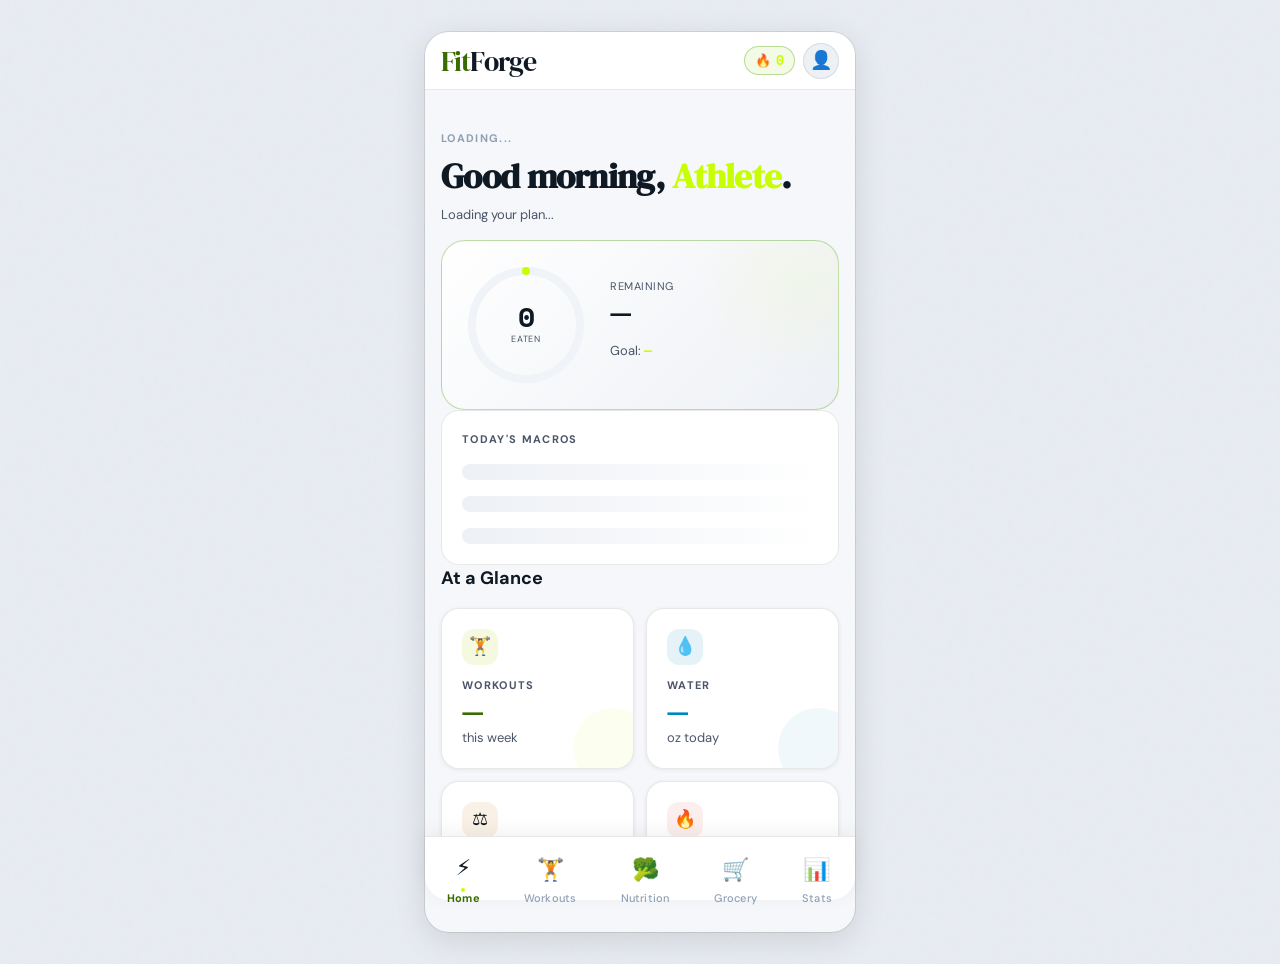
==== commit 043ce01a: "Update index.html" ====
--- a/index.html
+++ b/index.html
@@ -1,37 +1,4 @@
 <!DOCTYPE html>
-<html lang="en">
-<head>
-<meta charset="UTF-8">
-<meta name="viewport" content="width=device-width, initial-scale=1.0">
-<title>index.html</title>
-<style>
-* { box-sizing: border-box; margin: 0; padding: 0; }
-body { font-family: -apple-system, BlinkMacSystemFont, "Segoe UI", sans-serif; background: #0f1923; color: #f0f4ff; min-height: 100vh; display: flex; flex-direction: column; }
-.toolbar { position: sticky; top: 0; z-index: 10; background: #1a2133; border-bottom: 1px solid rgba(200,255,0,0.2); padding: 14px 20px; display: flex; align-items: center; justify-content: space-between; gap: 12px; }
-.info { display: flex; flex-direction: column; gap: 3px; }
-.filename { font-family: "SF Mono","Fira Code",monospace; font-size: 15px; font-weight: 700; color: #c8ff00; }
-.desc { font-size: 11px; color: #8a9ab8; }
-.lines { font-family: "SF Mono",monospace; font-size: 10px; color: #4a5568; margin-top: 1px; }
-.copy-btn { display: flex; align-items: center; gap: 8px; padding: 12px 22px; background: #c8ff00; color: #0f1923; border: none; border-radius: 8px; font-size: 14px; font-weight: 700; cursor: pointer; transition: all 150ms ease; white-space: nowrap; flex-shrink: 0; font-family: inherit; }
-.copy-btn:hover { background: #d4ff1a; }
-.copy-btn:active { transform: scale(0.97); }
-.copy-btn.copied { background: #22c55e; color: #fff; }
-.code-wrap { flex: 1; overflow: auto; padding: 20px; }
-pre { font-family: "SF Mono","Fira Code","Courier New",monospace; font-size: 11.5px; line-height: 1.65; color: #c9d1d9; white-space: pre-wrap; word-break: break-all; tab-size: 2; }
-</style>
-</head>
-<body>
-<div class="toolbar">
-  <div class="info">
-    <div class="filename">index.html</div>
-    <div class="desc">Dashboard — calorie ring, macros, water tracker</div>
-    <div class="lines" id="lc"></div>
-  </div>
-  <button class="copy-btn" id="btn" onclick="copyIt()">📋 Copy</button>
-</div>
-<div class="code-wrap"><pre id="code"></pre></div>
-<script>
-const CONTENT = `<!DOCTYPE html>
 <html lang="en">
 <head>
   <meta charset="UTF-8">
@@ -47,7 +14,7 @@
   <link rel="preconnect" href="https://fonts.gstatic.com" crossorigin>
   <link href="https://fonts.googleapis.com/css2?family=DM+Serif+Display:ital@0;1&family=Space+Mono:wght@400;700&family=DM+Sans:wght@400;500;700&display=swap" rel="stylesheet">
 
-  <link rel="stylesheet" href="styles.css">
+  <link rel="stylesheet" href="styles-light-full.css">
 
   <title>FitForge — Dashboard</title>
 
@@ -654,7 +621,7 @@
   </div><!-- end .app-shell -->
 
   <!-- Load global script first (provides AppState, FitnessCalculator, etc.) -->
-  <script src="script.js"></script>
+  <script src="script-merged.js"></script>
 
   <!-- Page-specific JavaScript for the dashboard -->
   <script>
@@ -783,7 +750,7 @@
       const ringFill = document.getElementById('calorie-ring-fill');
       requestAnimationFrame(() => {
         if (ringFill) {
-          ringFill.style.strokeDasharray = \`\${dashLen} \${gapLen}\`;
+          ringFill.style.strokeDasharray = `${dashLen} ${gapLen}`;
 
           // Change ring color if over budget
           if (consumed > targetCal) {
@@ -801,9 +768,9 @@
       const statusContainer = document.getElementById('calorie-status-badge');
       if (statusContainer) {
         if (consumed <= targetCal) {
-          statusContainer.innerHTML = \`<span class="badge badge--success">On Track</span>\`;
+          statusContainer.innerHTML = `<span class="badge badge--success">On Track</span>`;
         } else {
-          statusContainer.innerHTML = \`<span class="badge badge--warning">Over Budget</span>\`;
+          statusContainer.innerHTML = `<span class="badge badge--warning">Over Budget</span>`;
         }
       }
     }
@@ -851,20 +818,20 @@
       // Note: data-fill-percent is read back by the animation code below
       macroContainer.innerHTML = macros.map(macro => {
         const percent = Math.min(100, Math.round((macro.consumed / macro.target) * 100));
-        return \`
+        return `
           <div class="macro-item">
-            <div class="macro-item__dot" style="background:\${macro.dot};"></div>
-            <span class="macro-item__name">\${macro.name}</span>
+            <div class="macro-item__dot" style="background:${macro.dot};"></div>
+            <span class="macro-item__name">${macro.name}</span>
             <div class="macro-item__bar-wrap">
               <div
                 class="macro-item__bar-fill"
-                style="background:\${macro.color};"
-                data-fill-percent="\${percent}"
+                style="background:${macro.color};"
+                data-fill-percent="${percent}"
               ></div>
             </div>
-            <span class="macro-item__values">\${macro.consumed}g / \${macro.target}g</span>
+            <span class="macro-item__values">${macro.consumed}g / ${macro.target}g</span>
           </div>
-        \`;
+        `;
       }).join('');
 
       // After the HTML is injected, animate each bar to its fill width.
@@ -872,7 +839,7 @@
       // the 0% width before we change it (otherwise the transition won't fire).
       requestAnimationFrame(() => {
         macroContainer.querySelectorAll('[data-fill-percent]').forEach(bar => {
-          bar.style.width = \`\${bar.dataset.fillPercent}%\`;
+          bar.style.width = `${bar.dataset.fillPercent}%`;
         });
       });
     }
@@ -893,7 +860,7 @@
 
       // Current weight
       const currentWeight = profile?.weightLbs ?? '—';
-      UIHelpers.setText('#current-weight', currentWeight ? \`\${currentWeight} lb\` : '—');
+      UIHelpers.setText('#current-weight', currentWeight ? `${currentWeight} lb` : '—');
 
       // Streak days
       const streak = profile?.streakDays ?? 0;
@@ -902,7 +869,7 @@
 
       // Animate metric cards in sequence
       document.querySelectorAll('.metric-card').forEach((card, i) => {
-        card.style.animationDelay = \`\${i * 80}ms\`;
+        card.style.animationDelay = `${i * 80}ms`;
         card.classList.add('animate-fade-in-up');
       });
     }
@@ -979,12 +946,12 @@
       for (let i = 0; i < TOTAL_WATER_CUPS; i++) {
         const cupBtn = document.createElement('button');
         cupBtn.className = 'water-cup';
-        cupBtn.setAttribute('aria-label', \`Cup \${i + 1} of \${TOTAL_WATER_CUPS}\`);
+        cupBtn.setAttribute('aria-label', `Cup ${i + 1} of ${TOTAL_WATER_CUPS}`);
         cupBtn.setAttribute('aria-pressed', 'false');
         cupBtn.textContent = '💧';
 
         // Each cup button toggles its filled state on click
-        // Arrow function captures \`i\` from the outer loop scope
+        // Arrow function captures `i` from the outer loop scope
         cupBtn.addEventListener('click', () => handleWaterCupTap(cupBtn, i));
 
         cupsContainer.appendChild(cupBtn);
@@ -1017,7 +984,7 @@
       });
 
       // Update the label counter
-      UIHelpers.setText('#water-label', \`\${newFillCount} / \${TOTAL_WATER_CUPS} cups\`);
+      UIHelpers.setText('#water-label', `${newFillCount} / ${TOTAL_WATER_CUPS} cups`);
 
       // Show encouraging toast at key milestones
       if (newFillCount === 4) {
@@ -1041,22 +1008,22 @@
 
       // Mock activity items — in production these come from the DailyLog
       const activities = [
-        { icon: '🍳', title: 'Breakfast logged',        time: '7:32 AM',  value: \`+\${Math.round((log?.caloriesIn ?? 400) * 0.3)} cal\` },
+        { icon: '🍳', title: 'Breakfast logged',        time: '7:32 AM',  value: `+${Math.round((log?.caloriesIn ?? 400) * 0.3)} cal` },
         { icon: '🏋️', title: 'Workout completed',       time: '9:15 AM',  value: '🔥 −320 cal' },
-        { icon: '🥗', title: 'Lunch logged',            time: '12:48 PM', value: \`+\${Math.round((log?.caloriesIn ?? 400) * 0.4)} cal\` },
+        { icon: '🥗', title: 'Lunch logged',            time: '12:48 PM', value: `+${Math.round((log?.caloriesIn ?? 400) * 0.4)} cal` },
         { icon: '💊', title: 'Supplements taken',       time: '1:00 PM',  value: '✓' },
       ];
 
-      feedContainer.innerHTML = activities.map(item => \`
+      feedContainer.innerHTML = activities.map(item => `
         <div class="activity-item">
-          <div class="activity-item__icon" aria-hidden="true">\${UIHelpers.escapeHTML(item.icon)}</div>
+          <div class="activity-item__icon" aria-hidden="true">${UIHelpers.escapeHTML(item.icon)}</div>
           <div class="activity-item__info">
-            <div class="activity-item__title">\${UIHelpers.escapeHTML(item.title)}</div>
-            <div class="activity-item__time">\${UIHelpers.escapeHTML(item.time)}</div>
+            <div class="activity-item__title">${UIHelpers.escapeHTML(item.title)}</div>
+            <div class="activity-item__time">${UIHelpers.escapeHTML(item.time)}</div>
           </div>
-          <div class="activity-item__value">\${UIHelpers.escapeHTML(item.value)}</div>
-        </div>
-      \`).join('');
+          <div class="activity-item__value">${UIHelpers.escapeHTML(item.value)}</div>
+        </div>
+      `).join('');
     }
 
 
@@ -1070,33 +1037,13 @@
 
       const macroContainer = document.getElementById('macro-bars');
       if (macroContainer) {
-        macroContainer.innerHTML = \`
+        macroContainer.innerHTML = `
           <p style="color:var(--color-text-muted); font-size:var(--text-sm); text-align:center; padding:var(--space-4);">
             Could not load data. Check your connection.
           </p>
-        \`;
+        `;
       }
     }
   </script>
 </body>
 </html>
-`;
-const pre = document.getElementById('code');
-pre.textContent = CONTENT;
-document.getElementById('lc').textContent = CONTENT.split('\n').length.toLocaleString() + ' lines';
-function copyIt() {
-  const btn = document.getElementById('btn');
-  navigator.clipboard.writeText(CONTENT).then(ok).catch(() => {
-    const t = document.createElement('textarea');
-    t.value = CONTENT; t.style.cssText = 'position:fixed;opacity:0';
-    document.body.appendChild(t); t.select(); document.execCommand('copy'); t.remove();
-    ok();
-  });
-  function ok() {
-    btn.classList.add('copied'); btn.textContent = '✓ Copied!';
-    setTimeout(() => { btn.classList.remove('copied'); btn.innerHTML = '📋 Copy'; }, 2500);
-  }
-}
-</script>
-</body>
-</html>
--- a/styles-light-full.css
+++ b/styles-light-full.css
@@ -0,0 +1,826 @@
+/* ============================================================
+   FITFORGE — Complete Light Theme Stylesheet
+   styles-light-full.css
+
+   REPLACES all three files:
+     styles.css
+     styles-phase2-additions.css
+     styles-phase3-additions.css
+
+   One <link> tag on every page:
+     <link rel="stylesheet" href="styles-light-full.css">
+
+   SECTIONS:
+   1.  CSS Custom Properties
+   2.  Reset & Base
+   3.  Typography
+   4.  Layout Primitives
+   5.  App Shell & Header
+   6.  Cards
+   7.  Buttons
+   8.  Form Elements
+   9.  Progress Bars & Rings
+   10. Badges & Dividers
+   11. Skeletons & Loaders
+   12. Bottom Nav
+   13. Utilities
+   14. Animations
+   15. Responsive Breakpoints
+   16. Donut Chart
+   17. Recipe Cards
+   18. Grocery Banner
+   19. Week Strip
+   20. Exercise Cards
+   21. Swap Modal
+   22. Completion Animations & Meal Timing
+   23. Login Page
+   24. Category Filter Tabs
+   25. Grocery List Items
+   26. SVG Chart Cards
+   27. PR Cards
+   28. Progress Photo Grid
+   29. File Upload Zone
+   30. Progress Log Forms
+   31. Measurement Accordion
+   ============================================================ */
+
+
+/* ============================================================
+   1. CSS CUSTOM PROPERTIES
+   ============================================================ */
+
+:root {
+  /* Backgrounds: light → slightly darker */
+  --color-bg-base:       #f5f7fa;
+  --color-bg-surface:    #ffffff;
+  --color-bg-elevated:   #edf0f5;
+  --color-bg-input:      #f0f3f7;
+  --color-bg-overlay:    rgba(245, 247, 250, 0.92);
+
+  /* Electric Lime: used as bg/border highlight; --color-accent-text for readable text */
+  --color-accent:        #c8ff00;
+  --color-accent-dim:    #a8d600;
+  --color-accent-glow:   rgba(140, 200, 0, 0.2);
+  --color-accent-subtle: rgba(140, 200, 0, 0.1);
+  --color-accent-text:   #3a6b00;   /* Dark green — use for text on light bg */
+
+  /* Blue: darkened for legibility on white */
+  --color-blue:          #0088bb;
+  --color-blue-dim:      #006688;
+  --color-blue-glow:     rgba(0, 136, 187, 0.1);
+
+  --color-success:       #16a34a;
+  --color-warning:       #c2700a;
+  --color-danger:        #dc2626;
+  --color-danger-glow:   rgba(220, 38, 38, 0.08);
+
+  /* Macro colors: darkened for white-background legibility */
+  --color-protein:       #3a6b00;
+  --color-carbs:         #0077aa;
+  --color-fat:           #c2700a;
+
+  /* Text: deep on light */
+  --color-text-primary:  #0f1923;
+  --color-text-secondary:#4a5568;
+  --color-text-muted:    #8fa0b4;
+  --color-text-inverse:  #0f1923;
+
+  /* Borders: black-alpha on white */
+  --color-border:        rgba(0, 0, 0, 0.09);
+  --color-border-accent: rgba(80, 160, 0, 0.35);
+  --color-border-focus:  rgba(80, 160, 0, 0.55);
+
+  /* Typography */
+  --font-display: 'DM Serif Display', Georgia, serif;
+  --font-mono:    'Space Mono', 'Courier New', monospace;
+  --font-body:    'DM Sans', system-ui, sans-serif;
+
+  --text-xs:   0.6875rem;
+  --text-sm:   0.8125rem;
+  --text-base: 0.9375rem;
+  --text-md:   1.0625rem;
+  --text-lg:   1.25rem;
+  --text-xl:   1.5625rem;
+  --text-2xl:  1.9375rem;
+  --text-3xl:  2.4375rem;
+  --text-4xl:  3.0625rem;
+
+  --weight-normal: 400;
+  --weight-medium: 500;
+  --weight-bold:   700;
+
+  --leading-tight:   1.2;
+  --leading-snug:    1.35;
+  --leading-normal:  1.5;
+  --leading-relaxed: 1.65;
+
+  --tracking-tight:   -0.02em;
+  --tracking-normal:   0;
+  --tracking-wide:     0.06em;
+  --tracking-widest:   0.12em;
+
+  /* Spacing */
+  --space-1:  0.25rem;
+  --space-2:  0.5rem;
+  --space-3:  0.75rem;
+  --space-4:  1rem;
+  --space-5:  1.25rem;
+  --space-6:  1.5rem;
+  --space-8:  2rem;
+  --space-10: 2.5rem;
+  --space-12: 3rem;
+  --space-16: 4rem;
+  --space-20: 5rem;
+
+  /* Radii */
+  --radius-sm:   6px;
+  --radius-md:   12px;
+  --radius-lg:   18px;
+  --radius-xl:   24px;
+  --radius-full: 9999px;
+
+  /* Shadows: softer on light theme */
+  --shadow-sm:     0 1px 4px rgba(0,0,0,0.07);
+  --shadow-md:     0 4px 16px rgba(0,0,0,0.09);
+  --shadow-lg:     0 8px 32px rgba(0,0,0,0.11);
+  --shadow-accent: 0 0 16px rgba(140,200,0,0.2), 0 0 32px rgba(140,200,0,0.08);
+  --shadow-blue:   0 0 16px rgba(0,136,187,0.15);
+
+  /* Transitions */
+  --transition-fast:   150ms cubic-bezier(0.4,0,0.2,1);
+  --transition-normal: 250ms cubic-bezier(0.4,0,0.2,1);
+  --transition-slow:   400ms cubic-bezier(0.4,0,0.2,1);
+  --transition-spring: 500ms cubic-bezier(0.34,1.56,0.64,1);
+
+  /* Layout */
+  --max-width-app:  430px;
+  --nav-height:     64px;
+  --header-height:  58px;
+  --safe-bottom:    env(safe-area-inset-bottom, 16px);
+}
+
+
+/* ============================================================
+   2. RESET & BASE
+   ============================================================ */
+
+*, *::before, *::after { box-sizing: border-box; margin: 0; padding: 0; }
+
+html { scroll-behavior: smooth; -webkit-text-size-adjust: 100%; }
+
+@media (prefers-reduced-motion: reduce) {
+  html { scroll-behavior: auto; }
+  *, *::before, *::after { animation-duration: 0.01ms !important; transition-duration: 0.01ms !important; }
+}
+
+body {
+  display: flex;
+  justify-content: center;
+  background-color: #e8ecf2;
+  min-height: 100dvh;
+  font-family: var(--font-body);
+  font-size: var(--text-base);
+  font-weight: var(--weight-normal);
+  line-height: var(--leading-normal);
+  color: var(--color-text-primary);
+  -webkit-tap-highlight-color: transparent;
+  background-image: url("data:image/svg+xml,%3Csvg viewBox='0 0 200 200' xmlns='http://www.w3.org/2000/svg'%3E%3Cfilter id='n'%3E%3CfeTurbulence type='fractalNoise' baseFrequency='0.75' numOctaves='4' stitchTiles='stitch'/%3E%3C/filter%3E%3Crect width='100%25' height='100%25' filter='url(%23n)' opacity='0.025'/%3E%3C/svg%3E");
+}
+
+img, video, svg { display: block; max-width: 100%; }
+ul, ol { list-style: none; }
+button, input, select, textarea { font: inherit; }
+a { color: inherit; text-decoration: none; }
+
+
+/* ============================================================
+   3. TYPOGRAPHY
+   ============================================================ */
+
+.heading-display { font-family: var(--font-display); font-size: var(--text-3xl); font-weight: var(--weight-normal); line-height: var(--leading-tight); letter-spacing: var(--tracking-tight); color: var(--color-text-primary); }
+.heading-1       { font-family: var(--font-display); font-size: var(--text-2xl); font-weight: var(--weight-normal); line-height: var(--leading-tight); letter-spacing: var(--tracking-tight); }
+.heading-2       { font-family: var(--font-body);    font-size: var(--text-lg);  font-weight: var(--weight-bold);   line-height: var(--leading-snug);  letter-spacing: var(--tracking-tight); }
+.heading-3       { font-family: var(--font-body);    font-size: var(--text-md);  font-weight: var(--weight-bold);   line-height: var(--leading-snug); }
+.data-value      { font-family: var(--font-mono); font-feature-settings: "tnum"; }
+.label           { font-size: var(--text-xs); font-weight: var(--weight-bold); letter-spacing: var(--tracking-widest); text-transform: uppercase; color: var(--color-text-secondary); }
+.text-accent     { color: var(--color-accent-text); }
+.text-blue       { color: var(--color-blue); }
+.text-muted      { color: var(--color-text-muted); }
+.text-danger     { color: var(--color-danger); }
+
+
+/* ============================================================
+   4. LAYOUT PRIMITIVES
+   ============================================================ */
+
+.app-shell { width: 100%; max-width: var(--max-width-app); min-height: 100dvh; background-color: var(--color-bg-base); position: relative; display: flex; flex-direction: column; overflow-x: hidden; box-shadow: 0 0 0 1px var(--color-border), var(--shadow-lg); }
+.page-content { flex: 1; padding: var(--space-4); padding-bottom: calc(var(--nav-height) + var(--safe-bottom) + var(--space-4)); overflow-y: auto; -webkit-overflow-scrolling: touch; }
+
+.stack    { display: flex; flex-direction: column; }
+.stack-xs { gap: var(--space-2); }
+.stack-sm { gap: var(--space-3); }
+.stack-md { gap: var(--space-4); }
+.stack-lg { gap: var(--space-6); }
+.stack-xl { gap: var(--space-8); }
+
+.cluster    { display: flex; flex-wrap: wrap; align-items: center; }
+.cluster-sm { gap: var(--space-2); }
+.cluster-md { gap: var(--space-3); }
+.split      { display: flex; justify-content: space-between; align-items: center; }
+.grid-2     { display: grid; grid-template-columns: repeat(2,1fr); gap: var(--space-3); }
+.grid-3     { display: grid; grid-template-columns: repeat(3,1fr); gap: var(--space-3); }
+
+
+/* ============================================================
+   5. APP SHELL & HEADER
+   ============================================================ */
+
+.app-header { height: var(--header-height); display: flex; align-items: center; justify-content: space-between; padding: 0 var(--space-4); background-color: rgba(255,255,255,0.92); border-bottom: 1px solid var(--color-border); position: sticky; top: 0; z-index: 100; backdrop-filter: blur(12px); -webkit-backdrop-filter: blur(12px); }
+.app-header__logo { font-family: var(--font-display); font-size: var(--text-xl); color: var(--color-accent-text); letter-spacing: -0.03em; }
+.app-header__logo span { color: var(--color-text-primary); }
+.app-header__action { width: 36px; height: 36px; border-radius: var(--radius-full); background: var(--color-bg-elevated); border: 1px solid var(--color-border); display: flex; align-items: center; justify-content: center; cursor: pointer; transition: background-color var(--transition-fast), border-color var(--transition-fast); }
+.app-header__action:hover { border-color: var(--color-border-accent); background: var(--color-accent-subtle); }
+
+.section-header { display: flex; justify-content: space-between; align-items: baseline; margin-bottom: var(--space-4); }
+.section-header__title { font-family: var(--font-body); font-size: var(--text-md); font-weight: var(--weight-bold); color: var(--color-text-primary); }
+.section-header__link  { font-size: var(--text-sm); color: var(--color-accent-text); font-weight: var(--weight-medium); cursor: pointer; transition: opacity var(--transition-fast); }
+.section-header__link:hover { opacity: 0.7; }
+
+
+/* ============================================================
+   6. CARDS
+   ============================================================ */
+
+.card { background-color: var(--color-bg-surface); border: 1px solid var(--color-border); border-radius: var(--radius-lg); padding: var(--space-5); position: relative; overflow: hidden; box-shadow: var(--shadow-sm); transition: border-color var(--transition-normal), transform var(--transition-fast); }
+.card--accent { border-color: var(--color-border-accent); }
+.card--accent::before { content: ''; position: absolute; top: 0; left: 0; right: 0; height: 2px; background: linear-gradient(90deg, transparent, var(--color-accent), transparent); }
+.card--elevated { box-shadow: var(--shadow-md); }
+.card--pressable { cursor: pointer; user-select: none; }
+.card--pressable:active { transform: scale(0.985); border-color: var(--color-border-accent); }
+
+.metric-card { background-color: var(--color-bg-surface); border: 1px solid var(--color-border); border-radius: var(--radius-lg); padding: var(--space-5); display: flex; flex-direction: column; gap: var(--space-3); position: relative; overflow: hidden; box-shadow: var(--shadow-sm); transition: box-shadow var(--transition-normal), border-color var(--transition-normal); }
+.metric-card:hover { box-shadow: var(--shadow-md); }
+.metric-card__icon { width: 36px; height: 36px; border-radius: var(--radius-md); display: flex; align-items: center; justify-content: center; font-size: 18px; flex-shrink: 0; }
+.metric-card__icon--lime   { background: rgba(160,200,0,0.12); }
+.metric-card__icon--blue   { background: rgba(0,136,187,0.10); }
+.metric-card__icon--amber  { background: rgba(194,112,10,0.10); }
+.metric-card__icon--danger { background: rgba(220,38,38,0.08); }
+.metric-card__label { font-size: var(--text-xs); font-weight: var(--weight-bold); letter-spacing: var(--tracking-widest); text-transform: uppercase; color: var(--color-text-secondary); }
+.metric-card__value { font-family: var(--font-mono); font-size: var(--text-2xl); color: var(--color-text-primary); line-height: 1; letter-spacing: -0.03em; }
+.metric-card__value--accent { color: var(--color-accent-text); }
+.metric-card__value--blue   { color: var(--color-blue); }
+.metric-card__value--amber  { color: var(--color-warning); }
+.metric-card__sub   { font-size: var(--text-sm); color: var(--color-text-secondary); }
+.metric-card__delta { display: inline-flex; align-items: center; gap: 3px; font-size: var(--text-xs); font-weight: var(--weight-bold); border-radius: var(--radius-full); padding: 2px 8px; }
+.metric-card__delta--up   { background: rgba(22,163,74,0.10); color: var(--color-success); }
+.metric-card__delta--down { background: rgba(220,38,38,0.08); color: var(--color-danger); }
+.metric-card__bg-circle { position: absolute; right: -20px; bottom: -20px; width: 80px; height: 80px; border-radius: 50%; opacity: 0.06; }
+
+
+/* ============================================================
+   7. BUTTONS
+   ============================================================ */
+
+.btn { display: inline-flex; align-items: center; justify-content: center; gap: var(--space-2); border: none; border-radius: var(--radius-md); cursor: pointer; font-family: var(--font-body); font-weight: var(--weight-bold); letter-spacing: 0.01em; text-decoration: none; transition: background-color var(--transition-fast), transform var(--transition-fast), box-shadow var(--transition-fast), opacity var(--transition-fast); white-space: nowrap; user-select: none; -webkit-tap-highlight-color: transparent; }
+.btn:active   { transform: scale(0.97); }
+.btn:disabled { opacity: 0.4; cursor: not-allowed; transform: none; }
+.btn--sm   { padding: var(--space-2) var(--space-4); font-size: var(--text-sm); border-radius: var(--radius-sm); }
+.btn--md   { padding: var(--space-3) var(--space-6); font-size: var(--text-base); }
+.btn--lg   { padding: var(--space-4) var(--space-8); font-size: var(--text-md); border-radius: var(--radius-lg); }
+.btn--full { width: 100%; }
+.btn--primary { background-color: var(--color-accent); color: #0f1923; box-shadow: 0 4px 16px rgba(140,200,0,0.3); }
+.btn--primary:hover:not(:disabled) { background-color: #d4ff1a; box-shadow: 0 6px 24px rgba(140,200,0,0.4); }
+.btn--secondary { background-color: var(--color-bg-surface); color: var(--color-text-primary); border: 1px solid var(--color-border); box-shadow: var(--shadow-sm); }
+.btn--secondary:hover:not(:disabled) { border-color: var(--color-border-accent); background-color: var(--color-accent-subtle); }
+.btn--ghost { background-color: transparent; color: var(--color-accent-text); border: 1px solid var(--color-border-accent); }
+.btn--ghost:hover:not(:disabled) { background-color: var(--color-accent-subtle); }
+.btn--danger { background-color: var(--color-danger); color: #fff; }
+.btn--icon   { width: 40px; height: 40px; padding: 0; border-radius: var(--radius-full); }
+.btn--google { background-color: var(--color-bg-surface); color: var(--color-text-primary); border: 1px solid var(--color-border); gap: var(--space-3); box-shadow: var(--shadow-sm); }
+.btn--google:hover:not(:disabled) { box-shadow: var(--shadow-md); border-color: rgba(0,0,0,0.15); }
+.btn--loading { position: relative; color: transparent !important; pointer-events: none; }
+.btn--loading::after { content: ''; position: absolute; width: 18px; height: 18px; border: 2px solid currentColor; border-top-color: transparent; border-radius: 50%; animation: spin 0.6s linear infinite; color: #0f1923; }
+
+
+/* ============================================================
+   8. FORM ELEMENTS
+   ============================================================ */
+
+.form-group  { display: flex; flex-direction: column; gap: var(--space-2); }
+.form-label  { font-size: var(--text-sm); font-weight: var(--weight-medium); color: var(--color-text-secondary); letter-spacing: 0.01em; }
+.form-input, .form-select, .form-textarea { width: 100%; background-color: var(--color-bg-surface); border: 1px solid var(--color-border); border-radius: var(--radius-md); padding: var(--space-3) var(--space-4); color: var(--color-text-primary); font-size: var(--text-base); outline: none; transition: border-color var(--transition-fast), box-shadow var(--transition-fast); -webkit-appearance: none; box-shadow: var(--shadow-sm); }
+.form-input::placeholder, .form-textarea::placeholder { color: var(--color-text-muted); }
+.form-input:focus, .form-select:focus, .form-textarea:focus { border-color: var(--color-border-focus); box-shadow: 0 0 0 3px rgba(140,200,0,0.15); }
+.form-select { background-image: url("data:image/svg+xml,%3Csvg xmlns='http://www.w3.org/2000/svg' width='12' height='8' viewBox='0 0 12 8' fill='none'%3E%3Cpath d='M1 1L6 7L11 1' stroke='%234a5568' stroke-width='1.5' stroke-linecap='round' stroke-linejoin='round'/%3E%3C/svg%3E"); background-repeat: no-repeat; background-position: right 16px center; padding-right: 40px; cursor: pointer; }
+.form-textarea { resize: vertical; min-height: 100px; }
+.form-row { display: grid; grid-template-columns: 1fr 1fr; gap: var(--space-3); }
+.input-with-suffix { position: relative; }
+.input-with-suffix .form-input { padding-right: 48px; }
+.input-with-suffix__suffix { position: absolute; right: var(--space-4); top: 50%; transform: translateY(-50%); font-size: var(--text-sm); color: var(--color-text-muted); pointer-events: none; }
+
+.option-chip { display: flex; flex-direction: column; align-items: flex-start; gap: var(--space-1); padding: var(--space-4); background-color: var(--color-bg-surface); border: 1.5px solid var(--color-border); border-radius: var(--radius-lg); cursor: pointer; transition: border-color var(--transition-fast), background-color var(--transition-fast), box-shadow var(--transition-fast); user-select: none; text-align: left; width: 100%; box-shadow: var(--shadow-sm); }
+.option-chip:hover { border-color: var(--color-border-accent); box-shadow: var(--shadow-md); }
+.option-chip__emoji { font-size: 22px; line-height: 1; margin-bottom: var(--space-1); }
+.option-chip__title { font-size: var(--text-base); font-weight: var(--weight-bold); color: var(--color-text-primary); }
+.option-chip__desc  { font-size: var(--text-sm); color: var(--color-text-secondary); line-height: var(--leading-snug); }
+.option-chip.is-selected { border-color: var(--color-accent); background-color: rgba(160,200,0,0.07); box-shadow: 0 0 0 3px rgba(140,200,0,0.15), var(--shadow-md); }
+.option-chip.is-selected .option-chip__title { color: var(--color-accent-text); }
+
+.food-tag { padding: var(--space-2) var(--space-4); background-color: var(--color-bg-elevated); border: 1px solid var(--color-border); border-radius: var(--radius-full); font-size: var(--text-sm); font-weight: var(--weight-medium); color: var(--color-text-secondary); cursor: pointer; transition: all var(--transition-fast); user-select: none; }
+.food-tag.is-selected { background-color: var(--color-accent); border-color: var(--color-accent); color: #0f1923; font-weight: var(--weight-bold); }
+
+.form-slider { -webkit-appearance: none; appearance: none; width: 100%; height: 4px; border-radius: var(--radius-full); background: var(--color-bg-elevated); outline: none; border: none; }
+.form-slider::-webkit-slider-thumb { -webkit-appearance: none; width: 22px; height: 22px; border-radius: 50%; background: var(--color-accent); cursor: pointer; box-shadow: 0 2px 8px rgba(0,0,0,0.2); border: 2px solid #fff; transition: transform var(--transition-fast); }
+.form-slider::-webkit-slider-thumb:active { transform: scale(1.2); }
+
+
+/* ============================================================
+   9. PROGRESS BARS & RINGS
+   ============================================================ */
+
+.progress-bar { height: 6px; background-color: var(--color-bg-elevated); border-radius: var(--radius-full); overflow: hidden; }
+.progress-bar__fill { height: 100%; border-radius: var(--radius-full); background-color: var(--color-accent); transition: width var(--transition-slow); width: 0; }
+.progress-bar__fill--blue   { background-color: var(--color-blue); }
+.progress-bar__fill--amber  { background-color: var(--color-warning); }
+.progress-bar__fill--danger { background-color: var(--color-danger); }
+
+.macro-row { display: flex; flex-direction: column; gap: var(--space-2); }
+.macro-row__header { display: flex; justify-content: space-between; align-items: baseline; }
+.macro-row__label  { font-size: var(--text-sm); font-weight: var(--weight-medium); color: var(--color-text-secondary); }
+.macro-row__values { font-family: var(--font-mono); font-size: var(--text-xs); color: var(--color-text-secondary); }
+
+.ring-chart { display: flex; align-items: center; justify-content: center; position: relative; }
+.ring-chart__center { position: absolute; display: flex; flex-direction: column; align-items: center; justify-content: center; text-align: center; }
+.ring-chart__center-value { font-family: var(--font-mono); font-size: var(--text-xl); color: var(--color-text-primary); line-height: 1; }
+.ring-chart__center-label { font-size: var(--text-xs); color: var(--color-text-secondary); letter-spacing: 0.05em; text-transform: uppercase; margin-top: 2px; }
+
+
+/* ============================================================
+   10. BADGES & DIVIDERS
+   ============================================================ */
+
+.badge { display: inline-flex; align-items: center; gap: 4px; padding: 2px 8px; border-radius: var(--radius-full); font-size: var(--text-xs); font-weight: var(--weight-bold); letter-spacing: 0.05em; text-transform: uppercase; }
+.badge::before { content: ''; width: 5px; height: 5px; border-radius: 50%; background: currentColor; }
+.badge--success { background: rgba(22,163,74,0.10);  color: #15803d; }
+.badge--warning { background: rgba(194,112,10,0.10); color: var(--color-warning); }
+.badge--info    { background: rgba(0,136,187,0.10);  color: var(--color-blue); }
+.badge--accent  { background: rgba(160,200,0,0.12);  color: var(--color-accent-text); border: 1px solid var(--color-border-accent); }
+.divider { height: 1px; background-color: var(--color-border); margin: var(--space-5) 0; }
+.divider--accent { background: linear-gradient(90deg, transparent, var(--color-border-accent), transparent); }
+
+
+/* ============================================================
+   11. SKELETONS & LOADERS
+   ============================================================ */
+
+@keyframes shimmer { 0% { background-position: -200% 0; } 100% { background-position: 200% 0; } }
+.skeleton { background: linear-gradient(90deg, var(--color-bg-elevated) 0%, #ffffff 50%, var(--color-bg-elevated) 100%); background-size: 200% 100%; animation: shimmer 1.5s ease-in-out infinite; border-radius: var(--radius-md); }
+.skeleton--text  { height: 1em; width: 60%; }
+.skeleton--value { height: 2.5em; width: 80%; }
+.skeleton--card  { height: 120px; width: 100%; border-radius: var(--radius-lg); }
+
+.loading-overlay { position: fixed; inset: 0; background: rgba(245,247,250,0.85); display: flex; flex-direction: column; align-items: center; justify-content: center; z-index: 1000; backdrop-filter: blur(8px); }
+@keyframes spin { to { transform: rotate(360deg); } }
+.spinner { width: 40px; height: 40px; border: 3px solid var(--color-border); border-top-color: var(--color-accent-text); border-radius: 50%; animation: spin 0.7s linear infinite; }
+
+
+/* ============================================================
+   12. BOTTOM NAV
+   ============================================================ */
+
+.bottom-nav { position: fixed; bottom: 0; left: 50%; transform: translateX(-50%); width: 100%; max-width: var(--max-width-app); height: calc(var(--nav-height) + var(--safe-bottom)); padding-bottom: var(--safe-bottom); background-color: rgba(255,255,255,0.97); border-top: 1px solid var(--color-border); backdrop-filter: blur(16px); -webkit-backdrop-filter: blur(16px); z-index: 200; display: flex; align-items: flex-start; padding-top: var(--space-2); box-shadow: 0 -4px 20px rgba(0,0,0,0.06); }
+.bottom-nav__list { display: flex; width: 100%; justify-content: space-around; }
+.bottom-nav__item { display: flex; flex-direction: column; align-items: center; gap: 4px; padding: var(--space-2) var(--space-3); cursor: pointer; text-decoration: none; border-radius: var(--radius-md); transition: all var(--transition-fast); min-width: 56px; }
+.bottom-nav__item:hover { background: var(--color-bg-elevated); }
+.bottom-nav__icon  { font-size: 22px; transition: transform var(--transition-spring); }
+.bottom-nav__label { font-size: var(--text-xs); font-weight: var(--weight-medium); color: var(--color-text-muted); letter-spacing: 0.02em; transition: color var(--transition-fast); }
+.bottom-nav__item.is-active .bottom-nav__icon  { transform: translateY(-2px); }
+.bottom-nav__item.is-active .bottom-nav__label { color: var(--color-accent-text); font-weight: var(--weight-bold); }
+.bottom-nav__item.is-active::after { content: ''; position: absolute; bottom: var(--space-2); width: 4px; height: 4px; background: var(--color-accent); border-radius: 50%; }
+
+
+/* ============================================================
+   13. UTILITIES
+   ============================================================ */
+
+.mt-auto  { margin-top: auto; }
+.mb-auto  { margin-bottom: auto; }
+.p-0      { padding: 0; }
+.hidden   { display: none !important; }
+.sr-only  { position: absolute; width: 1px; height: 1px; padding: 0; margin: -1px; overflow: hidden; clip: rect(0,0,0,0); white-space: nowrap; border-width: 0; }
+.items-center    { align-items: center; }
+.justify-center  { justify-content: center; }
+.text-center     { text-align: center; }
+.w-full          { width: 100%; }
+.min-h-screen    { min-height: 100dvh; }
+.overflow-hidden { overflow: hidden; }
+
+
+/* ============================================================
+   14. ANIMATIONS
+   ============================================================ */
+
+@keyframes fadeInUp { from { opacity: 0; transform: translateY(12px); } to { opacity: 1; transform: translateY(0); } }
+@keyframes fadeIn   { from { opacity: 0; } to { opacity: 1; } }
+@keyframes scaleIn  { from { opacity: 0; transform: scale(0.95); } to { opacity: 1; transform: scale(1); } }
+@keyframes pulse-accent { 0%,100% { box-shadow: 0 0 0 0 rgba(140,200,0,0); } 50% { box-shadow: 0 0 0 8px rgba(140,200,0,0.15); } }
+@keyframes slideInRight { from { opacity: 0; transform: translateX(20px); } to { opacity: 1; transform: translateX(0); } }
+@keyframes celebrateIn  { 0% { opacity: 0; transform: scale(0.8) translateY(10px); } 60% { transform: scale(1.03) translateY(-2px); } 100% { opacity: 1; transform: scale(1) translateY(0); } }
+@keyframes saveSuccess  { 0% { transform: scale(0.95); opacity: 0; } 50% { transform: scale(1.02); } 100% { transform: scale(1); opacity: 1; } }
+
+.animate-children > * { animation: fadeInUp var(--transition-slow) both; }
+.animate-children > *:nth-child(1) { animation-delay: 0ms; }
+.animate-children > *:nth-child(2) { animation-delay: 60ms; }
+.animate-children > *:nth-child(3) { animation-delay: 120ms; }
+.animate-children > *:nth-child(4) { animation-delay: 180ms; }
+.animate-children > *:nth-child(5) { animation-delay: 240ms; }
+.animate-children > *:nth-child(6) { animation-delay: 300ms; }
+.animate-fade-in    { animation: fadeIn    var(--transition-slow)   both; }
+.animate-fade-in-up { animation: fadeInUp  var(--transition-slow)   both; }
+.animate-scale-in   { animation: scaleIn   var(--transition-spring) both; }
+.step-enter         { animation: slideInRight 300ms cubic-bezier(0.4,0,0.2,1) both; }
+
+.onboarding-step-indicator { display: flex; gap: var(--space-2); justify-content: center; padding: var(--space-4) 0; }
+.onboarding-step-dot { height: 4px; border-radius: var(--radius-full); background: var(--color-bg-elevated); border: 1px solid var(--color-border); transition: all var(--transition-normal); }
+.onboarding-step-dot.is-active { background: var(--color-accent); border-color: var(--color-accent); width: 24px !important; }
+.onboarding-step-dot.is-done   { background: rgba(160,200,0,0.4); border-color: var(--color-border-accent); }
+
+
+/* ============================================================
+   15. RESPONSIVE BREAKPOINTS
+   ============================================================ */
+
+@media (min-width: 600px) {
+  :root { --text-base: 1rem; --text-md: 1.125rem; --text-lg: 1.375rem; --text-xl: 1.75rem; --text-2xl: 2.1875rem; }
+}
+
+@media (min-width: 1024px) {
+  body { padding: var(--space-8) 0; align-items: center; min-height: 100vh; }
+  .app-shell { border-radius: var(--radius-xl); max-height: 900px; min-height: auto; height: 900px; overflow: hidden; }
+  .page-content { overflow-y: auto; max-height: calc(900px - var(--header-height) - var(--nav-height)); }
+  .bottom-nav { border-radius: 0 0 var(--radius-xl) var(--radius-xl); }
+}
+
+
+/* ============================================================
+   16. DONUT CHART
+   ============================================================ */
+
+.donut-chart-wrap { display: flex; flex-direction: column; align-items: center; gap: var(--space-5); }
+.donut-svg { width: 180px; height: 180px; transform: rotate(-90deg); overflow: visible; }
+.donut-arc { fill: none; stroke-width: 20; stroke-linecap: butt; stroke-dasharray: 0 502; transition: stroke-dasharray 1.2s cubic-bezier(0.4,0,0.2,1), stroke-dashoffset 1.2s cubic-bezier(0.4,0,0.2,1); }
+.donut-track { fill: none; stroke: var(--color-bg-elevated); stroke-width: 20; }
+.donut-arc--protein { stroke: var(--color-protein); }
+.donut-arc--carbs   { stroke: var(--color-carbs); }
+.donut-arc--fat     { stroke: var(--color-fat); }
+.donut-center { position: absolute; inset: 0; display: flex; flex-direction: column; align-items: center; justify-content: center; transform: rotate(0deg); text-align: center; pointer-events: none; }
+.donut-center__value { font-family: var(--font-mono); font-size: var(--text-xl); color: var(--color-text-primary); letter-spacing: -0.03em; line-height: 1; }
+.donut-center__label { font-size: var(--text-xs); color: var(--color-text-secondary); letter-spacing: var(--tracking-widest); text-transform: uppercase; margin-top: 3px; }
+.donut-svg-wrap { position: relative; width: 180px; height: 180px; }
+.donut-legend { display: flex; justify-content: center; gap: var(--space-6); }
+.donut-legend__item { display: flex; flex-direction: column; align-items: center; gap: var(--space-1); }
+.donut-legend__dot { width: 8px; height: 8px; border-radius: 50%; }
+.donut-legend__grams { font-family: var(--font-mono); font-size: var(--text-md); font-weight: var(--weight-bold); color: var(--color-text-primary); line-height: 1; }
+.donut-legend__name  { font-size: var(--text-xs); color: var(--color-text-secondary); letter-spacing: 0.04em; text-transform: uppercase; }
+
+
+/* ============================================================
+   17. RECIPE CARDS
+   ============================================================ */
+
+.recipe-strip { display: flex; gap: var(--space-4); overflow-x: auto; padding-bottom: var(--space-3); scrollbar-width: none; -ms-overflow-style: none; scroll-snap-type: x mandatory; -webkit-overflow-scrolling: touch; }
+.recipe-strip::-webkit-scrollbar { display: none; }
+.recipe-card { flex-shrink: 0; width: 200px; background: var(--color-bg-surface); border: 1px solid var(--color-border); border-radius: var(--radius-lg); overflow: hidden; scroll-snap-align: start; transition: border-color var(--transition-fast), transform var(--transition-fast); cursor: pointer; box-shadow: var(--shadow-sm); }
+.recipe-card:hover { border-color: var(--color-border-accent); transform: translateY(-2px); box-shadow: var(--shadow-md); }
+.recipe-card__thumb { height: 90px; display: flex; align-items: flex-end; padding: var(--space-3); position: relative; overflow: hidden; }
+
+/* Light theme thumb gradients — muted pastels instead of deep darks */
+.recipe-card__thumb--protein  { background: linear-gradient(135deg, #d4f0b0 0%, #b8e090 100%); }
+.recipe-card__thumb--carbs    { background: linear-gradient(135deg, #b0d4f0 0%, #90b8e8 100%); }
+.recipe-card__thumb--balanced { background: linear-gradient(135deg, #f0e0b0 0%, #e8c880 100%); }
+
+.recipe-card__thumb-icon { font-size: 32px; position: absolute; right: var(--space-4); bottom: var(--space-2); opacity: 0.7; }
+
+/* Cal badge: white semi-transparent on light thumb */
+.recipe-card__cal-badge { font-family: var(--font-mono); font-size: var(--text-xs); font-weight: var(--weight-bold); background: rgba(255,255,255,0.75); backdrop-filter: blur(4px); padding: 2px 8px; border-radius: var(--radius-full); color: #0f1923; border: 1px solid rgba(0,0,0,0.08); }
+
+.recipe-card__body { padding: var(--space-4); display: flex; flex-direction: column; gap: var(--space-3); }
+.recipe-card__name { font-size: var(--text-base); font-weight: var(--weight-bold); color: var(--color-text-primary); line-height: var(--leading-snug); }
+.recipe-card__macros { display: flex; gap: var(--space-2); }
+.recipe-macro-pill { flex: 1; display: flex; flex-direction: column; align-items: center; background: var(--color-bg-elevated); border-radius: var(--radius-sm); padding: 4px; gap: 1px; }
+.recipe-macro-pill__value { font-family: var(--font-mono); font-size: var(--text-xs); font-weight: var(--weight-bold); color: var(--color-text-primary); }
+.recipe-macro-pill__label { font-size: 9px; color: var(--color-text-muted); text-transform: uppercase; letter-spacing: 0.05em; }
+.recipe-card__prep { font-size: var(--text-xs); color: var(--color-text-muted); display: flex; align-items: center; gap: var(--space-1); }
+
+
+/* ============================================================
+   18. GROCERY BANNER
+   ============================================================ */
+
+/* Light: soft green background instead of near-black */
+.grocery-banner { background: linear-gradient(135deg, #e8f5ea 0%, #f0faf1 100%); border: 1px solid rgba(22,163,74,0.25); border-radius: var(--radius-lg); padding: var(--space-5); display: flex; align-items: center; gap: var(--space-4); cursor: pointer; text-decoration: none; transition: border-color var(--transition-fast), transform var(--transition-fast); }
+.grocery-banner:hover { border-color: rgba(22,163,74,0.45); transform: translateX(2px); }
+.grocery-banner__icon { width: 46px; height: 46px; border-radius: var(--radius-md); background: rgba(22,163,74,0.1); border: 1px solid rgba(22,163,74,0.2); display: flex; align-items: center; justify-content: center; font-size: 22px; flex-shrink: 0; }
+.grocery-banner__text { flex: 1; }
+.grocery-banner__title { font-size: var(--text-base); font-weight: var(--weight-bold); color: var(--color-text-primary); }
+.grocery-banner__sub   { font-size: var(--text-sm); color: var(--color-text-secondary); margin-top: 2px; }
+.grocery-banner__arrow { font-size: var(--text-lg); color: var(--color-success); transition: transform var(--transition-spring); }
+.grocery-banner:hover .grocery-banner__arrow { transform: translateX(4px); }
+
+
+/* ============================================================
+   19. WEEK STRIP
+   ============================================================ */
+
+.week-strip-wrap { position: sticky; top: var(--header-height); z-index: 50; background: rgba(255,255,255,0.95); backdrop-filter: blur(12px); -webkit-backdrop-filter: blur(12px); border-bottom: 1px solid var(--color-border); padding: var(--space-3) var(--space-4); margin: 0 calc(-1 * var(--space-4)); }
+.week-strip { display: grid; grid-template-columns: repeat(7,1fr); gap: var(--space-1); }
+.day-pill { display: flex; flex-direction: column; align-items: center; gap: 4px; padding: var(--space-2) 0; border: none; background: transparent; cursor: pointer; border-radius: var(--radius-md); transition: background var(--transition-fast); position: relative; }
+.day-pill:hover { background: var(--color-bg-elevated); }
+.day-pill__abbr { font-size: var(--text-xs); font-weight: var(--weight-bold); letter-spacing: 0.04em; text-transform: uppercase; color: var(--color-text-muted); transition: color var(--transition-fast); }
+.day-pill__dot  { width: 22px; height: 22px; border-radius: var(--radius-full); background: var(--color-bg-elevated); border: 1.5px solid var(--color-border); display: flex; align-items: center; justify-content: center; font-size: 10px; transition: all var(--transition-fast); }
+.day-pill--training .day-pill__dot  { border-color: rgba(80,160,0,0.35); background: rgba(140,200,0,0.1); }
+.day-pill--rest .day-pill__dot      { border-color: var(--color-border); }
+.day-pill--recovery .day-pill__dot  { border-color: rgba(0,136,187,0.25); background: rgba(0,136,187,0.08); }
+.day-pill--complete .day-pill__dot  { background: var(--color-success); border-color: var(--color-success); color: #fff; }
+.day-pill.is-active .day-pill__abbr { color: var(--color-accent-text); }
+.day-pill.is-active .day-pill__dot  { border-color: var(--color-accent); box-shadow: 0 0 8px rgba(140,200,0,0.3); }
+.day-pill--training.is-active .day-pill__dot { background: var(--color-accent); color: #0f1923; }
+
+
+/* ============================================================
+   20. EXERCISE CARDS
+   ============================================================ */
+
+.workout-day-panel { display: none; flex-direction: column; gap: var(--space-3); animation: fadeInUp 300ms ease both; }
+.workout-day-panel.is-active { display: flex; }
+
+.day-header { padding: var(--space-4) 0; border-bottom: 1px solid var(--color-border); }
+.day-header__type { display: inline-flex; align-items: center; gap: var(--space-2); font-size: var(--text-xs); font-weight: var(--weight-bold); letter-spacing: var(--tracking-widest); text-transform: uppercase; margin-bottom: var(--space-2); }
+.day-header__type--training { color: var(--color-accent-text); }
+.day-header__type--rest     { color: var(--color-text-muted); }
+.day-header__type--recovery { color: var(--color-blue); }
+.day-header__name { font-family: var(--font-display); font-size: var(--text-2xl); color: var(--color-text-primary); line-height: var(--leading-tight); letter-spacing: var(--tracking-tight); }
+.day-header__meta { display: flex; gap: var(--space-4); margin-top: var(--space-3); }
+.day-meta-chip { display: flex; align-items: center; gap: var(--space-1); font-size: var(--text-xs); color: var(--color-text-secondary); }
+.muscle-group-row { display: flex; flex-wrap: wrap; gap: var(--space-2); margin-top: var(--space-2); }
+.muscle-chip { font-size: var(--text-xs); font-weight: var(--weight-medium); padding: 3px 10px; background: var(--color-bg-elevated); border: 1px solid var(--color-border); border-radius: var(--radius-full); color: var(--color-text-secondary); }
+
+.exercise-card { display: grid; grid-template-columns: 36px 1fr auto; align-items: center; gap: var(--space-3); padding: var(--space-4); background: var(--color-bg-surface); border: 1px solid var(--color-border); border-radius: var(--radius-md); transition: border-color var(--transition-fast), background var(--transition-fast); box-shadow: var(--shadow-sm); }
+.exercise-card.is-done { background: rgba(22,163,74,0.04); border-color: rgba(22,163,74,0.2); }
+@keyframes swapHighlight { 0% { border-color: var(--color-accent); background: var(--color-accent-subtle); } 100% { border-color: var(--color-border); background: var(--color-bg-surface); } }
+.exercise-card.was-swapped { animation: swapHighlight 1.5s ease forwards; }
+.exercise-check { width: 24px; height: 24px; border-radius: var(--radius-sm); border: 1.5px solid var(--color-border); background: var(--color-bg-input); cursor: pointer; display: flex; align-items: center; justify-content: center; font-size: 13px; transition: all var(--transition-fast); flex-shrink: 0; color: transparent; user-select: none; }
+.exercise-check.is-checked { background: var(--color-success); border-color: var(--color-success); color: #fff; }
+.exercise-card__name { font-size: var(--text-base); font-weight: var(--weight-medium); color: var(--color-text-primary); line-height: var(--leading-snug); transition: color var(--transition-fast); }
+.exercise-card.is-done .exercise-card__name { color: var(--color-text-muted); text-decoration: line-through; text-decoration-color: var(--color-text-muted); }
+.exercise-card__detail { font-family: var(--font-mono); font-size: var(--text-xs); color: var(--color-text-secondary); margin-top: 2px; }
+.swap-btn { width: 32px; height: 32px; border-radius: var(--radius-sm); background: var(--color-bg-elevated); border: 1px solid var(--color-border); display: flex; align-items: center; justify-content: center; cursor: pointer; font-size: 14px; color: var(--color-text-muted); transition: all var(--transition-fast); flex-shrink: 0; }
+.swap-btn:hover { border-color: var(--color-border-accent); color: var(--color-accent-text); background: var(--color-accent-subtle); }
+.swap-btn--injury-flagged { border-color: rgba(194,112,10,0.3); color: var(--color-warning); background: rgba(194,112,10,0.06); }
+.rest-day-card { text-align: center; padding: var(--space-12) var(--space-6); background: var(--color-bg-surface); border: 1px solid var(--color-border); border-radius: var(--radius-lg); display: flex; flex-direction: column; align-items: center; gap: var(--space-3); box-shadow: var(--shadow-sm); }
+.rest-day-card__icon  { font-size: 48px; }
+.rest-day-card__title { font-family: var(--font-display); font-size: var(--text-xl); color: var(--color-text-primary); }
+.rest-day-card__sub   { font-size: var(--text-sm); color: var(--color-text-secondary); max-width: 240px; line-height: var(--leading-relaxed); }
+
+
+/* ============================================================
+   21. SWAP MODAL
+   ============================================================ */
+
+/* Light: semi-transparent dark scrim (not near-black) */
+.modal-overlay { position: fixed; inset: 0; background: rgba(15,25,35,0.5); backdrop-filter: blur(6px); -webkit-backdrop-filter: blur(6px); z-index: 500; display: flex; align-items: flex-end; justify-content: center; opacity: 0; pointer-events: none; transition: opacity var(--transition-normal); }
+.modal-overlay.is-open { opacity: 1; pointer-events: auto; }
+.modal-sheet { width: 100%; max-width: var(--max-width-app); background: var(--color-bg-surface); border-top: 1px solid var(--color-border); border-radius: var(--radius-xl) var(--radius-xl) 0 0; padding: var(--space-5); padding-bottom: calc(var(--space-8) + env(safe-area-inset-bottom, 0px)); max-height: 80dvh; overflow-y: auto; display: flex; flex-direction: column; gap: var(--space-4); transform: translateY(100%); transition: transform var(--transition-slow) cubic-bezier(0.4,0,0.2,1); box-shadow: 0 -8px 40px rgba(0,0,0,0.12); }
+.modal-overlay.is-open .modal-sheet { transform: translateY(0); }
+.modal-handle { width: 40px; height: 4px; background: var(--color-border); border-radius: var(--radius-full); margin: 0 auto; margin-bottom: var(--space-2); }
+.modal-header { display: flex; flex-direction: column; gap: var(--space-2); }
+.modal-eyebrow { font-size: var(--text-xs); font-weight: var(--weight-bold); letter-spacing: var(--tracking-widest); text-transform: uppercase; color: var(--color-warning); }
+.modal-title   { font-family: var(--font-display); font-size: var(--text-xl); color: var(--color-text-primary); line-height: var(--leading-tight); }
+.modal-current-exercise { background: rgba(220,38,38,0.05); border: 1px solid rgba(220,38,38,0.15); border-radius: var(--radius-md); padding: var(--space-3) var(--space-4); display: flex; align-items: center; gap: var(--space-3); }
+.modal-current-exercise__label { font-size: var(--text-xs); color: var(--color-danger); text-transform: uppercase; letter-spacing: 0.05em; font-weight: var(--weight-bold); }
+.modal-current-exercise__name  { font-size: var(--text-base); color: var(--color-text-secondary); text-decoration: line-through; }
+.modal-section-label { font-size: var(--text-xs); font-weight: var(--weight-bold); letter-spacing: var(--tracking-widest); text-transform: uppercase; color: var(--color-text-muted); }
+.swap-option { display: flex; align-items: center; gap: var(--space-3); padding: var(--space-4); background: var(--color-bg-elevated); border: 1.5px solid var(--color-border); border-radius: var(--radius-md); cursor: pointer; transition: all var(--transition-fast); }
+.swap-option:hover { border-color: var(--color-border-accent); background: var(--color-accent-subtle); }
+.swap-option.is-selected { border-color: var(--color-accent); background: var(--color-accent-subtle); }
+.swap-option__radio { width: 20px; height: 20px; border-radius: 50%; border: 2px solid var(--color-border); display: flex; align-items: center; justify-content: center; flex-shrink: 0; transition: all var(--transition-fast); }
+.swap-option.is-selected .swap-option__radio { border-color: var(--color-accent); background: var(--color-accent); }
+.swap-option.is-selected .swap-option__radio::after { content: ''; width: 8px; height: 8px; border-radius: 50%; background: #0f1923; }
+.swap-option__info   { flex: 1; }
+.swap-option__name   { font-size: var(--text-base); font-weight: var(--weight-medium); color: var(--color-text-primary); }
+.swap-option__detail { font-family: var(--font-mono); font-size: var(--text-xs); color: var(--color-text-secondary); margin-top: 2px; }
+.injury-safe-badge { display: inline-flex; align-items: center; gap: 4px; font-size: var(--text-xs); font-weight: var(--weight-bold); padding: 2px 8px; border-radius: var(--radius-full); background: rgba(22,163,74,0.1); color: var(--color-success); border: 1px solid rgba(22,163,74,0.2); white-space: nowrap; flex-shrink: 0; }
+.modal-footer { display: grid; grid-template-columns: 1fr 2fr; gap: var(--space-3); margin-top: var(--space-2); }
+
+
+/* ============================================================
+   22. COMPLETION ANIMATIONS & MEAL TIMING
+   ============================================================ */
+
+/* Light: soft green bg instead of near-black */
+.day-complete-banner { background: linear-gradient(135deg, #e8f5ea 0%, #d4f0d8 100%); border: 1px solid rgba(22,163,74,0.3); border-radius: var(--radius-lg); padding: var(--space-5); text-align: center; animation: celebrateIn 600ms var(--transition-spring) both; }
+.day-complete-banner__icon  { font-size: 36px; margin-bottom: var(--space-2); }
+.day-complete-banner__title { font-family: var(--font-display); font-size: var(--text-xl); color: var(--color-success); }
+.day-complete-banner__sub   { font-size: var(--text-sm); color: var(--color-text-secondary); margin-top: var(--space-1); }
+
+.weekly-summary-card { background: var(--color-bg-surface); border: 1px solid var(--color-border); border-radius: var(--radius-lg); padding: var(--space-5); box-shadow: var(--shadow-sm); }
+.weekly-summary-card__title { font-size: var(--text-xs); font-weight: var(--weight-bold); letter-spacing: var(--tracking-widest); text-transform: uppercase; color: var(--color-text-secondary); margin-bottom: var(--space-4); }
+.weekly-summary-grid { display: grid; grid-template-columns: repeat(3,1fr); gap: var(--space-3); }
+.weekly-stat { display: flex; flex-direction: column; align-items: center; gap: var(--space-1); padding: var(--space-3); background: var(--color-bg-elevated); border-radius: var(--radius-md); }
+.weekly-stat__value { font-family: var(--font-mono); font-size: var(--text-xl); color: var(--color-text-primary); line-height: 1; }
+.weekly-stat__label { font-size: var(--text-xs); color: var(--color-text-secondary); text-align: center; }
+
+.meal-timing-row { display: flex; gap: var(--space-3); align-items: stretch; }
+.meal-slot { flex: 1; background: var(--color-bg-surface); border: 1px solid var(--color-border); border-radius: var(--radius-md); padding: var(--space-3) var(--space-4); display: flex; flex-direction: column; gap: var(--space-1); transition: border-color var(--transition-fast); cursor: pointer; box-shadow: var(--shadow-sm); }
+.meal-slot:hover { border-color: var(--color-border-accent); }
+.meal-slot__time { font-size: var(--text-xs); color: var(--color-text-muted); text-transform: uppercase; letter-spacing: 0.06em; font-weight: var(--weight-bold); }
+.meal-slot__name { font-size: var(--text-sm); font-weight: var(--weight-medium); color: var(--color-text-primary); }
+.meal-slot__cal  { font-family: var(--font-mono); font-size: var(--text-xs); color: var(--color-text-secondary); }
+.meal-slot__dot  { width: 6px; height: 6px; border-radius: 50%; background: var(--color-accent); margin-top: auto; }
+
+
+/* ============================================================
+   23. LOGIN PAGE
+   ============================================================ */
+
+.login-page { min-height: 100dvh; display: flex; flex-direction: column; align-items: center; justify-content: flex-end; position: relative; overflow: hidden; background: var(--color-bg-base); }
+.login-page__bg { position: absolute; inset: 0; pointer-events: none; z-index: 0; }
+.login-page__bg-shard { position: absolute; top: -10%; left: -20%; width: 80%; height: 70%; background: linear-gradient(135deg, rgba(140,200,0,0.07) 0%, rgba(140,200,0,0.03) 50%, transparent 100%); border-radius: 0 0 60% 0; transform: rotate(-8deg); }
+/* Light: very subtle dark lines (not white-alpha) */
+.login-page__bg-grid { position: absolute; inset: 0; background-image: linear-gradient(rgba(0,0,0,0.04) 1px, transparent 1px), linear-gradient(90deg, rgba(0,0,0,0.04) 1px, transparent 1px); background-size: 40px 40px; }
+.login-panel { position: relative; z-index: 1; width: 100%; max-width: var(--max-width-app); padding: var(--space-8) var(--space-6); padding-bottom: calc(var(--space-8) + env(safe-area-inset-bottom, 0px)); display: flex; flex-direction: column; gap: var(--space-5); background: linear-gradient(to top, var(--color-bg-base) 70%, transparent 100%); }
+.login-hero { position: absolute; top: 0; left: 0; right: 0; max-width: var(--max-width-app); margin: 0 auto; padding: var(--space-16) var(--space-6) 0; z-index: 1; }
+.login-hero__eyebrow { font-size: var(--text-xs); font-weight: var(--weight-bold); letter-spacing: var(--tracking-widest); text-transform: uppercase; color: var(--color-accent-text); margin-bottom: var(--space-3); }
+.login-hero__logo { font-family: var(--font-display); font-size: var(--text-4xl); color: var(--color-text-primary); line-height: 1; letter-spacing: -0.04em; }
+.login-hero__logo span { color: var(--color-accent-text); }
+.login-hero__tagline { font-size: var(--text-md); color: var(--color-text-secondary); margin-top: var(--space-3); line-height: var(--leading-snug); max-width: 280px; }
+.login-features { display: flex; gap: var(--space-2); flex-wrap: wrap; margin-top: var(--space-4); }
+/* Light: white bg pill instead of dark */
+.login-feature-pill { display: flex; align-items: center; gap: var(--space-1); background: rgba(255,255,255,0.7); border: 1px solid var(--color-border); border-radius: var(--radius-full); padding: 4px 10px; font-size: var(--text-xs); color: var(--color-text-secondary); }
+.login-divider { display: flex; align-items: center; gap: var(--space-3); }
+.login-divider__line { flex: 1; height: 1px; background: var(--color-border); }
+.login-divider__text { font-size: var(--text-xs); color: var(--color-text-muted); text-transform: uppercase; letter-spacing: 0.1em; }
+.login-legal { font-size: var(--text-xs); color: var(--color-text-muted); text-align: center; line-height: var(--leading-relaxed); }
+.login-legal a { color: var(--color-text-secondary); text-decoration: underline; text-underline-offset: 2px; }
+
+
+/* ============================================================
+   24. CATEGORY FILTER TABS
+   ============================================================ */
+
+.filter-tab-strip { display: flex; gap: var(--space-2); overflow-x: auto; padding-bottom: var(--space-1); scrollbar-width: none; -webkit-overflow-scrolling: touch; padding-left: var(--space-4); padding-right: var(--space-4); margin-left: calc(-1 * var(--space-4)); margin-right: calc(-1 * var(--space-4)); }
+.filter-tab-strip::-webkit-scrollbar { display: none; }
+.filter-tab { display: flex; align-items: center; gap: var(--space-2); padding: var(--space-2) var(--space-4); background: var(--color-bg-surface); border: 1.5px solid var(--color-border); border-radius: var(--radius-full); white-space: nowrap; cursor: pointer; font-size: var(--text-sm); font-weight: var(--weight-medium); color: var(--color-text-secondary); transition: all var(--transition-fast); user-select: none; font-family: var(--font-body); flex-shrink: 0; box-shadow: var(--shadow-sm); }
+.filter-tab:hover { border-color: var(--color-border-accent); color: var(--color-text-primary); }
+.filter-tab.is-active { background: var(--color-accent-subtle); border-color: var(--color-accent); color: var(--color-accent-text); }
+.filter-tab__count { font-family: var(--font-mono); font-size: 10px; background: var(--color-bg-elevated); border-radius: var(--radius-full); padding: 1px 6px; color: var(--color-text-muted); }
+.filter-tab.is-active .filter-tab__count { background: rgba(140,200,0,0.15); color: var(--color-accent-text); }
+
+
+/* ============================================================
+   25. GROCERY LIST ITEMS
+   ============================================================ */
+
+.grocery-section { display: flex; flex-direction: column; gap: var(--space-1); }
+.grocery-section-header { display: flex; align-items: center; gap: var(--space-2); padding: var(--space-3) 0 var(--space-1); }
+.grocery-section-header__icon { font-size: 16px; }
+.grocery-section-header__name { font-size: var(--text-xs); font-weight: var(--weight-bold); letter-spacing: var(--tracking-widest); text-transform: uppercase; color: var(--color-text-secondary); flex: 1; }
+.grocery-section-header__count { font-family: var(--font-mono); font-size: var(--text-xs); color: var(--color-text-muted); }
+.grocery-section-header__name::before { content: ''; display: inline-block; width: 3px; height: 12px; background: var(--section-color, var(--color-text-muted)); border-radius: var(--radius-full); margin-right: var(--space-2); vertical-align: middle; }
+.grocery-section-header--protein { --section-color: var(--color-protein); }
+.grocery-section-header--carbs   { --section-color: var(--color-carbs); }
+.grocery-section-header--fat     { --section-color: var(--color-fat); }
+.grocery-section-header--produce { --section-color: var(--color-success); }
+
+.grocery-item { display: grid; grid-template-columns: 36px 1fr auto auto; align-items: center; gap: var(--space-3); padding: var(--space-3) var(--space-4); background: var(--color-bg-surface); border: 1px solid var(--color-border); border-radius: var(--radius-md); transition: all var(--transition-fast); box-shadow: var(--shadow-sm); }
+.grocery-item:hover { border-color: var(--color-border-accent); }
+.grocery-item.is-checked { opacity: 0.45; background: var(--color-bg-elevated); }
+.grocery-item.is-checked .grocery-item__name { text-decoration: line-through; text-decoration-color: var(--color-text-muted); }
+.grocery-check { width: 24px; height: 24px; border-radius: var(--radius-sm); border: 1.5px solid var(--color-border); background: var(--color-bg-elevated); display: flex; align-items: center; justify-content: center; cursor: pointer; font-size: 12px; color: transparent; transition: all var(--transition-fast); flex-shrink: 0; user-select: none; }
+.grocery-check.is-checked { background: var(--color-success); border-color: var(--color-success); color: #fff; }
+.grocery-item__name   { font-size: var(--text-base); font-weight: var(--weight-medium); color: var(--color-text-primary); transition: color var(--transition-fast); }
+.grocery-item__amount { font-family: var(--font-mono); font-size: var(--text-xs); color: var(--color-text-secondary); margin-top: 1px; }
+.grocery-favorite-star { font-size: 14px; opacity: 0; transition: opacity var(--transition-fast); flex-shrink: 0; }
+.grocery-item.is-favorite .grocery-favorite-star { opacity: 1; }
+.grocery-item__delete { width: 26px; height: 26px; border-radius: var(--radius-sm); background: transparent; border: none; color: var(--color-text-muted); cursor: pointer; display: flex; align-items: center; justify-content: center; font-size: 14px; transition: all var(--transition-fast); flex-shrink: 0; opacity: 0; }
+.grocery-item:hover .grocery-item__delete { opacity: 1; }
+.grocery-item__delete:hover { color: var(--color-danger); background: var(--color-danger-glow); }
+.add-item-form { display: grid; grid-template-columns: 1fr auto auto; gap: var(--space-2); padding: var(--space-3) var(--space-4); background: var(--color-bg-elevated); border: 1px dashed var(--color-border-accent); border-radius: var(--radius-md); margin-top: var(--space-2); }
+.sync-status { display: flex; align-items: center; gap: var(--space-2); font-size: var(--text-xs); color: var(--color-text-muted); justify-content: center; padding: var(--space-3) 0; }
+.sync-status__dot { width: 6px; height: 6px; border-radius: 50%; background: var(--color-text-muted); }
+.sync-status.is-synced  .sync-status__dot { background: var(--color-success); }
+.sync-status.is-syncing .sync-status__dot { background: var(--color-warning); animation: pulse-accent 1s ease infinite; }
+.sync-status.is-error   .sync-status__dot { background: var(--color-danger); }
+.grocery-search-wrap { position: relative; }
+.grocery-search-wrap::before { content: '🔍'; position: absolute; left: var(--space-4); top: 50%; transform: translateY(-50%); font-size: 14px; pointer-events: none; }
+.grocery-search { width: 100%; background: var(--color-bg-surface); border: 1px solid var(--color-border); border-radius: var(--radius-full); padding: var(--space-3) var(--space-4) var(--space-3) 42px; font-size: var(--text-sm); color: var(--color-text-primary); outline: none; transition: border-color var(--transition-fast); box-shadow: var(--shadow-sm); }
+.grocery-search::placeholder { color: var(--color-text-muted); }
+.grocery-search:focus { border-color: var(--color-border-focus); }
+
+
+/* ============================================================
+   26. SVG CHART CARDS
+   ============================================================ */
+
+.chart-card { background: var(--color-bg-surface); border: 1px solid var(--color-border); border-radius: var(--radius-lg); padding: var(--space-5); display: flex; flex-direction: column; gap: var(--space-4); box-shadow: var(--shadow-sm); }
+.chart-card__header { display: flex; justify-content: space-between; align-items: flex-start; }
+.chart-card__title { font-size: var(--text-xs); font-weight: var(--weight-bold); letter-spacing: var(--tracking-widest); text-transform: uppercase; color: var(--color-text-secondary); }
+.chart-card__current-value { font-family: var(--font-mono); font-size: var(--text-2xl); color: var(--color-text-primary); line-height: 1; letter-spacing: -0.03em; }
+.chart-card__delta { font-size: var(--text-sm); margin-top: var(--space-1); }
+.chart-card svg { width: 100%; height: auto; display: block; overflow: visible; }
+.time-range-selector { display: flex; gap: var(--space-1); background: var(--color-bg-elevated); border-radius: var(--radius-full); padding: 3px; }
+.time-range-btn { padding: 4px 10px; border-radius: var(--radius-full); font-size: var(--text-xs); font-weight: var(--weight-bold); font-family: var(--font-mono); color: var(--color-text-muted); background: transparent; border: none; cursor: pointer; transition: all var(--transition-fast); }
+.time-range-btn.is-active { background: var(--color-accent); color: #0f1923; }
+.chart-tooltip { font-family: var(--font-mono); font-size: var(--text-xs); color: var(--color-text-secondary); text-align: right; min-height: 16px; }
+.chart-tooltip-bar { display: flex; justify-content: space-between; align-items: center; padding: var(--space-2) var(--space-3); background: var(--color-bg-elevated); border-radius: var(--radius-sm); min-height: 32px; }
+.chart-tooltip-bar__date  { font-size: var(--text-xs); color: var(--color-text-muted); font-family: var(--font-mono); }
+.chart-tooltip-bar__value { font-family: var(--font-mono); font-size: var(--text-sm); font-weight: var(--weight-bold); color: var(--color-text-primary); }
+
+
+/* ============================================================
+   27. PR CARDS
+   ============================================================ */
+
+.pr-grid { display: grid; grid-template-columns: 1fr 1fr; gap: var(--space-3); }
+.pr-card { background: var(--color-bg-surface); border: 1px solid var(--color-border); border-radius: var(--radius-lg); padding: var(--space-4); display: flex; flex-direction: column; gap: var(--space-2); position: relative; overflow: hidden; box-shadow: var(--shadow-sm); transition: border-color var(--transition-fast), box-shadow var(--transition-fast); }
+.pr-card:hover { border-color: var(--color-border-accent); box-shadow: var(--shadow-md); }
+.pr-card__badge { position: absolute; top: var(--space-3); right: var(--space-3); font-size: 9px; font-weight: var(--weight-bold); letter-spacing: 0.1em; color: var(--color-accent-text); background: rgba(140,200,0,0.12); border: 1px solid var(--color-border-accent); border-radius: var(--radius-full); padding: 1px 6px; }
+.pr-card__lift  { font-size: var(--text-xs); color: var(--color-text-secondary); font-weight: var(--weight-medium); letter-spacing: 0.02em; }
+.pr-card__weight { font-family: var(--font-mono); font-size: var(--text-2xl); color: var(--color-text-primary); line-height: 1; letter-spacing: -0.03em; }
+.pr-card__unit  { font-size: var(--text-sm); color: var(--color-text-secondary); }
+.pr-card__improvement { font-size: var(--text-xs); display: flex; align-items: center; gap: 4px; }
+.pr-card__improvement--up   { color: var(--color-success); }
+.pr-card__improvement--same { color: var(--color-text-muted); }
+.pr-card__date  { font-size: var(--text-xs); color: var(--color-text-muted); font-family: var(--font-mono); }
+
+
+/* ============================================================
+   28. PROGRESS PHOTO GRID
+   ============================================================ */
+
+.photo-grid { display: grid; grid-template-columns: repeat(3,1fr); gap: var(--space-2); }
+.photo-cell { aspect-ratio: 3/4; border-radius: var(--radius-md); overflow: hidden; position: relative; background: var(--color-bg-elevated); border: 1px solid var(--color-border); }
+.photo-cell img { width: 100%; height: 100%; object-fit: cover; display: block; }
+/* Keep dark overlay on photos — date badge always needs white text */
+.photo-cell__date { position: absolute; bottom: 0; left: 0; right: 0; padding: var(--space-2); background: linear-gradient(to top, rgba(0,0,0,0.6), transparent); font-size: 9px; font-family: var(--font-mono); color: rgba(255,255,255,0.9); }
+.photo-cell--empty { display: flex; align-items: center; justify-content: center; border-style: dashed; cursor: pointer; transition: border-color var(--transition-fast), background var(--transition-fast); }
+.photo-cell--empty:hover { border-color: var(--color-border-accent); background: var(--color-accent-subtle); }
+.photo-cell--empty__icon { font-size: 20px; opacity: 0.3; }
+
+
+/* ============================================================
+   29. FILE UPLOAD ZONE
+   ============================================================ */
+
+.upload-zone { border: 2px dashed var(--color-border); border-radius: var(--radius-lg); padding: var(--space-8) var(--space-6); display: flex; flex-direction: column; align-items: center; justify-content: center; gap: var(--space-3); text-align: center; cursor: pointer; transition: all var(--transition-fast); background: var(--color-bg-elevated); position: relative; min-height: 160px; }
+.upload-zone:hover, .upload-zone.is-drag-over { border-color: var(--color-border-accent); background: var(--color-accent-subtle); }
+.upload-zone.is-drag-over { border-style: solid; }
+.upload-zone__icon  { font-size: 32px; line-height: 1; }
+.upload-zone__title { font-size: var(--text-base); font-weight: var(--weight-medium); color: var(--color-text-primary); }
+.upload-zone__sub   { font-size: var(--text-sm); color: var(--color-text-muted); }
+.upload-preview { border-radius: var(--radius-lg); overflow: hidden; position: relative; max-height: 300px; }
+.upload-preview img { width: 100%; object-fit: cover; display: block; border-radius: var(--radius-lg); max-height: 280px; }
+.upload-preview__overlay { position: absolute; top: var(--space-3); right: var(--space-3); display: flex; gap: var(--space-2); }
+.upload-preview__meta { margin-top: var(--space-2); font-size: var(--text-xs); color: var(--color-text-muted); font-family: var(--font-mono); display: flex; gap: var(--space-4); }
+
+
+/* ============================================================
+   30. PROGRESS LOG FORMS
+   ============================================================ */
+
+.quick-metrics { display: grid; grid-template-columns: 1fr 1fr; gap: var(--space-3); }
+.weight-input-wrap { background: var(--color-bg-surface); border: 1px solid var(--color-border); border-radius: var(--radius-lg); padding: var(--space-5); display: flex; align-items: baseline; gap: var(--space-2); transition: border-color var(--transition-fast); box-shadow: var(--shadow-sm); }
+.weight-input-wrap:focus-within { border-color: var(--color-border-focus); box-shadow: 0 0 0 3px rgba(140,200,0,0.15); }
+.weight-input { font-family: var(--font-mono); font-size: var(--text-3xl); color: var(--color-text-primary); background: transparent; border: none; outline: none; width: 100%; letter-spacing: -0.03em; -moz-appearance: textfield; }
+.weight-input::-webkit-inner-spin-button, .weight-input::-webkit-outer-spin-button { -webkit-appearance: none; }
+.weight-input__unit { font-size: var(--text-base); color: var(--color-text-secondary); white-space: nowrap; }
+.emoji-selector { background: var(--color-bg-surface); border: 1px solid var(--color-border); border-radius: var(--radius-lg); padding: var(--space-4); display: flex; flex-direction: column; gap: var(--space-2); box-shadow: var(--shadow-sm); }
+.emoji-selector__label { font-size: var(--text-xs); color: var(--color-text-secondary); font-weight: var(--weight-medium); text-transform: uppercase; letter-spacing: var(--tracking-wide); }
+.emoji-row { display: flex; gap: var(--space-2); }
+.emoji-btn { flex: 1; height: 38px; border-radius: var(--radius-md); border: 1.5px solid transparent; background: var(--color-bg-elevated); cursor: pointer; font-size: 18px; display: flex; align-items: center; justify-content: center; transition: all var(--transition-fast); user-select: none; }
+.emoji-btn:hover { background: var(--color-bg-input); border-color: var(--color-border); }
+.emoji-btn.is-selected { border-color: var(--color-accent); background: var(--color-accent-subtle); }
+
+
+/* ============================================================
+   31. MEASUREMENT ACCORDION
+   ============================================================ */
+
+.accordion { border: 1px solid var(--color-border); border-radius: var(--radius-lg); overflow: hidden; box-shadow: var(--shadow-sm); }
+.accordion__trigger { display: flex; justify-content: space-between; align-items: center; width: 100%; padding: var(--space-4) var(--space-5); background: var(--color-bg-surface); border: none; cursor: pointer; font-family: var(--font-body); text-align: left; transition: background var(--transition-fast); }
+.accordion__trigger:hover { background: var(--color-bg-elevated); }
+.accordion__trigger-left { display: flex; align-items: center; gap: var(--space-3); }
+.accordion__trigger-title { font-size: var(--text-base); font-weight: var(--weight-medium); color: var(--color-text-primary); }
+.accordion__trigger-sub   { font-size: var(--text-xs); color: var(--color-text-secondary); margin-top: 1px; }
+.accordion__chevron { font-size: 16px; color: var(--color-text-muted); transition: transform var(--transition-normal); }
+.accordion.is-open .accordion__chevron { transform: rotate(180deg); }
+.accordion__body { display: none; padding: var(--space-4) var(--space-5); border-top: 1px solid var(--color-border); background: var(--color-bg-elevated); }
+.accordion.is-open .accordion__body { display: block; }
+.measurement-grid { display: grid; grid-template-columns: 1fr 1fr; gap: var(--space-3); }
+.measurement-field { display: flex; flex-direction: column; gap: var(--space-2); }
+.measurement-field__label { font-size: var(--text-xs); color: var(--color-text-secondary); font-weight: var(--weight-medium); }
+
+.save-confirmation { animation: saveSuccess var(--transition-spring) both; background: rgba(22,163,74,0.08); border: 1px solid rgba(22,163,74,0.2); border-radius: var(--radius-lg); padding: var(--space-5); text-align: center; display: flex; flex-direction: column; align-items: center; gap: var(--space-2); }
+.save-confirmation__icon  { font-size: 32px; }
+.save-confirmation__title { font-family: var(--font-display); font-size: var(--text-xl); color: var(--color-success); }
+.save-confirmation__sub   { font-size: var(--text-sm); color: var(--color-text-secondary); }
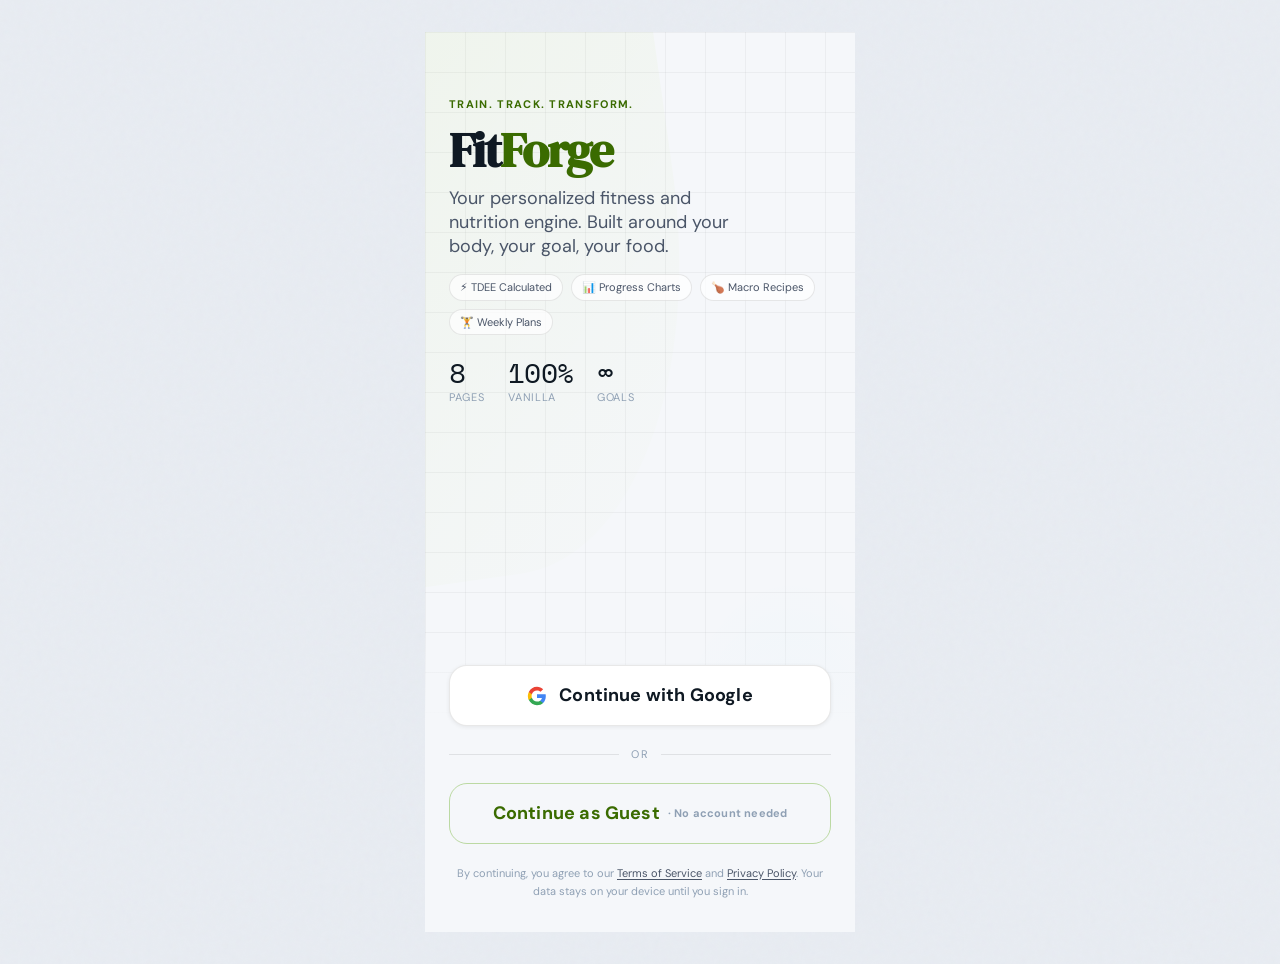
==== commit 296324a8: "Update and rename inde.html to index.html" ====
--- a/index.html
+++ b/index.html
@@ -4,1045 +4,330 @@
   <meta charset="UTF-8">
   <meta name="viewport" content="width=device-width, initial-scale=1.0, viewport-fit=cover">
   <meta name="theme-color" content="#090b10">
-  <meta name="description" content="FitForge Dashboard — Your daily fitness and nutrition overview">
-
-  <!-- PWA manifest (create manifest.json separately) -->
-  <link rel="manifest" href="manifest.json">
-
-  <!-- Google Fonts: DM Serif Display + Space Mono + DM Sans -->
+  <meta name="description" content="FitForge — AI-powered fitness and nutrition tracking">
+  <meta name="apple-mobile-web-app-capable" content="yes">
+  <meta name="apple-mobile-web-app-status-bar-style" content="black-translucent">
+
   <link rel="preconnect" href="https://fonts.googleapis.com">
   <link rel="preconnect" href="https://fonts.gstatic.com" crossorigin>
   <link href="https://fonts.googleapis.com/css2?family=DM+Serif+Display:ital@0;1&family=Space+Mono:wght@400;700&family=DM+Sans:wght@400;500;700&display=swap" rel="stylesheet">
 
   <link rel="stylesheet" href="styles-light-full.css">
-
-  <title>FitForge — Dashboard</title>
-
-  <!-- Page-specific styles, scoped to this page's components -->
+  
+
+  <title>FitForge — Sign In</title>
+
   <style>
-    /* ── HERO GREETING SECTION ─────────────────────────────────── */
-
-    .hero {
-      padding: var(--space-6) 0 var(--space-4);
-    }
-
-    .hero__date {
-      font-size: var(--text-xs);
-      font-weight: var(--weight-bold);
-      letter-spacing: var(--tracking-widest);
-      text-transform: uppercase;
-      color: var(--color-text-muted);
-      margin-bottom: var(--space-2);
-    }
-
-    .hero__greeting {
-      font-family: var(--font-display);
-      font-size: var(--text-2xl);
-      color: var(--color-text-primary);
-      line-height: var(--leading-tight);
-      letter-spacing: var(--tracking-tight);
-    }
-
-    .hero__greeting em {
-      color: var(--color-accent);
-      font-style: normal;
-    }
-
-    .hero__sub {
-      margin-top: var(--space-2);
-      font-size: var(--text-sm);
-      color: var(--color-text-secondary);
-    }
-
-    /* ── CALORIE RING CARD ────────────────────────────────────── */
-
-    .calorie-card {
-      background: linear-gradient(135deg, var(--color-bg-surface) 0%, var(--color-bg-elevated) 100%);
-      border: 1px solid var(--color-border-accent);
-      border-radius: var(--radius-xl);
-      padding: var(--space-6);
+    /* ── ADDITIONAL LOGIN-SPECIFIC STYLES ──────────────────────── */
+
+    /* Google logo SVG inline */
+    .google-logo {
+      width: 20px;
+      height: 20px;
+      flex-shrink: 0;
+    }
+
+    /* Animated shimmer on the logo */
+    @keyframes logoPulse {
+      0%, 100% { text-shadow: 0 0 0 transparent; }
+      50%       { text-shadow: 0 0 30px rgba(200,255,0,0.2); }
+    }
+
+    .login-hero__logo {
+      animation: logoPulse 4s ease-in-out infinite;
+    }
+
+    /* Stat counters in the hero */
+    .login-stats {
       display: flex;
-      align-items: center;
       gap: var(--space-6);
-      position: relative;
-      overflow: hidden;
-    }
-
-    /* Decorative lime radial gradient background on the card */
-    .calorie-card::before {
-      content: '';
-      position: absolute;
-      top: -60px;
-      right: -60px;
-      width: 200px;
-      height: 200px;
-      border-radius: 50%;
-      background: radial-gradient(circle, rgba(200, 255, 0, 0.06) 0%, transparent 70%);
-      pointer-events: none;
-    }
-
-    .calorie-card__ring-wrap {
-      position: relative;
-      width: 120px;
-      height: 120px;
-      flex-shrink: 0;
-    }
-
-    /* SVG donut ring — drawn via stroke-dasharray technique */
-    .calorie-ring {
-      width: 120px;
-      height: 120px;
-      transform: rotate(-90deg); /* Start from top, not right */
-    }
-
-    .calorie-ring__track {
-      fill: none;
-      stroke: var(--color-bg-input);
-      stroke-width: 8;
-    }
-
-    .calorie-ring__fill {
-      fill: none;
-      stroke: var(--color-accent);
-      stroke-width: 8;
-      stroke-linecap: round;
-      /* Animated via JS: stroke-dasharray controls the "progress" */
-      stroke-dasharray: 0 339; /* circumference = 2π × r = 2π × 54 ≈ 339 */
-      transition: stroke-dasharray 1.2s cubic-bezier(0.4, 0, 0.2, 1);
-    }
-
-    .calorie-card__ring-center {
-      position: absolute;
-      inset: 0;
-      display: flex;
-      flex-direction: column;
-      align-items: center;
-      justify-content: center;
-    }
-
-    .calorie-card__cal-consumed {
+      margin-top: var(--space-6);
+    }
+
+    .login-stat__value {
       font-family: var(--font-mono);
       font-size: var(--text-xl);
-      font-weight: var(--weight-bold);
-      color: var(--color-text-primary);
-      line-height: 1;
-    }
-
-    .calorie-card__cal-label {
-      font-size: 9px;
-      letter-spacing: 0.08em;
-      text-transform: uppercase;
-      color: var(--color-text-secondary);
-      margin-top: 2px;
-    }
-
-    .calorie-card__info {
-      flex: 1;
-      display: flex;
-      flex-direction: column;
-      gap: var(--space-3);
-    }
-
-    .calorie-card__target-line {
-      font-size: var(--text-sm);
-      color: var(--color-text-secondary);
-    }
-
-    .calorie-card__target-line strong {
-      font-family: var(--font-mono);
-      color: var(--color-accent);
-    }
-
-    .calorie-card__remaining {
-      font-family: var(--font-mono);
-      font-size: var(--text-2xl);
       color: var(--color-text-primary);
       line-height: 1;
       letter-spacing: -0.03em;
     }
 
-    .calorie-card__remaining-label {
-      font-size: var(--text-xs);
-      color: var(--color-text-secondary);
-      letter-spacing: 0.05em;
-      text-transform: uppercase;
-    }
-
-    /* ── MACRO SUMMARY CARD ───────────────────────────────────── */
-
-    .macro-card {
-      background-color: var(--color-bg-surface);
-      border: 1px solid var(--color-border);
-      border-radius: var(--radius-lg);
-      padding: var(--space-5);
-    }
-
-    .macro-card__title {
-      font-size: var(--text-xs);
-      font-weight: var(--weight-bold);
-      letter-spacing: var(--tracking-widest);
-      text-transform: uppercase;
-      color: var(--color-text-secondary);
-      margin-bottom: var(--space-4);
-    }
-
-    .macro-bars {
-      display: flex;
-      flex-direction: column;
-      gap: var(--space-4);
-    }
-
-    .macro-item {
-      display: grid;
-      /* Icon | Name | Bar | Values */
-      grid-template-columns: 10px 56px 1fr auto;
-      align-items: center;
-      gap: var(--space-3);
-    }
-
-    .macro-item__dot {
-      width: 8px;
-      height: 8px;
-      border-radius: 50%;
-      flex-shrink: 0;
-    }
-
-    .macro-item__name {
-      font-size: var(--text-sm);
-      font-weight: var(--weight-medium);
-      color: var(--color-text-secondary);
-    }
-
-    .macro-item__bar-wrap {
-      height: 4px;
-      background: var(--color-bg-input);
-      border-radius: var(--radius-full);
-      overflow: hidden;
-    }
-
-    .macro-item__bar-fill {
-      height: 100%;
-      border-radius: var(--radius-full);
-      width: 0; /* Animated by JS */
-      transition: width 1s cubic-bezier(0.4, 0, 0.2, 1);
-    }
-
-    .macro-item__values {
-      font-family: var(--font-mono);
-      font-size: var(--text-xs);
-      color: var(--color-text-secondary);
-      white-space: nowrap;
-    }
-
-    /* ── QUICK STAT CARDS (2-column grid) ────────────────────── */
-
-    .quick-stats {
-      display: grid;
-      grid-template-columns: 1fr 1fr;
-      gap: var(--space-3);
-    }
-
-    /* ── TODAY'S WORKOUT CARD ─────────────────────────────────── */
-
-    .workout-today-card {
-      background: linear-gradient(135deg, #0f1a2e 0%, #111621 100%);
-      border: 1px solid rgba(0, 200, 255, 0.15);
-      border-radius: var(--radius-lg);
-      padding: var(--space-5);
-      display: flex;
-      justify-content: space-between;
-      align-items: center;
-      gap: var(--space-4);
-      cursor: pointer;
-      transition: border-color var(--transition-normal);
-    }
-
-    .workout-today-card:hover {
-      border-color: rgba(0, 200, 255, 0.3);
-    }
-
-    .workout-today-card__badge {
-      display: inline-flex;
-      align-items: center;
-      gap: var(--space-2);
-      background: var(--color-blue-glow);
-      border: 1px solid rgba(0, 200, 255, 0.2);
-      border-radius: var(--radius-full);
-      padding: 3px 10px;
-      font-size: var(--text-xs);
-      font-weight: var(--weight-bold);
-      color: var(--color-blue);
-      margin-bottom: var(--space-3);
-      width: fit-content;
-      letter-spacing: 0.05em;
-      text-transform: uppercase;
-    }
-
-    .workout-today-card__name {
-      font-family: var(--font-display);
-      font-size: var(--text-xl);
-      color: var(--color-text-primary);
-      line-height: var(--leading-tight);
-    }
-
-    .workout-today-card__meta {
-      font-size: var(--text-sm);
-      color: var(--color-text-secondary);
-      margin-top: var(--space-2);
-    }
-
-    .workout-today-card__arrow {
-      width: 42px;
-      height: 42px;
-      border-radius: var(--radius-full);
-      background: var(--color-blue-glow);
-      border: 1px solid rgba(0, 200, 255, 0.2);
-      display: flex;
-      align-items: center;
-      justify-content: center;
-      font-size: 18px;
-      flex-shrink: 0;
-      transition: transform var(--transition-spring);
-    }
-
-    .workout-today-card:hover .workout-today-card__arrow {
-      transform: translateX(3px);
-    }
-
-    /* ── RECENT ACTIVITY LIST ─────────────────────────────────── */
-
-    .activity-list {
-      display: flex;
-      flex-direction: column;
-      gap: var(--space-1);
-    }
-
-    .activity-item {
-      display: flex;
-      align-items: center;
-      gap: var(--space-3);
-      padding: var(--space-3) var(--space-4);
-      background: var(--color-bg-surface);
-      border-radius: var(--radius-md);
-      border: 1px solid transparent;
-      transition: border-color var(--transition-fast);
-    }
-
-    .activity-item:hover {
-      border-color: var(--color-border);
-    }
-
-    .activity-item__icon {
-      width: 34px;
-      height: 34px;
-      border-radius: var(--radius-sm);
-      background: var(--color-bg-elevated);
-      display: flex;
-      align-items: center;
-      justify-content: center;
-      font-size: 16px;
-      flex-shrink: 0;
-    }
-
-    .activity-item__info {
-      flex: 1;
-      min-width: 0;
-    }
-
-    .activity-item__title {
-      font-size: var(--text-sm);
-      font-weight: var(--weight-medium);
-      color: var(--color-text-primary);
-      white-space: nowrap;
-      overflow: hidden;
-      text-overflow: ellipsis;
-    }
-
-    .activity-item__time {
+    .login-stat__label {
       font-size: var(--text-xs);
       color: var(--color-text-muted);
-      margin-top: 1px;
-    }
-
-    .activity-item__value {
-      font-family: var(--font-mono);
+      text-transform: uppercase;
+      letter-spacing: 0.06em;
+      margin-top: 2px;
+    }
+
+    /* Error message */
+    .login-error {
+      background: var(--color-danger-glow);
+      border: 1px solid rgba(239,68,68,0.2);
+      border-radius: var(--radius-md);
+      padding: var(--space-3) var(--space-4);
       font-size: var(--text-sm);
-      color: var(--color-text-secondary);
-      white-space: nowrap;
-    }
-
-    /* ── WATER TRACKER ────────────────────────────────────────── */
-
-    .water-tracker {
-      background: var(--color-bg-surface);
-      border: 1px solid var(--color-border);
-      border-radius: var(--radius-lg);
-      padding: var(--space-5);
-    }
-
-    .water-tracker__header {
-      display: flex;
-      justify-content: space-between;
-      align-items: center;
-      margin-bottom: var(--space-4);
-    }
-
-    .water-tracker__cups {
-      display: flex;
-      gap: var(--space-2);
-      flex-wrap: wrap;
-    }
-
-    /* Each cup button — tap to log water */
-    .water-cup {
-      width: 36px;
-      height: 36px;
-      border-radius: var(--radius-sm);
-      border: 1.5px solid var(--color-border);
-      background: var(--color-bg-input);
-      cursor: pointer;
-      display: flex;
-      align-items: center;
-      justify-content: center;
-      font-size: 16px;
-      transition: all var(--transition-fast);
-      user-select: none;
-    }
-
-    .water-cup.is-filled {
-      background: var(--color-blue-glow);
-      border-color: var(--color-blue);
-      animation: scaleIn var(--transition-spring) both;
-    }
-
-    .water-cup:hover:not(.is-filled) {
-      border-color: rgba(0, 200, 255, 0.4);
-    }
+      color: var(--color-danger);
+      text-align: center;
+      display: none;
+    }
+    .login-error.is-visible { display: block; }
   </style>
 </head>
 
 <body>
-  <div class="app-shell">
-
-    <!-- ════════════════════════════════════════════════════
-         TOP HEADER
-         ═════════════════════════════════════════════════ -->
-    <header class="app-header">
-      <div class="app-header__logo">Fit<span>Forge</span></div>
-
-      <div style="display:flex; gap:8px; align-items:center;">
-        <!-- Streak counter badge -->
-        <div style="display:flex; align-items:center; gap:5px; background:var(--color-accent-subtle); border:1px solid var(--color-border-accent); border-radius:var(--radius-full); padding:4px 10px;">
-          <span style="font-size:13px;">🔥</span>
-          <span id="streak-count" style="font-family:var(--font-mono); font-size:var(--text-sm); font-weight:700; color:var(--color-accent);">0</span>
+  <!--
+    LOGIN PAGE LAYOUT NOTE:
+    This page does NOT use the .app-shell wrapper used by other pages.
+    It's a full-viewport layout because it's a standalone entry screen.
+    Other pages use .app-shell to create the 430px phone-frame constraint.
+  -->
+  <div class="login-page">
+
+    <!-- Decorative background layers -->
+    <div class="login-page__bg" aria-hidden="true">
+      <div class="login-page__bg-grid"></div>
+      <div class="login-page__bg-shard"></div>
+      <!-- Secondary diagonal accent -->
+      <div style="
+        position:absolute; bottom:-10%; right:-15%;
+        width:60%; height:50%;
+        background: radial-gradient(ellipse, rgba(0,200,255,0.04) 0%, transparent 70%);
+        border-radius:50%;
+      "></div>
+    </div>
+
+    <!-- ══════════════════════════════════════════════════
+         HERO — Brand section at top of screen
+         ════════════════════════════════════════════════ -->
+    <div class="login-hero" role="banner">
+      <p class="login-hero__eyebrow">Train. Track. Transform.</p>
+
+      <h1 class="login-hero__logo">Fit<span>Forge</span></h1>
+
+      <p class="login-hero__tagline">
+        Your personalized fitness and nutrition engine.
+        Built around your body, your goal, your food.
+      </p>
+
+      <!-- App feature pills -->
+      <div class="login-features" role="list">
+        <div class="login-feature-pill" role="listitem">⚡ TDEE Calculated</div>
+        <div class="login-feature-pill" role="listitem">📊 Progress Charts</div>
+        <div class="login-feature-pill" role="listitem">🍗 Macro Recipes</div>
+        <div class="login-feature-pill" role="listitem">🏋️ Weekly Plans</div>
+      </div>
+
+      <!-- Vanity stats (static demo numbers) -->
+      <div class="login-stats" aria-label="App statistics">
+        <div>
+          <div class="login-stat__value">8</div>
+          <div class="login-stat__label">Pages</div>
         </div>
-
-        <!-- Avatar / profile button -->
-        <button class="app-header__action" aria-label="Open profile menu" onclick="window.location.href='progress-log.html'">
-          <span aria-hidden="true" id="header-avatar" style="font-size:18px;">👤</span>
-        </button>
+        <div>
+          <div class="login-stat__value">100%</div>
+          <div class="login-stat__label">Vanilla</div>
+        </div>
+        <div>
+          <div class="login-stat__value">∞</div>
+          <div class="login-stat__label">Goals</div>
+        </div>
       </div>
-    </header>
-
-    <!-- ════════════════════════════════════════════════════
-         MAIN PAGE CONTENT
-         All sections below are inside the scrollable area.
-         ═════════════════════════════════════════════════ -->
-    <main class="page-content" id="page-content">
-
-      <!-- SECTION 1: Hero Greeting -->
-      <section class="hero">
-        <p class="hero__date" id="today-date">Loading...</p>
-        <h1 class="hero__greeting">
-          Good <span id="time-of-day">morning</span>,
-          <em id="user-name">Athlete</em>.
-        </h1>
-        <p class="hero__sub" id="goal-summary">Loading your plan...</p>
-      </section>
-
-      <!-- SECTION 2: Calorie Ring Card -->
-      <section aria-label="Calorie summary">
-        <div class="calorie-card">
-
-          <!-- Donut ring: stroke-dasharray progress technique -->
-          <div class="calorie-card__ring-wrap">
-            <svg class="calorie-ring" viewBox="0 0 120 120" aria-hidden="true">
-              <!-- Background track circle -->
-              <circle class="calorie-ring__track" cx="60" cy="60" r="54"/>
-              <!-- Foreground progress circle — animated by JS -->
-              <circle class="calorie-ring__fill" id="calorie-ring-fill" cx="60" cy="60" r="54"/>
-            </svg>
-
-            <!-- Centered text inside the ring -->
-            <div class="calorie-card__ring-center">
-              <span class="calorie-card__cal-consumed" id="cal-consumed">0</span>
-              <span class="calorie-card__cal-label">eaten</span>
-            </div>
-          </div>
-
-          <!-- Text info to the right of the ring -->
-          <div class="calorie-card__info">
-            <div>
-              <div class="calorie-card__remaining-label">Remaining</div>
-              <div class="calorie-card__remaining" id="cal-remaining">—</div>
-            </div>
-            <div class="calorie-card__target-line">
-              Goal: <strong id="cal-target">—</strong>
-            </div>
-            <div id="calorie-status-badge"></div>
-          </div>
-        </div>
-      </section>
-
-      <!-- SECTION 3: Macro Progress Bars -->
-      <section aria-label="Macronutrient breakdown">
-        <div class="macro-card">
-          <p class="macro-card__title">Today's Macros</p>
-
-          <div class="macro-bars" id="macro-bars">
-            <!-- Macro items injected by JS -->
-            <!-- Skeleton placeholders while loading -->
-            <div class="skeleton skeleton--text" style="height:16px; width:100%;"></div>
-            <div class="skeleton skeleton--text" style="height:16px; width:100%;"></div>
-            <div class="skeleton skeleton--text" style="height:16px; width:100%;"></div>
-          </div>
-        </div>
-      </section>
-
-      <!-- SECTION 4: Quick Stats Grid -->
-      <section aria-label="Quick stats">
-        <div class="section-header">
-          <h2 class="section-header__title">At a Glance</h2>
-        </div>
-
-        <div class="quick-stats" id="quick-stats">
-          <!-- Metric Card 1: Workouts this week -->
-          <div class="metric-card" id="card-workouts">
-            <div class="metric-card__icon metric-card__icon--lime">🏋️</div>
-            <div>
-              <div class="metric-card__label">Workouts</div>
-              <div class="metric-card__value metric-card__value--accent" id="workouts-count">—</div>
-              <div class="metric-card__sub">this week</div>
-            </div>
-            <div class="metric-card__bg-circle" style="background:var(--color-accent);"></div>
-          </div>
-
-          <!-- Metric Card 2: Water intake -->
-          <div class="metric-card" id="card-water">
-            <div class="metric-card__icon metric-card__icon--blue">💧</div>
-            <div>
-              <div class="metric-card__label">Water</div>
-              <div class="metric-card__value metric-card__value--blue" id="water-oz">—</div>
-              <div class="metric-card__sub">oz today</div>
-            </div>
-            <div class="metric-card__bg-circle" style="background:var(--color-blue);"></div>
-          </div>
-
-          <!-- Metric Card 3: Current weight -->
-          <div class="metric-card" id="card-weight">
-            <div class="metric-card__icon metric-card__icon--amber">⚖️</div>
-            <div>
-              <div class="metric-card__label">Weight</div>
-              <div class="metric-card__value metric-card__value--amber" id="current-weight">—</div>
-              <div class="metric-card__sub" id="weight-delta">vs. start</div>
-            </div>
-            <div class="metric-card__bg-circle" style="background:var(--color-warning);"></div>
-          </div>
-
-          <!-- Metric Card 4: Streak -->
-          <div class="metric-card" id="card-streak">
-            <div class="metric-card__icon metric-card__icon--danger">🔥</div>
-            <div>
-              <div class="metric-card__label">Streak</div>
-              <div class="metric-card__value" style="color:var(--color-danger);" id="streak-days">—</div>
-              <div class="metric-card__sub">days</div>
-            </div>
-            <div class="metric-card__bg-circle" style="background:var(--color-danger);"></div>
-          </div>
-        </div>
-      </section>
-
-      <!-- SECTION 5: Today's Workout -->
-      <section aria-label="Today's workout">
-        <div class="section-header">
-          <h2 class="section-header__title">Today's Workout</h2>
-          <a class="section-header__link" href="workouts.html">View Plan →</a>
-        </div>
-
-        <div class="workout-today-card" onclick="window.location.href='workouts.html'"
-             role="button" tabindex="0" aria-label="Go to today's workout">
-          <div>
-            <div class="workout-today-card__badge">
-              <span>●</span>
-              <span id="workout-day-type">Training Day</span>
-            </div>
-            <div class="workout-today-card__name" id="workout-name">Loading workout...</div>
-            <div class="workout-today-card__meta" id="workout-meta">— exercises · — min</div>
-          </div>
-          <div class="workout-today-card__arrow" aria-hidden="true">→</div>
-        </div>
-      </section>
-
-      <!-- SECTION 6: Water Tracker -->
-      <section aria-label="Water intake tracker">
-        <div class="section-header">
-          <h2 class="section-header__title">Hydration</h2>
-          <span class="section-header__link" id="water-label">0 / 8 cups</span>
-        </div>
-
-        <div class="water-tracker">
-          <div class="water-tracker__cups" id="water-cups" role="group" aria-label="Water cups tracker">
-            <!-- 8 cup buttons injected by JS -->
-          </div>
-        </div>
-      </section>
-
-      <!-- SECTION 7: Recent Activity Feed -->
-      <section aria-label="Recent activity">
-        <div class="section-header">
-          <h2 class="section-header__title">Recent Activity</h2>
-        </div>
-
-        <div class="activity-list" id="activity-list">
-          <!-- Activity items injected by JS -->
-          <div class="skeleton skeleton--card" style="height:56px;"></div>
-          <div class="skeleton skeleton--card" style="height:56px;"></div>
-          <div class="skeleton skeleton--card" style="height:56px;"></div>
-        </div>
-      </section>
-
-      <!-- Spacer so last content clears the bottom nav -->
-      <div style="height: var(--space-8);"></div>
-    </main>
-
-    <!-- Bottom navigation bar — rendered by JS -->
-    <div id="bottom-nav-container"></div>
-
-  </div><!-- end .app-shell -->
-
-  <!-- Load global script first (provides AppState, FitnessCalculator, etc.) -->
+    </div>
+
+    <!-- ══════════════════════════════════════════════════
+         LOGIN PANEL — Auth controls at bottom of screen
+         ════════════════════════════════════════════════ -->
+    <div class="login-panel" role="main">
+
+      <!-- Error message (hidden by default, shown on failed auth) -->
+      <div class="login-error" id="login-error" role="alert" aria-live="polite"></div>
+
+      <!-- Primary CTA: Google Sign-In -->
+      <button
+        class="btn btn--secondary btn--lg btn--full btn--google"
+        id="btn-google-signin"
+        aria-label="Sign in with Google"
+        onclick="handleGoogleSignIn()"
+      >
+        <!--
+          Google logo SVG inline.
+          Using the official Google "G" logo colors (not a third-party import).
+          This is safe to inline in vanilla HTML.
+        -->
+        <svg class="google-logo" viewBox="0 0 24 24" xmlns="http://www.w3.org/2000/svg" aria-hidden="true">
+          <path d="M22.56 12.25c0-.78-.07-1.53-.2-2.25H12v4.26h5.92c-.26 1.37-1.04 2.53-2.21 3.31v2.77h3.57c2.08-1.92 3.28-4.74 3.28-8.09z" fill="#4285F4"/>
+          <path d="M12 23c2.97 0 5.46-.98 7.28-2.66l-3.57-2.77c-.98.66-2.23 1.06-3.71 1.06-2.86 0-5.29-1.93-6.16-4.53H2.18v2.84C3.99 20.53 7.7 23 12 23z" fill="#34A853"/>
+          <path d="M5.84 14.09c-.22-.66-.35-1.36-.35-2.09s.13-1.43.35-2.09V7.07H2.18C1.43 8.55 1 10.22 1 12s.43 3.45 1.18 4.93l2.85-2.22.81-.62z" fill="#FBBC05"/>
+          <path d="M12 5.38c1.62 0 3.06.56 4.21 1.64l3.15-3.15C17.45 2.09 14.97 1 12 1 7.7 1 3.99 3.47 2.18 7.07l3.66 2.84c.87-2.6 3.3-4.53 6.16-4.53z" fill="#EA4335"/>
+        </svg>
+        Continue with Google
+      </button>
+
+      <!-- Divider -->
+      <div class="login-divider" aria-hidden="true">
+        <div class="login-divider__line"></div>
+        <span class="login-divider__text">or</span>
+        <div class="login-divider__line"></div>
+      </div>
+
+      <!-- Secondary CTA: Guest / demo mode -->
+      <button
+        class="btn btn--ghost btn--lg btn--full"
+        id="btn-guest"
+        aria-label="Continue without signing in (demo mode)"
+        onclick="handleGuestMode()"
+      >
+        <span>Continue as Guest</span>
+        <span style="font-size:var(--text-xs); color:var(--color-text-muted);">· No account needed</span>
+      </button>
+
+      <!-- Legal disclaimer -->
+      <p class="login-legal">
+        By continuing, you agree to our
+        <a href="#" onclick="return false;">Terms of Service</a>
+        and
+        <a href="#" onclick="return false;">Privacy Policy</a>.
+        Your data stays on your device until you sign in.
+      </p>
+
+    </div><!-- end .login-panel -->
+  </div><!-- end .login-page -->
+
+  <!--
+    script.js loaded LAST so CONFIG, AppState, Router, etc.
+    are all available when the inline script below runs.
+  -->
   <script src="script-merged.js"></script>
-
-  <!-- Page-specific JavaScript for the dashboard -->
+  
+
   <script>
     /**
      * ============================================================
-     * DASHBOARD PAGE SCRIPT
-     * index.html — inline script
+     * LOGIN PAGE SCRIPT
+     * login.html — inline script
      *
-     * This script is responsible ONLY for the dashboard page.
-     * It reads from AppState (populated by script.js) and
-     * hydrates the DOM with personalized data.
+     * ROUTING LOGIC (runs immediately on page load):
+     *
+     *   Check 1: Is there an auth token in localStorage?
+     *     No  → Stay on login page (user must sign in)
+     *     Yes → Check 2:
+     *
+     *   Check 2: Is there a completed UserProfile?
+     *     No  → Redirect to onboarding.html (new user, logged in)
+     *     Yes → Redirect to index.html (returning user, all set)
+     *
+     * Python analogy: this is like middleware in a Flask app —
+     * it runs before the page renders and redirects if conditions
+     * aren't met.
      * ============================================================
      */
 
-    // ─── Constants for this page ──────────────────────────────
-    // Total circumference of the SVG ring (2π × radius 54)
-    const RING_CIRCUMFERENCE = 2 * Math.PI * 54; // ≈ 339.29
-
-    // How many water cups we track per day
-    const TOTAL_WATER_CUPS = 8;
-
-    // ─── Page State ───────────────────────────────────────────
-    // Local state for this page (distinct from AppState).
-    // Only data that's dashboard-specific lives here.
-    const dashboardState = {
-      waterCupsFilled: 0,    // How many cups the user has tapped
-      dailyLog:        null, // Today's DailyLog from the API
-      profile:         null, // User profile from AppState
-    };
-
-
-    /* ─────────────────────────────────────────────────────────
-       INITIALIZATION — called on DOMContentLoaded (via script.js)
-       We add our own listener here so it runs after script.js's.
+    /* ─── IMMEDIATE ROUTING CHECK ───────────────────────────────
+       Runs synchronously before the DOM renders (no flash of
+       the login UI for already-authenticated users).
     ─────────────────────────────────────────────────────────── */
-    document.addEventListener('DOMContentLoaded', async () => {
-
-      // 1. Get the user profile (stored during onboarding)
-      //    AppState.getProfile() checks memory first, then localStorage.
-      dashboardState.profile = AppState.getProfile();
-
-      // 2. Render the greeting section (fast, sync, no API needed)
-      renderGreeting(dashboardState.profile);
-
-      // 3. Build the water cup buttons (interactive, pure DOM)
-      renderWaterCups();
-
-      // 4. Fetch today's daily log from the backend (async)
-      //    While fetching, skeletons are visible (they're in the HTML)
+    (function checkExistingAuth() {
+      const token   = localStorage.getItem(CONFIG.STORAGE_KEYS.AUTH_TOKEN);
+      const profile = AppState.getProfile();
+
+      if (token && profile?.onboardingComplete) {
+        // Returning user: fully set up → go straight to dashboard
+        window.location.replace('dashboard.html');
+        return;
+      }
+
+      if (token && !profile?.onboardingComplete) {
+        // New user: signed in but hasn't finished onboarding
+        window.location.replace('onboarding.html');
+        return;
+      }
+
+      // No token → stay on login page (do nothing)
+    })();
+
+
+    /* ─── GOOGLE SIGN-IN HANDLER ────────────────────────────────
+       Called when user taps the "Continue with Google" button.
+    ─────────────────────────────────────────────────────────── */
+    async function handleGoogleSignIn() {
+      const btn = document.getElementById('btn-google-signin');
+      hideError();
+
+      // Show loading state — btn--loading class hides text and shows spinner
+      btn.classList.add('btn--loading');
+      btn.disabled = true;
+
       try {
-        const userId = dashboardState.profile?.id ?? 'anonymous';
-        const today  = UIHelpers.getTodayString();
-
-        dashboardState.dailyLog = await SupabaseAPI.getDailyLog(userId, today);
-
-        // 5. Once we have data, update all the metrics
-        renderCalorieRing(dashboardState.dailyLog, dashboardState.profile);
-        renderMacroBars(dashboardState.dailyLog, dashboardState.profile);
-        renderQuickStats(dashboardState.dailyLog, dashboardState.profile);
-        renderWorkoutCard(dashboardState.profile);
-        renderActivityFeed(dashboardState.dailyLog);
+        // Call the placeholder (returns mock user data in Phase 3)
+        // In production, Supabase triggers an OAuth redirect here.
+        // The user would leave the page, sign in at Google, then
+        // return to a callback URL that sets the session.
+        const { user, session } = await SupabaseAPI.signInWithGoogle();
+
+        // Store the auth token in localStorage
+        // In production, Supabase auto-manages this via supabase.auth.onAuthStateChange()
+        localStorage.setItem(CONFIG.STORAGE_KEYS.AUTH_TOKEN, session.access_token);
+
+        // Store the mock user object in AppState
+        AppState.set('user', user);
+
+        // Now check if this user has completed onboarding
+        const existingProfile = await SupabaseAPI.getProfile(user.id);
+
+        if (existingProfile?.onboardingComplete) {
+          // Returning user → update AppState and go to dashboard
+          await AppState.saveProfile(existingProfile);
+          window.location.replace('dashboard.html');
+        } else {
+          // New user → go to onboarding
+          window.location.replace('onboarding.html');
+        }
 
       } catch (error) {
-        console.error('Dashboard data fetch failed:', error);
-        UIHelpers.showToast('Could not load today's data', 'error');
-        renderFallbackState();
-      }
-    });
-
-
-    /* ─────────────────────────────────────────────────────────
-       RENDER: GREETING
-       Updates the hero section at the top of the page.
+        console.error('Google sign-in failed:', error);
+        showError('Sign-in failed. Please try again or use Guest mode.');
+        btn.classList.remove('btn--loading');
+        btn.disabled = false;
+      }
+    }
+
+
+    /* ─── GUEST MODE HANDLER ────────────────────────────────────
+       Creates a local-only "guest" session — no real auth.
+       Perfect for demoing the app without a backend.
     ─────────────────────────────────────────────────────────── */
-    function renderGreeting(profile) {
-      // Get the hour to determine time-of-day greeting
-      const hour = new Date().getHours();
-      const timeLabel = hour < 12 ? 'morning' : hour < 17 ? 'afternoon' : 'evening';
-
-      // Format today's date in a friendly way: "Monday, June 3"
-      const dateStr = UIHelpers.formatDate(new Date(), 'long');
-
-      // Update DOM elements using UIHelpers.setText (safe, null-checks)
-      UIHelpers.setText('#today-date', dateStr);
-      UIHelpers.setText('#time-of-day', timeLabel);
-      UIHelpers.setText('#user-name', profile?.name?.split(' ')[0] ?? 'Athlete');
-
-      // Goal-specific motivational subtitle
-      const goalMessages = {
-        fat_loss:     '🔥 You're in a fat loss phase. Stay in the deficit.',
-        muscle_gain:  '💪 Building phase active. Hit your protein.',
-        maintenance:  '⚖️ Maintenance mode. Keep up the good work.',
-        recomp:       '🔄 Recomp phase. Consistency is everything.',
-      };
-      const goal = profile?.goal ?? 'maintenance';
-      UIHelpers.setText('#goal-summary', goalMessages[goal] ?? 'Crush today's plan.');
-    }
-
-
-    /* ─────────────────────────────────────────────────────────
-       RENDER: CALORIE RING
-       Animates the SVG donut chart and updates calorie numbers.
-
-       The ring uses the "stroke-dasharray" SVG technique:
-       - stroke-dasharray: [dash_length] [gap_length]
-       - Setting dash_length to (progress/100 × circumference)
-         makes the ring appear partially filled.
+    function handleGuestMode() {
+      // Create a guest token (not a real JWT — just a flag)
+      const guestToken = `guest-${Date.now()}`;
+      localStorage.setItem(CONFIG.STORAGE_KEYS.AUTH_TOKEN, guestToken);
+
+      // Check if onboarding was previously completed (guest may have done this before)
+      const existingProfile = AppState.getProfile();
+
+      if (existingProfile?.onboardingComplete) {
+        // Guest has completed onboarding in a previous session
+        window.location.replace('dashboard.html');
+      } else {
+        // First time → go to onboarding
+        window.location.replace('onboarding.html');
+      }
+    }
+
+
+    /* ─── UI HELPERS (local to this page) ──────────────────────
     ─────────────────────────────────────────────────────────── */
-    function renderCalorieRing(log, profile) {
-      if (!log || !profile) return;
-
-      // Get the target from the stored nutrition plan on the profile
-      const targetCal = profile.calculatedMacros?.targetCalories ?? 2000;
-      const consumed  = log.caloriesIn ?? 0;
-      const remaining = Math.max(0, targetCal - consumed);
-
-      // Calculate the progress percentage (capped at 100%)
-      const percent  = Math.min(1, consumed / targetCal);
-      // The "dash" part of the ring (filled arc length)
-      const dashLen  = percent * RING_CIRCUMFERENCE;
-      // The "gap" part (unfilled arc length)
-      const gapLen   = RING_CIRCUMFERENCE - dashLen;
-
-      // Update the SVG circle's stroke-dasharray
-      // We do this inside requestAnimationFrame so the CSS transition triggers
-      const ringFill = document.getElementById('calorie-ring-fill');
-      requestAnimationFrame(() => {
-        if (ringFill) {
-          ringFill.style.strokeDasharray = `${dashLen} ${gapLen}`;
-
-          // Change ring color if over budget
-          if (consumed > targetCal) {
-            ringFill.style.stroke = 'var(--color-danger)';
-          }
-        }
-      });
-
-      // Update the text inside the ring
-      UIHelpers.setText('#cal-consumed', consumed.toLocaleString());
-      UIHelpers.setText('#cal-remaining', remaining.toLocaleString());
-      UIHelpers.setText('#cal-target', targetCal.toLocaleString());
-
-      // Add a status badge below the target
-      const statusContainer = document.getElementById('calorie-status-badge');
-      if (statusContainer) {
-        if (consumed <= targetCal) {
-          statusContainer.innerHTML = `<span class="badge badge--success">On Track</span>`;
-        } else {
-          statusContainer.innerHTML = `<span class="badge badge--warning">Over Budget</span>`;
-        }
-      }
-    }
-
-
-    /* ─────────────────────────────────────────────────────────
-       RENDER: MACRO BARS
-       Creates the three macro progress bars (protein/carbs/fat).
-    ─────────────────────────────────────────────────────────── */
-    function renderMacroBars(log, profile) {
-      const macroContainer = document.getElementById('macro-bars');
-      if (!macroContainer || !log || !profile) return;
-
-      // Get targets from profile's stored nutrition plan
-      const targets = profile.calculatedMacros ?? {
-        proteinG: 180, carbsG: 200, fatG: 60
-      };
-
-      // Define the three macro rows with their display config
-      const macros = [
-        {
-          name:    'Protein',
-          consumed: log.proteinG    ?? 0,
-          target:   targets.proteinG ?? 180,
-          color:   'var(--color-protein)', // lime
-          dot:     '#c8ff00',
-        },
-        {
-          name:    'Carbs',
-          consumed: log.carbsG     ?? 0,
-          target:   targets.carbsG ?? 200,
-          color:   'var(--color-carbs)',   // blue
-          dot:     '#00c8ff',
-        },
-        {
-          name:    'Fat',
-          consumed: log.fatG       ?? 0,
-          target:   targets.fatG   ?? 60,
-          color:   'var(--color-fat)',     // amber
-          dot:     '#f59e0b',
-        },
-      ];
-
-      // Build the HTML for all three macro rows
-      // Note: data-fill-percent is read back by the animation code below
-      macroContainer.innerHTML = macros.map(macro => {
-        const percent = Math.min(100, Math.round((macro.consumed / macro.target) * 100));
-        return `
-          <div class="macro-item">
-            <div class="macro-item__dot" style="background:${macro.dot};"></div>
-            <span class="macro-item__name">${macro.name}</span>
-            <div class="macro-item__bar-wrap">
-              <div
-                class="macro-item__bar-fill"
-                style="background:${macro.color};"
-                data-fill-percent="${percent}"
-              ></div>
-            </div>
-            <span class="macro-item__values">${macro.consumed}g / ${macro.target}g</span>
-          </div>
-        `;
-      }).join('');
-
-      // After the HTML is injected, animate each bar to its fill width.
-      // We use requestAnimationFrame to ensure the browser has painted
-      // the 0% width before we change it (otherwise the transition won't fire).
-      requestAnimationFrame(() => {
-        macroContainer.querySelectorAll('[data-fill-percent]').forEach(bar => {
-          bar.style.width = `${bar.dataset.fillPercent}%`;
-        });
-      });
-    }
-
-
-    /* ─────────────────────────────────────────────────────────
-       RENDER: QUICK STATS
-       Updates the 4 metric cards in the 2x2 grid.
-    ─────────────────────────────────────────────────────────── */
-    function renderQuickStats(log, profile) {
-      // Workout count — from profile's stored streak/week data
-      // (In a full app, this would come from a weekly aggregate query)
-      const workoutsThisWeek = profile?.weeklyWorkouts ?? 0;
-      UIHelpers.setText('#workouts-count', workoutsThisWeek);
-
-      // Water intake in oz
-      UIHelpers.setText('#water-oz', log?.waterOz ?? '0');
-
-      // Current weight
-      const currentWeight = profile?.weightLbs ?? '—';
-      UIHelpers.setText('#current-weight', currentWeight ? `${currentWeight} lb` : '—');
-
-      // Streak days
-      const streak = profile?.streakDays ?? 0;
-      UIHelpers.setText('#streak-days', streak);
-      UIHelpers.setText('#streak-count', streak);
-
-      // Animate metric cards in sequence
-      document.querySelectorAll('.metric-card').forEach((card, i) => {
-        card.style.animationDelay = `${i * 80}ms`;
-        card.classList.add('animate-fade-in-up');
-      });
-    }
-
-
-    /* ─────────────────────────────────────────────────────────
-       RENDER: WORKOUT CARD
-       Shows today's planned workout based on goal + day of week.
-    ─────────────────────────────────────────────────────────── */
-    function renderWorkoutCard(profile) {
-      if (!profile) return;
-
-      // Map day of week (0=Sun) to a workout name based on goal
-      const dayOfWeek = new Date().getDay();
-
-      // Simple weekly templates (workouts.html will have the full version)
-      const WORKOUT_SCHEDULE = {
-        fat_loss: {
-          // Sun=0, Mon=1, ... Sat=6
-          0: { type: 'Rest Day',     name: 'Active Recovery',    meta: 'Light walk or stretch · 20–30 min' },
-          1: { type: 'Training Day', name: 'Upper Body Circuit',  meta: '8 exercises · 45 min' },
-          2: { type: 'Training Day', name: 'HIIT Cardio',         meta: '6 intervals · 30 min' },
-          3: { type: 'Training Day', name: 'Lower Body Strength', meta: '8 exercises · 50 min' },
-          4: { type: 'Rest Day',     name: 'Mobility & Stretch',  meta: 'Foam roll + yoga · 25 min' },
-          5: { type: 'Training Day', name: 'Full Body HIIT',      meta: '10 exercises · 40 min' },
-          6: { type: 'Rest Day',     name: 'Rest & Recover',      meta: 'You earned it 🛌' },
-        },
-        muscle_gain: {
-          0: { type: 'Rest Day',     name: 'Active Recovery',    meta: 'Light walk or stretch' },
-          1: { type: 'Training Day', name: 'Chest & Triceps',    meta: '9 exercises · 60 min' },
-          2: { type: 'Training Day', name: 'Back & Biceps',      meta: '9 exercises · 60 min' },
-          3: { type: 'Rest Day',     name: 'Rest Day',           meta: 'Prioritize sleep 💤' },
-          4: { type: 'Training Day', name: 'Shoulders & Arms',   meta: '8 exercises · 55 min' },
-          5: { type: 'Training Day', name: 'Legs & Glutes',      meta: '10 exercises · 65 min' },
-          6: { type: 'Training Day', name: 'Functional Core',    meta: '6 exercises · 35 min' },
-        },
-      };
-
-      // Default to fat_loss schedule if goal not found
-      const goal = profile.goal ?? 'fat_loss';
-      const schedule = WORKOUT_SCHEDULE[goal] ?? WORKOUT_SCHEDULE.fat_loss;
-      const todayWorkout = schedule[dayOfWeek];
-
-      if (todayWorkout) {
-        // Update the workout type badge
-        const dayTypeBadge = document.getElementById('workout-day-type');
-        if (dayTypeBadge) {
-          dayTypeBadge.textContent = todayWorkout.type;
-
-          // Change badge color for rest days
-          if (todayWorkout.type === 'Rest Day') {
-            dayTypeBadge.closest('.workout-today-card__badge').style.background = 'rgba(74,85,104,0.2)';
-            dayTypeBadge.closest('.workout-today-card__badge').style.color = 'var(--color-text-secondary)';
-          }
-        }
-
-        UIHelpers.setText('#workout-name', todayWorkout.name);
-        UIHelpers.setText('#workout-meta', todayWorkout.meta);
-      }
-    }
-
-
-    /* ─────────────────────────────────────────────────────────
-       RENDER: WATER CUPS
-       Creates 8 interactive cup buttons. Tapping fills them.
-    ─────────────────────────────────────────────────────────── */
-    function renderWaterCups() {
-      const cupsContainer = document.getElementById('water-cups');
-      if (!cupsContainer) return;
-
-      cupsContainer.innerHTML = '';
-
-      // Create each cup button programmatically
-      for (let i = 0; i < TOTAL_WATER_CUPS; i++) {
-        const cupBtn = document.createElement('button');
-        cupBtn.className = 'water-cup';
-        cupBtn.setAttribute('aria-label', `Cup ${i + 1} of ${TOTAL_WATER_CUPS}`);
-        cupBtn.setAttribute('aria-pressed', 'false');
-        cupBtn.textContent = '💧';
-
-        // Each cup button toggles its filled state on click
-        // Arrow function captures `i` from the outer loop scope
-        cupBtn.addEventListener('click', () => handleWaterCupTap(cupBtn, i));
-
-        cupsContainer.appendChild(cupBtn);
-      }
-    }
-
-    /**
-     * Handle a water cup button tap.
-     * Fills all cups UP TO AND INCLUDING the tapped cup.
-     * (Tap cup 3 → cups 1, 2, 3 are filled)
-     *
-     * @param {HTMLElement} tappedCup - The button element that was tapped
-     * @param {number}      index     - 0-based index of the tapped cup
-     */
-    function handleWaterCupTap(tappedCup, index) {
-      const allCups = document.querySelectorAll('.water-cup');
-
-      // Determine new fill count:
-      // If tapping an already-filled cup at index, toggle it off (fill = index)
-      // Otherwise fill up to and including the tapped cup (fill = index + 1)
-      const currentlyFilled = dashboardState.waterCupsFilled;
-      const newFillCount = (currentlyFilled === index + 1) ? index : index + 1;
-      dashboardState.waterCupsFilled = newFillCount;
-
-      // Update each cup's visual state
-      allCups.forEach((cup, i) => {
-        const shouldFill = i < newFillCount;
-        cup.classList.toggle('is-filled', shouldFill);
-        cup.setAttribute('aria-pressed', String(shouldFill));
-      });
-
-      // Update the label counter
-      UIHelpers.setText('#water-label', `${newFillCount} / ${TOTAL_WATER_CUPS} cups`);
-
-      // Show encouraging toast at key milestones
-      if (newFillCount === 4) {
-        UIHelpers.showToast('Halfway there! Keep hydrating 💧', 'info');
-      } else if (newFillCount === TOTAL_WATER_CUPS) {
-        UIHelpers.showToast('Daily water goal hit! 🎉', 'success');
-      }
-
-      // TODO: Debounce this and sync to Supabase
-      // SupabaseAPI.updateDailyLog({ waterCups: newFillCount });
-    }
-
-
-    /* ─────────────────────────────────────────────────────────
-       RENDER: ACTIVITY FEED
-       Shows recent logged meals / workout completions.
-    ─────────────────────────────────────────────────────────── */
-    function renderActivityFeed(log) {
-      const feedContainer = document.getElementById('activity-list');
-      if (!feedContainer) return;
-
-      // Mock activity items — in production these come from the DailyLog
-      const activities = [
-        { icon: '🍳', title: 'Breakfast logged',        time: '7:32 AM',  value: `+${Math.round((log?.caloriesIn ?? 400) * 0.3)} cal` },
-        { icon: '🏋️', title: 'Workout completed',       time: '9:15 AM',  value: '🔥 −320 cal' },
-        { icon: '🥗', title: 'Lunch logged',            time: '12:48 PM', value: `+${Math.round((log?.caloriesIn ?? 400) * 0.4)} cal` },
-        { icon: '💊', title: 'Supplements taken',       time: '1:00 PM',  value: '✓' },
-      ];
-
-      feedContainer.innerHTML = activities.map(item => `
-        <div class="activity-item">
-          <div class="activity-item__icon" aria-hidden="true">${UIHelpers.escapeHTML(item.icon)}</div>
-          <div class="activity-item__info">
-            <div class="activity-item__title">${UIHelpers.escapeHTML(item.title)}</div>
-            <div class="activity-item__time">${UIHelpers.escapeHTML(item.time)}</div>
-          </div>
-          <div class="activity-item__value">${UIHelpers.escapeHTML(item.value)}</div>
-        </div>
-      `).join('');
-    }
-
-
-    /* ─────────────────────────────────────────────────────────
-       FALLBACK: Render when data loading fails
-    ─────────────────────────────────────────────────────────── */
-    function renderFallbackState() {
-      UIHelpers.setText('#cal-consumed', '—');
-      UIHelpers.setText('#cal-remaining', '—');
-      UIHelpers.setText('#cal-target', '—');
-
-      const macroContainer = document.getElementById('macro-bars');
-      if (macroContainer) {
-        macroContainer.innerHTML = `
-          <p style="color:var(--color-text-muted); font-size:var(--text-sm); text-align:center; padding:var(--space-4);">
-            Could not load data. Check your connection.
-          </p>
-        `;
-      }
+    function showError(message) {
+      const errorEl = document.getElementById('login-error');
+      if (errorEl) {
+        errorEl.textContent = message;
+        errorEl.classList.add('is-visible');
+      }
+    }
+
+    function hideError() {
+      const errorEl = document.getElementById('login-error');
+      if (errorEl) errorEl.classList.remove('is-visible');
     }
   </script>
 </body>
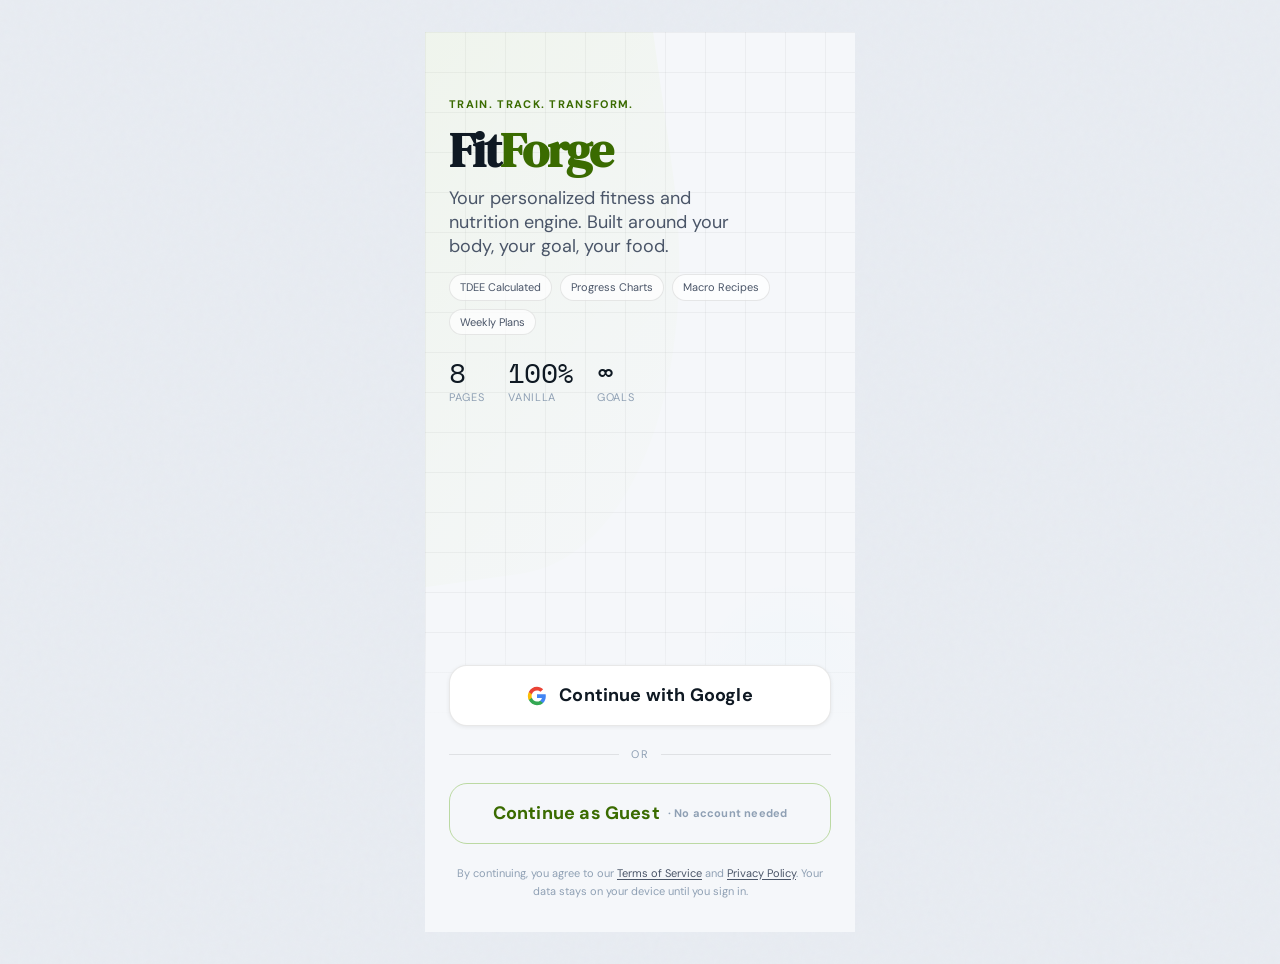
==== commit 47076aab: "Update index.html" ====
--- a/index.html
+++ b/index.html
@@ -1,334 +1,334 @@
 <!DOCTYPE html>
 <html lang="en">
 <head>
-  <meta charset="UTF-8">
-  <meta name="viewport" content="width=device-width, initial-scale=1.0, viewport-fit=cover">
-  <meta name="theme-color" content="#090b10">
-  <meta name="description" content="FitForge — AI-powered fitness and nutrition tracking">
-  <meta name="apple-mobile-web-app-capable" content="yes">
-  <meta name="apple-mobile-web-app-status-bar-style" content="black-translucent">
-
-  <link rel="preconnect" href="https://fonts.googleapis.com">
-  <link rel="preconnect" href="https://fonts.gstatic.com" crossorigin>
-  <link href="https://fonts.googleapis.com/css2?family=DM+Serif+Display:ital@0;1&family=Space+Mono:wght@400;700&family=DM+Sans:wght@400;500;700&display=swap" rel="stylesheet">
-
-  <link rel="stylesheet" href="styles-light-full.css">
-  
-
-  <title>FitForge — Sign In</title>
-
-  <style>
-    /* ── ADDITIONAL LOGIN-SPECIFIC STYLES ──────────────────────── */
-
-    /* Google logo SVG inline */
-    .google-logo {
-      width: 20px;
-      height: 20px;
-      flex-shrink: 0;
-    }
-
-    /* Animated shimmer on the logo */
-    @keyframes logoPulse {
-      0%, 100% { text-shadow: 0 0 0 transparent; }
-      50%       { text-shadow: 0 0 30px rgba(200,255,0,0.2); }
-    }
-
-    .login-hero__logo {
-      animation: logoPulse 4s ease-in-out infinite;
-    }
-
-    /* Stat counters in the hero */
-    .login-stats {
-      display: flex;
-      gap: var(--space-6);
-      margin-top: var(--space-6);
-    }
-
-    .login-stat__value {
-      font-family: var(--font-mono);
-      font-size: var(--text-xl);
-      color: var(--color-text-primary);
-      line-height: 1;
-      letter-spacing: -0.03em;
-    }
-
-    .login-stat__label {
-      font-size: var(--text-xs);
-      color: var(--color-text-muted);
-      text-transform: uppercase;
-      letter-spacing: 0.06em;
-      margin-top: 2px;
-    }
-
-    /* Error message */
-    .login-error {
-      background: var(--color-danger-glow);
-      border: 1px solid rgba(239,68,68,0.2);
-      border-radius: var(--radius-md);
-      padding: var(--space-3) var(--space-4);
-      font-size: var(--text-sm);
-      color: var(--color-danger);
-      text-align: center;
-      display: none;
-    }
-    .login-error.is-visible { display: block; }
-  </style>
+ <meta charset="UTF-8">
+ <meta name="viewport" content="width=device-width, initial-scale=1.0, viewport-fit=cover">
+ <meta name="theme-color" content="#090b10">
+ <meta name="description" content="FitForge — AI-powered fitness and nutrition tracking">
+ <meta name="apple-mobile-web-app-capable" content="yes">
+ <meta name="apple-mobile-web-app-status-bar-style" content="black-translucent">
+
+ <link rel="preconnect" href="https://fonts.googleapis.com">
+ <link rel="preconnect" href="https://fonts.gstatic.com" crossorigin>
+ <link href="https://fonts.googleapis.com/css2?family=DM+Serif+Display:ital@0;1&family=Space+Mono:wght@400;700&family=DM+Sans:wght@400;500;700&display=swap" rel="stylesheet">
+
+ <link rel="stylesheet" href="styles-light-full.css">
+ 
+
+ <title>FitForge — Sign In</title>
+
+ <style>
+ /* ── ADDITIONAL LOGIN-SPECIFIC STYLES ──────────────────────── */
+
+ /* Google logo SVG inline */
+ .google-logo {
+ width: 20px;
+ height: 20px;
+ flex-shrink: 0;
+ }
+
+ /* Animated shimmer on the logo */
+ @keyframes logoPulse {
+ 0%, 100% { text-shadow: 0 0 0 transparent; }
+ 50% { text-shadow: 0 0 30px rgba(200,255,0,0.2); }
+ }
+
+ .login-hero__logo {
+ animation: logoPulse 4s ease-in-out infinite;
+ }
+
+ /* Stat counters in the hero */
+ .login-stats {
+ display: flex;
+ gap: var(--space-6);
+ margin-top: var(--space-6);
+ }
+
+ .login-stat__value {
+ font-family: var(--font-mono);
+ font-size: var(--text-xl);
+ color: var(--color-text-primary);
+ line-height: 1;
+ letter-spacing: -0.03em;
+ }
+
+ .login-stat__label {
+ font-size: var(--text-xs);
+ color: var(--color-text-muted);
+ text-transform: uppercase;
+ letter-spacing: 0.06em;
+ margin-top: 2px;
+ }
+
+ /* Error message */
+ .login-error {
+ background: var(--color-danger-glow);
+ border: 1px solid rgba(239,68,68,0.2);
+ border-radius: var(--radius-md);
+ padding: var(--space-3) var(--space-4);
+ font-size: var(--text-sm);
+ color: var(--color-danger);
+ text-align: center;
+ display: none;
+ }
+ .login-error.is-visible { display: block; }
+ </style>
 </head>
 
 <body>
-  <!--
-    LOGIN PAGE LAYOUT NOTE:
-    This page does NOT use the .app-shell wrapper used by other pages.
-    It's a full-viewport layout because it's a standalone entry screen.
-    Other pages use .app-shell to create the 430px phone-frame constraint.
-  -->
-  <div class="login-page">
-
-    <!-- Decorative background layers -->
-    <div class="login-page__bg" aria-hidden="true">
-      <div class="login-page__bg-grid"></div>
-      <div class="login-page__bg-shard"></div>
-      <!-- Secondary diagonal accent -->
-      <div style="
-        position:absolute; bottom:-10%; right:-15%;
-        width:60%; height:50%;
-        background: radial-gradient(ellipse, rgba(0,200,255,0.04) 0%, transparent 70%);
-        border-radius:50%;
-      "></div>
-    </div>
-
-    <!-- ══════════════════════════════════════════════════
-         HERO — Brand section at top of screen
-         ════════════════════════════════════════════════ -->
-    <div class="login-hero" role="banner">
-      <p class="login-hero__eyebrow">Train. Track. Transform.</p>
-
-      <h1 class="login-hero__logo">Fit<span>Forge</span></h1>
-
-      <p class="login-hero__tagline">
-        Your personalized fitness and nutrition engine.
-        Built around your body, your goal, your food.
-      </p>
-
-      <!-- App feature pills -->
-      <div class="login-features" role="list">
-        <div class="login-feature-pill" role="listitem">⚡ TDEE Calculated</div>
-        <div class="login-feature-pill" role="listitem">📊 Progress Charts</div>
-        <div class="login-feature-pill" role="listitem">🍗 Macro Recipes</div>
-        <div class="login-feature-pill" role="listitem">🏋️ Weekly Plans</div>
-      </div>
-
-      <!-- Vanity stats (static demo numbers) -->
-      <div class="login-stats" aria-label="App statistics">
-        <div>
-          <div class="login-stat__value">8</div>
-          <div class="login-stat__label">Pages</div>
-        </div>
-        <div>
-          <div class="login-stat__value">100%</div>
-          <div class="login-stat__label">Vanilla</div>
-        </div>
-        <div>
-          <div class="login-stat__value">∞</div>
-          <div class="login-stat__label">Goals</div>
-        </div>
-      </div>
-    </div>
-
-    <!-- ══════════════════════════════════════════════════
-         LOGIN PANEL — Auth controls at bottom of screen
-         ════════════════════════════════════════════════ -->
-    <div class="login-panel" role="main">
-
-      <!-- Error message (hidden by default, shown on failed auth) -->
-      <div class="login-error" id="login-error" role="alert" aria-live="polite"></div>
-
-      <!-- Primary CTA: Google Sign-In -->
-      <button
-        class="btn btn--secondary btn--lg btn--full btn--google"
-        id="btn-google-signin"
-        aria-label="Sign in with Google"
-        onclick="handleGoogleSignIn()"
-      >
-        <!--
-          Google logo SVG inline.
-          Using the official Google "G" logo colors (not a third-party import).
-          This is safe to inline in vanilla HTML.
-        -->
-        <svg class="google-logo" viewBox="0 0 24 24" xmlns="http://www.w3.org/2000/svg" aria-hidden="true">
-          <path d="M22.56 12.25c0-.78-.07-1.53-.2-2.25H12v4.26h5.92c-.26 1.37-1.04 2.53-2.21 3.31v2.77h3.57c2.08-1.92 3.28-4.74 3.28-8.09z" fill="#4285F4"/>
-          <path d="M12 23c2.97 0 5.46-.98 7.28-2.66l-3.57-2.77c-.98.66-2.23 1.06-3.71 1.06-2.86 0-5.29-1.93-6.16-4.53H2.18v2.84C3.99 20.53 7.7 23 12 23z" fill="#34A853"/>
-          <path d="M5.84 14.09c-.22-.66-.35-1.36-.35-2.09s.13-1.43.35-2.09V7.07H2.18C1.43 8.55 1 10.22 1 12s.43 3.45 1.18 4.93l2.85-2.22.81-.62z" fill="#FBBC05"/>
-          <path d="M12 5.38c1.62 0 3.06.56 4.21 1.64l3.15-3.15C17.45 2.09 14.97 1 12 1 7.7 1 3.99 3.47 2.18 7.07l3.66 2.84c.87-2.6 3.3-4.53 6.16-4.53z" fill="#EA4335"/>
-        </svg>
-        Continue with Google
-      </button>
-
-      <!-- Divider -->
-      <div class="login-divider" aria-hidden="true">
-        <div class="login-divider__line"></div>
-        <span class="login-divider__text">or</span>
-        <div class="login-divider__line"></div>
-      </div>
-
-      <!-- Secondary CTA: Guest / demo mode -->
-      <button
-        class="btn btn--ghost btn--lg btn--full"
-        id="btn-guest"
-        aria-label="Continue without signing in (demo mode)"
-        onclick="handleGuestMode()"
-      >
-        <span>Continue as Guest</span>
-        <span style="font-size:var(--text-xs); color:var(--color-text-muted);">· No account needed</span>
-      </button>
-
-      <!-- Legal disclaimer -->
-      <p class="login-legal">
-        By continuing, you agree to our
-        <a href="#" onclick="return false;">Terms of Service</a>
-        and
-        <a href="#" onclick="return false;">Privacy Policy</a>.
-        Your data stays on your device until you sign in.
-      </p>
-
-    </div><!-- end .login-panel -->
-  </div><!-- end .login-page -->
-
-  <!--
-    script.js loaded LAST so CONFIG, AppState, Router, etc.
-    are all available when the inline script below runs.
-  -->
-  <script src="script-merged.js"></script>
-  
-
-  <script>
-    /**
-     * ============================================================
-     * LOGIN PAGE SCRIPT
-     * login.html — inline script
-     *
-     * ROUTING LOGIC (runs immediately on page load):
-     *
-     *   Check 1: Is there an auth token in localStorage?
-     *     No  → Stay on login page (user must sign in)
-     *     Yes → Check 2:
-     *
-     *   Check 2: Is there a completed UserProfile?
-     *     No  → Redirect to onboarding.html (new user, logged in)
-     *     Yes → Redirect to index.html (returning user, all set)
-     *
-     * Python analogy: this is like middleware in a Flask app —
-     * it runs before the page renders and redirects if conditions
-     * aren't met.
-     * ============================================================
-     */
-
-    /* ─── IMMEDIATE ROUTING CHECK ───────────────────────────────
-       Runs synchronously before the DOM renders (no flash of
-       the login UI for already-authenticated users).
-    ─────────────────────────────────────────────────────────── */
-    (function checkExistingAuth() {
-      const token   = localStorage.getItem(CONFIG.STORAGE_KEYS.AUTH_TOKEN);
-      const profile = AppState.getProfile();
-
-      if (token && profile?.onboardingComplete) {
-        // Returning user: fully set up → go straight to dashboard
-        window.location.replace('dashboard.html');
-        return;
-      }
-
-      if (token && !profile?.onboardingComplete) {
-        // New user: signed in but hasn't finished onboarding
-        window.location.replace('onboarding.html');
-        return;
-      }
-
-      // No token → stay on login page (do nothing)
-    })();
-
-
-    /* ─── GOOGLE SIGN-IN HANDLER ────────────────────────────────
-       Called when user taps the "Continue with Google" button.
-    ─────────────────────────────────────────────────────────── */
-    async function handleGoogleSignIn() {
-      const btn = document.getElementById('btn-google-signin');
-      hideError();
-
-      // Show loading state — btn--loading class hides text and shows spinner
-      btn.classList.add('btn--loading');
-      btn.disabled = true;
-
-      try {
-        // Call the placeholder (returns mock user data in Phase 3)
-        // In production, Supabase triggers an OAuth redirect here.
-        // The user would leave the page, sign in at Google, then
-        // return to a callback URL that sets the session.
-        const { user, session } = await SupabaseAPI.signInWithGoogle();
-
-        // Store the auth token in localStorage
-        // In production, Supabase auto-manages this via supabase.auth.onAuthStateChange()
-        localStorage.setItem(CONFIG.STORAGE_KEYS.AUTH_TOKEN, session.access_token);
-
-        // Store the mock user object in AppState
-        AppState.set('user', user);
-
-        // Now check if this user has completed onboarding
-        const existingProfile = await SupabaseAPI.getProfile(user.id);
-
-        if (existingProfile?.onboardingComplete) {
-          // Returning user → update AppState and go to dashboard
-          await AppState.saveProfile(existingProfile);
-          window.location.replace('dashboard.html');
-        } else {
-          // New user → go to onboarding
-          window.location.replace('onboarding.html');
-        }
-
-      } catch (error) {
-        console.error('Google sign-in failed:', error);
-        showError('Sign-in failed. Please try again or use Guest mode.');
-        btn.classList.remove('btn--loading');
-        btn.disabled = false;
-      }
-    }
-
-
-    /* ─── GUEST MODE HANDLER ────────────────────────────────────
-       Creates a local-only "guest" session — no real auth.
-       Perfect for demoing the app without a backend.
-    ─────────────────────────────────────────────────────────── */
-    function handleGuestMode() {
-      // Create a guest token (not a real JWT — just a flag)
-      const guestToken = `guest-${Date.now()}`;
-      localStorage.setItem(CONFIG.STORAGE_KEYS.AUTH_TOKEN, guestToken);
-
-      // Check if onboarding was previously completed (guest may have done this before)
-      const existingProfile = AppState.getProfile();
-
-      if (existingProfile?.onboardingComplete) {
-        // Guest has completed onboarding in a previous session
-        window.location.replace('dashboard.html');
-      } else {
-        // First time → go to onboarding
-        window.location.replace('onboarding.html');
-      }
-    }
-
-
-    /* ─── UI HELPERS (local to this page) ──────────────────────
-    ─────────────────────────────────────────────────────────── */
-    function showError(message) {
-      const errorEl = document.getElementById('login-error');
-      if (errorEl) {
-        errorEl.textContent = message;
-        errorEl.classList.add('is-visible');
-      }
-    }
-
-    function hideError() {
-      const errorEl = document.getElementById('login-error');
-      if (errorEl) errorEl.classList.remove('is-visible');
-    }
-  </script>
+ <!--
+ LOGIN PAGE LAYOUT NOTE:
+ This page does NOT use the .app-shell wrapper used by other pages.
+ It's a full-viewport layout because it's a standalone entry screen.
+ Other pages use .app-shell to create the 430px phone-frame constraint.
+ -->
+ <div class="login-page">
+
+ <!-- Decorative background layers -->
+ <div class="login-page__bg" aria-hidden="true">
+ <div class="login-page__bg-grid"></div>
+ <div class="login-page__bg-shard"></div>
+ <!-- Secondary diagonal accent -->
+ <div style="
+ position:absolute; bottom:-10%; right:-15%;
+ width:60%; height:50%;
+ background: radial-gradient(ellipse, rgba(0,200,255,0.04) 0%, transparent 70%);
+ border-radius:50%;
+ "></div>
+ </div>
+
+ <!-- ══════════════════════════════════════════════════
+ HERO — Brand section at top of screen
+ ════════════════════════════════════════════════ -->
+ <div class="login-hero" role="banner">
+ <p class="login-hero__eyebrow">Train. Track. Transform.</p>
+
+ <h1 class="login-hero__logo">Fit<span>Forge</span></h1>
+
+ <p class="login-hero__tagline">
+ Your personalized fitness and nutrition engine.
+ Built around your body, your goal, your food.
+ </p>
+
+ <!-- App feature pills -->
+ <div class="login-features" role="list">
+ <div class="login-feature-pill" role="listitem">TDEE Calculated</div>
+ <div class="login-feature-pill" role="listitem">Progress Charts</div>
+ <div class="login-feature-pill" role="listitem">Macro Recipes</div>
+ <div class="login-feature-pill" role="listitem">Weekly Plans</div>
+ </div>
+
+ <!-- Vanity stats (static demo numbers) -->
+ <div class="login-stats" aria-label="App statistics">
+ <div>
+ <div class="login-stat__value">8</div>
+ <div class="login-stat__label">Pages</div>
+ </div>
+ <div>
+ <div class="login-stat__value">100%</div>
+ <div class="login-stat__label">Vanilla</div>
+ </div>
+ <div>
+ <div class="login-stat__value">∞</div>
+ <div class="login-stat__label">Goals</div>
+ </div>
+ </div>
+ </div>
+
+ <!-- ══════════════════════════════════════════════════
+ LOGIN PANEL — Auth controls at bottom of screen
+ ════════════════════════════════════════════════ -->
+ <div class="login-panel" role="main">
+
+ <!-- Error message (hidden by default, shown on failed auth) -->
+ <div class="login-error" id="login-error" role="alert" aria-live="polite"></div>
+
+ <!-- Primary CTA: Google Sign-In -->
+ <button
+ class="btn btn--secondary btn--lg btn--full btn--google"
+ id="btn-google-signin"
+ aria-label="Sign in with Google"
+ onclick="handleGoogleSignIn()"
+ >
+ <!--
+ Google logo SVG inline.
+ Using the official Google "G" logo colors (not a third-party import).
+ This is safe to inline in vanilla HTML.
+ -->
+ <svg class="google-logo" viewBox="0 0 24 24" xmlns="http://www.w3.org/2000/svg" aria-hidden="true">
+ <path d="M22.56 12.25c0-.78-.07-1.53-.2-2.25H12v4.26h5.92c-.26 1.37-1.04 2.53-2.21 3.31v2.77h3.57c2.08-1.92 3.28-4.74 3.28-8.09z" fill="#4285F4"/>
+ <path d="M12 23c2.97 0 5.46-.98 7.28-2.66l-3.57-2.77c-.98.66-2.23 1.06-3.71 1.06-2.86 0-5.29-1.93-6.16-4.53H2.18v2.84C3.99 20.53 7.7 23 12 23z" fill="#34A853"/>
+ <path d="M5.84 14.09c-.22-.66-.35-1.36-.35-2.09s.13-1.43.35-2.09V7.07H2.18C1.43 8.55 1 10.22 1 12s.43 3.45 1.18 4.93l2.85-2.22.81-.62z" fill="#FBBC05"/>
+ <path d="M12 5.38c1.62 0 3.06.56 4.21 1.64l3.15-3.15C17.45 2.09 14.97 1 12 1 7.7 1 3.99 3.47 2.18 7.07l3.66 2.84c.87-2.6 3.3-4.53 6.16-4.53z" fill="#EA4335"/>
+ </svg>
+ Continue with Google
+ </button>
+
+ <!-- Divider -->
+ <div class="login-divider" aria-hidden="true">
+ <div class="login-divider__line"></div>
+ <span class="login-divider__text">or</span>
+ <div class="login-divider__line"></div>
+ </div>
+
+ <!-- Secondary CTA: Guest / demo mode -->
+ <button
+ class="btn btn--ghost btn--lg btn--full"
+ id="btn-guest"
+ aria-label="Continue without signing in (demo mode)"
+ onclick="handleGuestMode()"
+ >
+ <span>Continue as Guest</span>
+ <span style="font-size:var(--text-xs); color:var(--color-text-muted);">· No account needed</span>
+ </button>
+
+ <!-- Legal disclaimer -->
+ <p class="login-legal">
+ By continuing, you agree to our
+ <a href="#" onclick="return false;">Terms of Service</a>
+ and
+ <a href="#" onclick="return false;">Privacy Policy</a>.
+ Your data stays on your device until you sign in.
+ </p>
+
+ </div><!-- end .login-panel -->
+ </div><!-- end .login-page -->
+
+ <!--
+ script.js loaded LAST so CONFIG, AppState, Router, etc.
+ are all available when the inline script below runs.
+ -->
+ <script src="script-merged.js"></script>
+ 
+
+ <script>
+ /**
+ * ============================================================
+ * LOGIN PAGE SCRIPT
+ * login.html — inline script
+ *
+ * ROUTING LOGIC (runs immediately on page load):
+ *
+ * Check 1: Is there an auth token in localStorage?
+ * No → Stay on login page (user must sign in)
+ * Yes → Check 2:
+ *
+ * Check 2: Is there a completed UserProfile?
+ * No → Redirect to onboarding.html (new user, logged in)
+ * Yes → Redirect to index.html (returning user, all set)
+ *
+ * Python analogy: this is like middleware in a Flask app —
+ * it runs before the page renders and redirects if conditions
+ * aren't met.
+ * ============================================================
+ */
+
+ /* ─── IMMEDIATE ROUTING CHECK ───────────────────────────────
+ Runs synchronously before the DOM renders (no flash of
+ the login UI for already-authenticated users).
+ ─────────────────────────────────────────────────────────── */
+ (function checkExistingAuth() {
+ const token = localStorage.getItem(CONFIG.STORAGE_KEYS.AUTH_TOKEN);
+ const profile = AppState.getProfile();
+
+ if (token && profile?.onboardingComplete) {
+ // Returning user: fully set up → go straight to dashboard
+ window.location.replace('dashboard.html');
+ return;
+ }
+
+ if (token && !profile?.onboardingComplete) {
+ // New user: signed in but hasn't finished onboarding
+ window.location.replace('onboarding.html');
+ return;
+ }
+
+ // No token → stay on login page (do nothing)
+ })();
+
+
+ /* ─── GOOGLE SIGN-IN HANDLER ────────────────────────────────
+ Called when user taps the "Continue with Google" button.
+ ─────────────────────────────────────────────────────────── */
+ async function handleGoogleSignIn() {
+ const btn = document.getElementById('btn-google-signin');
+ hideError();
+
+ // Show loading state — btn--loading class hides text and shows spinner
+ btn.classList.add('btn--loading');
+ btn.disabled = true;
+
+ try {
+ // Call the placeholder (returns mock user data in Phase 3)
+ // In production, Supabase triggers an OAuth redirect here.
+ // The user would leave the page, sign in at Google, then
+ // return to a callback URL that sets the session.
+ const { user, session } = await SupabaseAPI.signInWithGoogle();
+
+ // Store the auth token in localStorage
+ // In production, Supabase auto-manages this via supabase.auth.onAuthStateChange()
+ localStorage.setItem(CONFIG.STORAGE_KEYS.AUTH_TOKEN, session.access_token);
+
+ // Store the mock user object in AppState
+ AppState.set('user', user);
+
+ // Now check if this user has completed onboarding
+ const existingProfile = await SupabaseAPI.getProfile(user.id);
+
+ if (existingProfile?.onboardingComplete) {
+ // Returning user → update AppState and go to dashboard
+ await AppState.saveProfile(existingProfile);
+ window.location.replace('dashboard.html');
+ } else {
+ // New user → go to onboarding
+ window.location.replace('onboarding.html');
+ }
+
+ } catch (error) {
+ console.error('Google sign-in failed:', error);
+ showError('Sign-in failed. Please try again or use Guest mode.');
+ btn.classList.remove('btn--loading');
+ btn.disabled = false;
+ }
+ }
+
+
+ /* ─── GUEST MODE HANDLER ────────────────────────────────────
+ Creates a local-only "guest" session — no real auth.
+ Perfect for demoing the app without a backend.
+ ─────────────────────────────────────────────────────────── */
+ function handleGuestMode() {
+ // Create a guest token (not a real JWT — just a flag)
+ const guestToken = `guest-${Date.now()}`;
+ localStorage.setItem(CONFIG.STORAGE_KEYS.AUTH_TOKEN, guestToken);
+
+ // Check if onboarding was previously completed (guest may have done this before)
+ const existingProfile = AppState.getProfile();
+
+ if (existingProfile?.onboardingComplete) {
+ // Guest has completed onboarding in a previous session
+ window.location.replace('dashboard.html');
+ } else {
+ // First time → go to onboarding
+ window.location.replace('onboarding.html');
+ }
+ }
+
+
+ /* ─── UI HELPERS (local to this page) ──────────────────────
+ ─────────────────────────────────────────────────────────── */
+ function showError(message) {
+ const errorEl = document.getElementById('login-error');
+ if (errorEl) {
+ errorEl.textContent = message;
+ errorEl.classList.add('is-visible');
+ }
+ }
+
+ function hideError() {
+ const errorEl = document.getElementById('login-error');
+ if (errorEl) errorEl.classList.remove('is-visible');
+ }
+ </script>
 </body>
 </html>
--- a/styles-light-full.css
+++ b/styles-light-full.css
@@ -126,6 +126,7 @@
   --space-4:  1rem;
   --space-5:  1.25rem;
   --space-6:  1.5rem;
+  --space-7:  1.75rem;
   --space-8:  2rem;
   --space-10: 2.5rem;
   --space-12: 3rem;
@@ -213,8 +214,8 @@
    4. LAYOUT PRIMITIVES
    ============================================================ */
 
-.app-shell { width: 100%; max-width: var(--max-width-app); min-height: 100dvh; background-color: var(--color-bg-base); position: relative; display: flex; flex-direction: column; overflow-x: hidden; box-shadow: 0 0 0 1px var(--color-border), var(--shadow-lg); }
-.page-content { flex: 1; padding: var(--space-4); padding-bottom: calc(var(--nav-height) + var(--safe-bottom) + var(--space-4)); overflow-y: auto; -webkit-overflow-scrolling: touch; }
+.app-shell { width: 100%; max-width: var(--max-width-app); min-height: 100dvh; background-color: var(--color-bg-base); position: relative; display: flex; flex-direction: column; overflow-x: hidden; box-shadow: 0 0 0 1px var(--color-border), var(--shadow-lg); --card-inner-padding: var(--space-6); }
+.page-content { flex: 1; padding: var(--space-6); padding-bottom: calc(var(--nav-height) + var(--safe-bottom) + var(--space-6)); overflow-y: auto; -webkit-overflow-scrolling: touch; display: flex; flex-direction: column; gap: var(--space-7); }
 
 .stack    { display: flex; flex-direction: column; }
 .stack-xs { gap: var(--space-2); }
@@ -227,7 +228,7 @@
 .cluster-sm { gap: var(--space-2); }
 .cluster-md { gap: var(--space-3); }
 .split      { display: flex; justify-content: space-between; align-items: center; }
-.grid-2     { display: grid; grid-template-columns: repeat(2,1fr); gap: var(--space-3); }
+.grid-2     { display: grid; grid-template-columns: repeat(2,1fr); gap: var(--space-4); }
 .grid-3     { display: grid; grid-template-columns: repeat(3,1fr); gap: var(--space-3); }
 
 
@@ -241,7 +242,7 @@
 .app-header__action { width: 36px; height: 36px; border-radius: var(--radius-full); background: var(--color-bg-elevated); border: 1px solid var(--color-border); display: flex; align-items: center; justify-content: center; cursor: pointer; transition: background-color var(--transition-fast), border-color var(--transition-fast); }
 .app-header__action:hover { border-color: var(--color-border-accent); background: var(--color-accent-subtle); }
 
-.section-header { display: flex; justify-content: space-between; align-items: baseline; margin-bottom: var(--space-4); }
+.section-header { display: flex; justify-content: space-between; align-items: baseline; margin-bottom: var(--space-5); }
 .section-header__title { font-family: var(--font-body); font-size: var(--text-md); font-weight: var(--weight-bold); color: var(--color-text-primary); }
 .section-header__link  { font-size: var(--text-sm); color: var(--color-accent-text); font-weight: var(--weight-medium); cursor: pointer; transition: opacity var(--transition-fast); }
 .section-header__link:hover { opacity: 0.7; }
@@ -251,14 +252,14 @@
    6. CARDS
    ============================================================ */
 
-.card { background-color: var(--color-bg-surface); border: 1px solid var(--color-border); border-radius: var(--radius-lg); padding: var(--space-5); position: relative; overflow: hidden; box-shadow: var(--shadow-sm); transition: border-color var(--transition-normal), transform var(--transition-fast); }
+.card { background-color: var(--color-bg-surface); border: 1px solid var(--color-border); border-radius: var(--radius-lg); padding: var(--space-7); position: relative; overflow: hidden; box-shadow: var(--shadow-sm); transition: border-color var(--transition-normal), transform var(--transition-fast); }
 .card--accent { border-color: var(--color-border-accent); }
 .card--accent::before { content: ''; position: absolute; top: 0; left: 0; right: 0; height: 2px; background: linear-gradient(90deg, transparent, var(--color-accent), transparent); }
 .card--elevated { box-shadow: var(--shadow-md); }
 .card--pressable { cursor: pointer; user-select: none; }
 .card--pressable:active { transform: scale(0.985); border-color: var(--color-border-accent); }
 
-.metric-card { background-color: var(--color-bg-surface); border: 1px solid var(--color-border); border-radius: var(--radius-lg); padding: var(--space-5); display: flex; flex-direction: column; gap: var(--space-3); position: relative; overflow: hidden; box-shadow: var(--shadow-sm); transition: box-shadow var(--transition-normal), border-color var(--transition-normal); }
+.metric-card { background-color: var(--color-bg-surface); border: 1px solid var(--color-border); border-radius: var(--radius-lg); padding: var(--space-6); display: flex; flex-direction: column; gap: var(--space-3); position: relative; overflow: hidden; box-shadow: var(--shadow-sm); transition: box-shadow var(--transition-normal), border-color var(--transition-normal); }
 .metric-card:hover { box-shadow: var(--shadow-md); }
 .metric-card__icon { width: 36px; height: 36px; border-radius: var(--radius-md); display: flex; align-items: center; justify-content: center; font-size: 18px; flex-shrink: 0; }
 .metric-card__icon--lime   { background: rgba(160,200,0,0.12); }
@@ -565,7 +566,7 @@
 .muscle-group-row { display: flex; flex-wrap: wrap; gap: var(--space-2); margin-top: var(--space-2); }
 .muscle-chip { font-size: var(--text-xs); font-weight: var(--weight-medium); padding: 3px 10px; background: var(--color-bg-elevated); border: 1px solid var(--color-border); border-radius: var(--radius-full); color: var(--color-text-secondary); }
 
-.exercise-card { display: grid; grid-template-columns: 36px 1fr auto; align-items: center; gap: var(--space-3); padding: var(--space-4); background: var(--color-bg-surface); border: 1px solid var(--color-border); border-radius: var(--radius-md); transition: border-color var(--transition-fast), background var(--transition-fast); box-shadow: var(--shadow-sm); }
+.exercise-card { display: grid; grid-template-columns: 36px 1fr auto; align-items: center; gap: var(--space-4); padding: var(--space-5); background: var(--color-bg-surface); border: 1px solid var(--color-border); border-radius: var(--radius-md); transition: border-color var(--transition-fast), background var(--transition-fast); box-shadow: var(--shadow-sm); }
 .exercise-card.is-done { background: rgba(22,163,74,0.04); border-color: rgba(22,163,74,0.2); }
 @keyframes swapHighlight { 0% { border-color: var(--color-accent); background: var(--color-accent-subtle); } 100% { border-color: var(--color-border); background: var(--color-bg-surface); } }
 .exercise-card.was-swapped { animation: swapHighlight 1.5s ease forwards; }
@@ -623,9 +624,9 @@
 .day-complete-banner__title { font-family: var(--font-display); font-size: var(--text-xl); color: var(--color-success); }
 .day-complete-banner__sub   { font-size: var(--text-sm); color: var(--color-text-secondary); margin-top: var(--space-1); }
 
-.weekly-summary-card { background: var(--color-bg-surface); border: 1px solid var(--color-border); border-radius: var(--radius-lg); padding: var(--space-5); box-shadow: var(--shadow-sm); }
+.weekly-summary-card { background: var(--color-bg-surface); border: 1px solid var(--color-border); border-radius: var(--radius-lg); padding: var(--space-6); box-shadow: var(--shadow-sm); }
 .weekly-summary-card__title { font-size: var(--text-xs); font-weight: var(--weight-bold); letter-spacing: var(--tracking-widest); text-transform: uppercase; color: var(--color-text-secondary); margin-bottom: var(--space-4); }
-.weekly-summary-grid { display: grid; grid-template-columns: repeat(3,1fr); gap: var(--space-3); }
+.weekly-summary-grid { display: grid; grid-template-columns: repeat(3,1fr); gap: var(--space-4); }
 .weekly-stat { display: flex; flex-direction: column; align-items: center; gap: var(--space-1); padding: var(--space-3); background: var(--color-bg-elevated); border-radius: var(--radius-md); }
 .weekly-stat__value { font-family: var(--font-mono); font-size: var(--text-xl); color: var(--color-text-primary); line-height: 1; }
 .weekly-stat__label { font-size: var(--text-xs); color: var(--color-text-secondary); text-align: center; }
@@ -692,7 +693,7 @@
 .grocery-section-header--fat     { --section-color: var(--color-fat); }
 .grocery-section-header--produce { --section-color: var(--color-success); }
 
-.grocery-item { display: grid; grid-template-columns: 36px 1fr auto auto; align-items: center; gap: var(--space-3); padding: var(--space-3) var(--space-4); background: var(--color-bg-surface); border: 1px solid var(--color-border); border-radius: var(--radius-md); transition: all var(--transition-fast); box-shadow: var(--shadow-sm); }
+.grocery-item { display: grid; grid-template-columns: 36px 1fr auto auto; align-items: center; gap: var(--space-3); padding: var(--space-4) var(--space-5); background: var(--color-bg-surface); border: 1px solid var(--color-border); border-radius: var(--radius-md); transition: all var(--transition-fast); box-shadow: var(--shadow-sm); }
 .grocery-item:hover { border-color: var(--color-border-accent); }
 .grocery-item.is-checked { opacity: 0.45; background: var(--color-bg-elevated); }
 .grocery-item.is-checked .grocery-item__name { text-decoration: line-through; text-decoration-color: var(--color-text-muted); }
@@ -722,7 +723,7 @@
    26. SVG CHART CARDS
    ============================================================ */
 
-.chart-card { background: var(--color-bg-surface); border: 1px solid var(--color-border); border-radius: var(--radius-lg); padding: var(--space-5); display: flex; flex-direction: column; gap: var(--space-4); box-shadow: var(--shadow-sm); }
+.chart-card { background: var(--color-bg-surface); border: 1px solid var(--color-border); border-radius: var(--radius-lg); padding: var(--space-6); display: flex; flex-direction: column; gap: var(--space-4); box-shadow: var(--shadow-sm); }
 .chart-card__header { display: flex; justify-content: space-between; align-items: flex-start; }
 .chart-card__title { font-size: var(--text-xs); font-weight: var(--weight-bold); letter-spacing: var(--tracking-widest); text-transform: uppercase; color: var(--color-text-secondary); }
 .chart-card__current-value { font-family: var(--font-mono); font-size: var(--text-2xl); color: var(--color-text-primary); line-height: 1; letter-spacing: -0.03em; }
@@ -741,8 +742,8 @@
    27. PR CARDS
    ============================================================ */
 
-.pr-grid { display: grid; grid-template-columns: 1fr 1fr; gap: var(--space-3); }
-.pr-card { background: var(--color-bg-surface); border: 1px solid var(--color-border); border-radius: var(--radius-lg); padding: var(--space-4); display: flex; flex-direction: column; gap: var(--space-2); position: relative; overflow: hidden; box-shadow: var(--shadow-sm); transition: border-color var(--transition-fast), box-shadow var(--transition-fast); }
+.pr-grid { display: grid; grid-template-columns: 1fr 1fr; gap: var(--space-4); }
+.pr-card { background: var(--color-bg-surface); border: 1px solid var(--color-border); border-radius: var(--radius-lg); padding: var(--space-5); display: flex; flex-direction: column; gap: var(--space-2); position: relative; overflow: hidden; box-shadow: var(--shadow-sm); transition: border-color var(--transition-fast), box-shadow var(--transition-fast); }
 .pr-card:hover { border-color: var(--color-border-accent); box-shadow: var(--shadow-md); }
 .pr-card__badge { position: absolute; top: var(--space-3); right: var(--space-3); font-size: 9px; font-weight: var(--weight-bold); letter-spacing: 0.1em; color: var(--color-accent-text); background: rgba(140,200,0,0.12); border: 1px solid var(--color-border-accent); border-radius: var(--radius-full); padding: 1px 6px; }
 .pr-card__lift  { font-size: var(--text-xs); color: var(--color-text-secondary); font-weight: var(--weight-medium); letter-spacing: 0.02em; }
@@ -758,7 +759,7 @@
    28. PROGRESS PHOTO GRID
    ============================================================ */
 
-.photo-grid { display: grid; grid-template-columns: repeat(3,1fr); gap: var(--space-2); }
+.photo-grid { display: grid; grid-template-columns: repeat(3,1fr); gap: var(--space-3); }
 .photo-cell { aspect-ratio: 3/4; border-radius: var(--radius-md); overflow: hidden; position: relative; background: var(--color-bg-elevated); border: 1px solid var(--color-border); }
 .photo-cell img { width: 100%; height: 100%; object-fit: cover; display: block; }
 /* Keep dark overlay on photos — date badge always needs white text */
@@ -788,7 +789,7 @@
    30. PROGRESS LOG FORMS
    ============================================================ */
 
-.quick-metrics { display: grid; grid-template-columns: 1fr 1fr; gap: var(--space-3); }
+.quick-metrics { display: grid; grid-template-columns: 1fr 1fr; gap: var(--space-4); }
 .weight-input-wrap { background: var(--color-bg-surface); border: 1px solid var(--color-border); border-radius: var(--radius-lg); padding: var(--space-5); display: flex; align-items: baseline; gap: var(--space-2); transition: border-color var(--transition-fast); box-shadow: var(--shadow-sm); }
 .weight-input-wrap:focus-within { border-color: var(--color-border-focus); box-shadow: 0 0 0 3px rgba(140,200,0,0.15); }
 .weight-input { font-family: var(--font-mono); font-size: var(--text-3xl); color: var(--color-text-primary); background: transparent; border: none; outline: none; width: 100%; letter-spacing: -0.03em; -moz-appearance: textfield; }
@@ -816,7 +817,7 @@
 .accordion.is-open .accordion__chevron { transform: rotate(180deg); }
 .accordion__body { display: none; padding: var(--space-4) var(--space-5); border-top: 1px solid var(--color-border); background: var(--color-bg-elevated); }
 .accordion.is-open .accordion__body { display: block; }
-.measurement-grid { display: grid; grid-template-columns: 1fr 1fr; gap: var(--space-3); }
+.measurement-grid { display: grid; grid-template-columns: 1fr 1fr; gap: var(--space-4); }
 .measurement-field { display: flex; flex-direction: column; gap: var(--space-2); }
 .measurement-field__label { font-size: var(--text-xs); color: var(--color-text-secondary); font-weight: var(--weight-medium); }
 
@@ -824,3 +825,38 @@
 .save-confirmation__icon  { font-size: 32px; }
 .save-confirmation__title { font-family: var(--font-display); font-size: var(--text-xl); color: var(--color-success); }
 .save-confirmation__sub   { font-size: var(--text-sm); color: var(--color-text-secondary); }
+
+
+/* ============================================================
+   SECTION BREATHING ROOM
+   page-content now uses flex + gap (space-7 = 28px) so
+   every direct child section has consistent vertical spacing.
+   These overrides handle edge cases where sections are divs
+   or need slightly different treatment.
+   ============================================================ */
+
+/* Ensure the hero/title section at the top of each page
+   doesn't get the full gap above it */
+.page-content > section:first-child,
+.page-content > div:first-child {
+  padding-top: 0;
+  margin-top: 0;
+}
+
+/* Forms inside page-content should breathe the same way */
+.page-content .form-group {
+  margin-bottom: var(--space-1);
+}
+
+/* Add inner breathing room to any component that clips its
+   content tightly against the card edge */
+.accordion__body {
+  padding: var(--space-5) var(--space-6);
+}
+
+/* Picker / detail sheet inner content breathing room */
+.sheet {
+  padding: var(--space-6);
+  padding-bottom: calc(var(--space-10) + env(safe-area-inset-bottom, 0px));
+  gap: var(--space-5);
+}
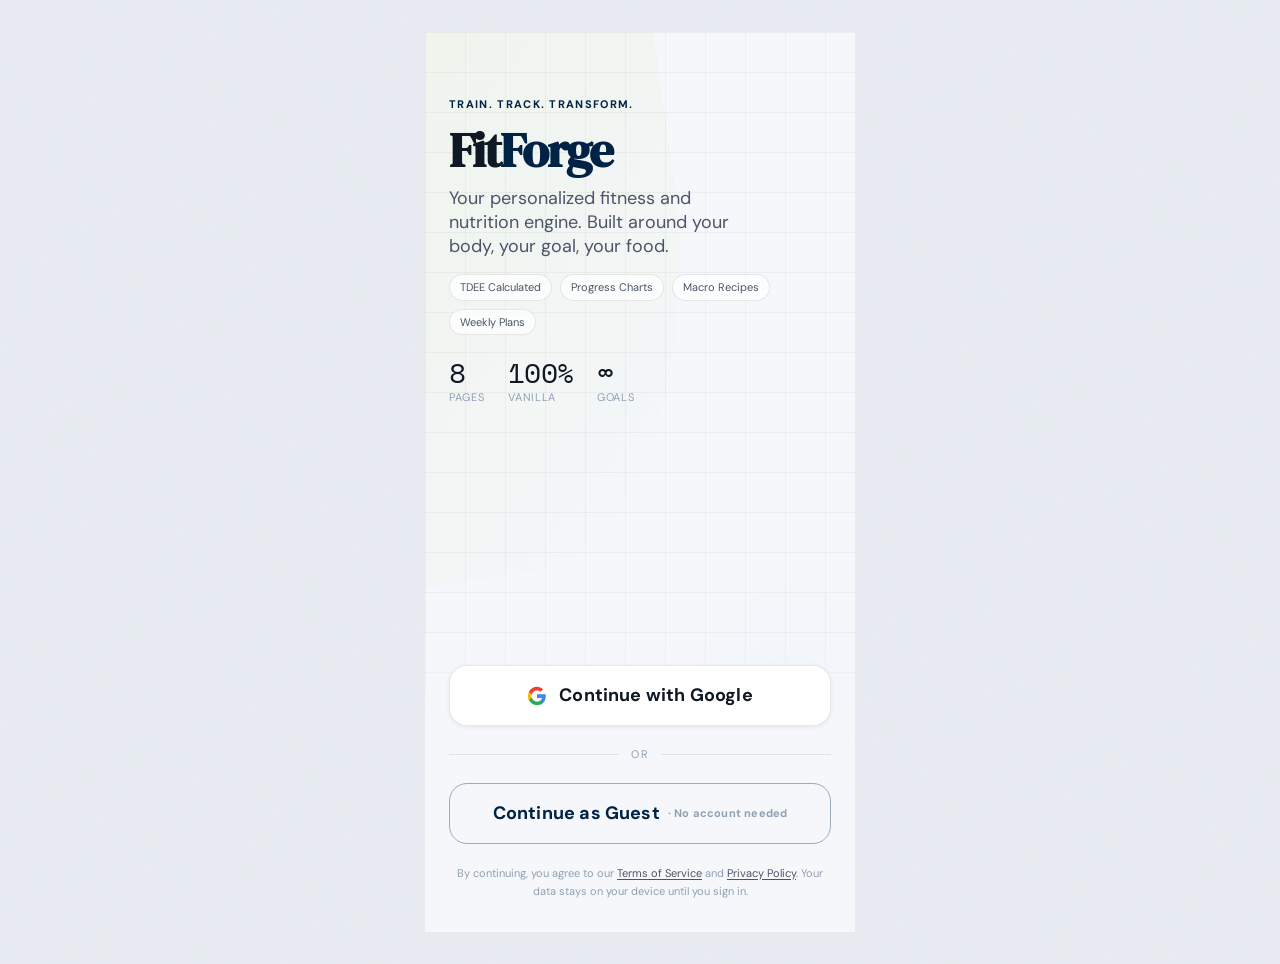
==== commit 436d7d7c: "Update index.html" ====
--- a/index.html
+++ b/index.html
@@ -30,7 +30,7 @@
  /* Animated shimmer on the logo */
  @keyframes logoPulse {
  0%, 100% { text-shadow: 0 0 0 transparent; }
- 50% { text-shadow: 0 0 30px rgba(200,255,0,0.2); }
+ 50% { text-shadow: 0 0 30px rgba(0,34,68,0.2); }
  }
 
  .login-hero__logo {
--- a/styles-light-full.css
+++ b/styles-light-full.css
@@ -58,11 +58,11 @@
   --color-bg-overlay:    rgba(245, 247, 250, 0.92);
 
   /* Electric Lime: used as bg/border highlight; --color-accent-text for readable text */
-  --color-accent:        #c8ff00;
-  --color-accent-dim:    #a8d600;
-  --color-accent-glow:   rgba(140, 200, 0, 0.2);
-  --color-accent-subtle: rgba(140, 200, 0, 0.1);
-  --color-accent-text:   #3a6b00;   /* Dark green — use for text on light bg */
+  --color-accent:        #002244;   /* Patriots Nautical Blue */
+  --color-accent-dim:    #001a33;
+  --color-accent-glow:   rgba(0, 34, 68, 0.18);
+  --color-accent-subtle: rgba(0, 34, 68, 0.07);
+  --color-accent-text:   #002244;   /* Patriots Navy — dark enough on white */
 
   /* Blue: darkened for legibility on white */
   --color-blue:          #0088bb;
@@ -75,7 +75,7 @@
   --color-danger-glow:   rgba(220, 38, 38, 0.08);
 
   /* Macro colors: darkened for white-background legibility */
-  --color-protein:       #3a6b00;
+  --color-protein:       #002244;
   --color-carbs:         #0077aa;
   --color-fat:           #c2700a;
 
@@ -87,8 +87,8 @@
 
   /* Borders: black-alpha on white */
   --color-border:        rgba(0, 0, 0, 0.09);
-  --color-border-accent: rgba(80, 160, 0, 0.35);
-  --color-border-focus:  rgba(80, 160, 0, 0.55);
+  --color-border-accent: rgba(0, 34, 68, 0.35);
+  --color-border-focus:  rgba(0, 34, 68, 0.55);
 
   /* Typography */
   --font-display: 'DM Serif Display', Georgia, serif;
@@ -144,7 +144,7 @@
   --shadow-sm:     0 1px 4px rgba(0,0,0,0.07);
   --shadow-md:     0 4px 16px rgba(0,0,0,0.09);
   --shadow-lg:     0 8px 32px rgba(0,0,0,0.11);
-  --shadow-accent: 0 0 16px rgba(140,200,0,0.2), 0 0 32px rgba(140,200,0,0.08);
+  --shadow-accent: 0 0 16px rgba(0,34,68,0.18), 0 0 32px rgba(0,34,68,0.08);
   --shadow-blue:   0 0 16px rgba(0,136,187,0.15);
 
   /* Transitions */
@@ -289,8 +289,8 @@
 .btn--md   { padding: var(--space-3) var(--space-6); font-size: var(--text-base); }
 .btn--lg   { padding: var(--space-4) var(--space-8); font-size: var(--text-md); border-radius: var(--radius-lg); }
 .btn--full { width: 100%; }
-.btn--primary { background-color: var(--color-accent); color: #0f1923; box-shadow: 0 4px 16px rgba(140,200,0,0.3); }
-.btn--primary:hover:not(:disabled) { background-color: #d4ff1a; box-shadow: 0 6px 24px rgba(140,200,0,0.4); }
+.btn--primary { background-color: var(--color-accent); color: #ffffff; box-shadow: 0 4px 16px rgba(0,34,68,0.3); }
+.btn--primary:hover:not(:disabled) { background-color: #003366; box-shadow: 0 6px 24px rgba(0,34,68,0.4); }
 .btn--secondary { background-color: var(--color-bg-surface); color: var(--color-text-primary); border: 1px solid var(--color-border); box-shadow: var(--shadow-sm); }
 .btn--secondary:hover:not(:disabled) { border-color: var(--color-border-accent); background-color: var(--color-accent-subtle); }
 .btn--ghost { background-color: transparent; color: var(--color-accent-text); border: 1px solid var(--color-border-accent); }
@@ -311,7 +311,7 @@
 .form-label  { font-size: var(--text-sm); font-weight: var(--weight-medium); color: var(--color-text-secondary); letter-spacing: 0.01em; }
 .form-input, .form-select, .form-textarea { width: 100%; background-color: var(--color-bg-surface); border: 1px solid var(--color-border); border-radius: var(--radius-md); padding: var(--space-3) var(--space-4); color: var(--color-text-primary); font-size: var(--text-base); outline: none; transition: border-color var(--transition-fast), box-shadow var(--transition-fast); -webkit-appearance: none; box-shadow: var(--shadow-sm); }
 .form-input::placeholder, .form-textarea::placeholder { color: var(--color-text-muted); }
-.form-input:focus, .form-select:focus, .form-textarea:focus { border-color: var(--color-border-focus); box-shadow: 0 0 0 3px rgba(140,200,0,0.15); }
+.form-input:focus, .form-select:focus, .form-textarea:focus { border-color: var(--color-border-focus); box-shadow: 0 0 0 3px rgba(0,34,68,0.12); }
 .form-select { background-image: url("data:image/svg+xml,%3Csvg xmlns='http://www.w3.org/2000/svg' width='12' height='8' viewBox='0 0 12 8' fill='none'%3E%3Cpath d='M1 1L6 7L11 1' stroke='%234a5568' stroke-width='1.5' stroke-linecap='round' stroke-linejoin='round'/%3E%3C/svg%3E"); background-repeat: no-repeat; background-position: right 16px center; padding-right: 40px; cursor: pointer; }
 .form-textarea { resize: vertical; min-height: 100px; }
 .form-row { display: grid; grid-template-columns: 1fr 1fr; gap: var(--space-3); }
@@ -324,11 +324,11 @@
 .option-chip__emoji { font-size: 22px; line-height: 1; margin-bottom: var(--space-1); }
 .option-chip__title { font-size: var(--text-base); font-weight: var(--weight-bold); color: var(--color-text-primary); }
 .option-chip__desc  { font-size: var(--text-sm); color: var(--color-text-secondary); line-height: var(--leading-snug); }
-.option-chip.is-selected { border-color: var(--color-accent); background-color: rgba(160,200,0,0.07); box-shadow: 0 0 0 3px rgba(140,200,0,0.15), var(--shadow-md); }
+.option-chip.is-selected { border-color: var(--color-accent); background-color: rgba(0,34,68,0.05); box-shadow: 0 0 0 3px rgba(0,34,68,0.12), var(--shadow-md); }
 .option-chip.is-selected .option-chip__title { color: var(--color-accent-text); }
 
 .food-tag { padding: var(--space-2) var(--space-4); background-color: var(--color-bg-elevated); border: 1px solid var(--color-border); border-radius: var(--radius-full); font-size: var(--text-sm); font-weight: var(--weight-medium); color: var(--color-text-secondary); cursor: pointer; transition: all var(--transition-fast); user-select: none; }
-.food-tag.is-selected { background-color: var(--color-accent); border-color: var(--color-accent); color: #0f1923; font-weight: var(--weight-bold); }
+.food-tag.is-selected { background-color: var(--color-accent); border-color: var(--color-accent); color: #ffffff; font-weight: var(--weight-bold); }
 
 .form-slider { -webkit-appearance: none; appearance: none; width: 100%; height: 4px; border-radius: var(--radius-full); background: var(--color-bg-elevated); outline: none; border: none; }
 .form-slider::-webkit-slider-thumb { -webkit-appearance: none; width: 22px; height: 22px; border-radius: 50%; background: var(--color-accent); cursor: pointer; box-shadow: 0 2px 8px rgba(0,0,0,0.2); border: 2px solid #fff; transition: transform var(--transition-fast); }
@@ -393,7 +393,7 @@
 .bottom-nav__list { display: flex; width: 100%; justify-content: space-around; }
 .bottom-nav__item { display: flex; flex-direction: column; align-items: center; gap: 4px; padding: var(--space-2) var(--space-3); cursor: pointer; text-decoration: none; border-radius: var(--radius-md); transition: all var(--transition-fast); min-width: 56px; }
 .bottom-nav__item:hover { background: var(--color-bg-elevated); }
-.bottom-nav__icon  { font-size: 22px; transition: transform var(--transition-spring); }
+.bottom-nav__icon  { width: 22px; height: 22px; display: flex; align-items: center; justify-content: center; transition: transform var(--transition-spring); }
 .bottom-nav__label { font-size: var(--text-xs); font-weight: var(--weight-medium); color: var(--color-text-muted); letter-spacing: 0.02em; transition: color var(--transition-fast); }
 .bottom-nav__item.is-active .bottom-nav__icon  { transform: translateY(-2px); }
 .bottom-nav__item.is-active .bottom-nav__label { color: var(--color-accent-text); font-weight: var(--weight-bold); }
@@ -673,9 +673,9 @@
 .filter-tab-strip::-webkit-scrollbar { display: none; }
 .filter-tab { display: flex; align-items: center; gap: var(--space-2); padding: var(--space-2) var(--space-4); background: var(--color-bg-surface); border: 1.5px solid var(--color-border); border-radius: var(--radius-full); white-space: nowrap; cursor: pointer; font-size: var(--text-sm); font-weight: var(--weight-medium); color: var(--color-text-secondary); transition: all var(--transition-fast); user-select: none; font-family: var(--font-body); flex-shrink: 0; box-shadow: var(--shadow-sm); }
 .filter-tab:hover { border-color: var(--color-border-accent); color: var(--color-text-primary); }
-.filter-tab.is-active { background: var(--color-accent-subtle); border-color: var(--color-accent); color: var(--color-accent-text); }
+.filter-tab.is-active { background: rgba(0,34,68,0.07); border-color: var(--color-accent); color: var(--color-accent-text); }
 .filter-tab__count { font-family: var(--font-mono); font-size: 10px; background: var(--color-bg-elevated); border-radius: var(--radius-full); padding: 1px 6px; color: var(--color-text-muted); }
-.filter-tab.is-active .filter-tab__count { background: rgba(140,200,0,0.15); color: var(--color-accent-text); }
+.filter-tab.is-active .filter-tab__count { background: rgba(0,34,68,0.1); color: var(--color-accent-text); }
 
 
 /* ============================================================
@@ -731,7 +731,7 @@
 .chart-card svg { width: 100%; height: auto; display: block; overflow: visible; }
 .time-range-selector { display: flex; gap: var(--space-1); background: var(--color-bg-elevated); border-radius: var(--radius-full); padding: 3px; }
 .time-range-btn { padding: 4px 10px; border-radius: var(--radius-full); font-size: var(--text-xs); font-weight: var(--weight-bold); font-family: var(--font-mono); color: var(--color-text-muted); background: transparent; border: none; cursor: pointer; transition: all var(--transition-fast); }
-.time-range-btn.is-active { background: var(--color-accent); color: #0f1923; }
+.time-range-btn.is-active { background: var(--color-accent); color: #ffffff; }
 .chart-tooltip { font-family: var(--font-mono); font-size: var(--text-xs); color: var(--color-text-secondary); text-align: right; min-height: 16px; }
 .chart-tooltip-bar { display: flex; justify-content: space-between; align-items: center; padding: var(--space-2) var(--space-3); background: var(--color-bg-elevated); border-radius: var(--radius-sm); min-height: 32px; }
 .chart-tooltip-bar__date  { font-size: var(--text-xs); color: var(--color-text-muted); font-family: var(--font-mono); }
@@ -791,7 +791,7 @@
 
 .quick-metrics { display: grid; grid-template-columns: 1fr 1fr; gap: var(--space-4); }
 .weight-input-wrap { background: var(--color-bg-surface); border: 1px solid var(--color-border); border-radius: var(--radius-lg); padding: var(--space-5); display: flex; align-items: baseline; gap: var(--space-2); transition: border-color var(--transition-fast); box-shadow: var(--shadow-sm); }
-.weight-input-wrap:focus-within { border-color: var(--color-border-focus); box-shadow: 0 0 0 3px rgba(140,200,0,0.15); }
+.weight-input-wrap:focus-within { border-color: var(--color-border-focus); box-shadow: 0 0 0 3px rgba(0,34,68,0.12); }
 .weight-input { font-family: var(--font-mono); font-size: var(--text-3xl); color: var(--color-text-primary); background: transparent; border: none; outline: none; width: 100%; letter-spacing: -0.03em; -moz-appearance: textfield; }
 .weight-input::-webkit-inner-spin-button, .weight-input::-webkit-outer-spin-button { -webkit-appearance: none; }
 .weight-input__unit { font-size: var(--text-base); color: var(--color-text-secondary); white-space: nowrap; }
@@ -821,9 +821,9 @@
 .measurement-field { display: flex; flex-direction: column; gap: var(--space-2); }
 .measurement-field__label { font-size: var(--text-xs); color: var(--color-text-secondary); font-weight: var(--weight-medium); }
 
-.save-confirmation { animation: saveSuccess var(--transition-spring) both; background: rgba(22,163,74,0.08); border: 1px solid rgba(22,163,74,0.2); border-radius: var(--radius-lg); padding: var(--space-5); text-align: center; display: flex; flex-direction: column; align-items: center; gap: var(--space-2); }
+.save-confirmation { animation: saveSuccess var(--transition-spring) both; background: rgba(0,34,68,0.05); border: 1px solid rgba(0,34,68,0.2); border-radius: var(--radius-lg); padding: var(--space-5); text-align: center; display: flex; flex-direction: column; align-items: center; gap: var(--space-2); }
 .save-confirmation__icon  { font-size: 32px; }
-.save-confirmation__title { font-family: var(--font-display); font-size: var(--text-xl); color: var(--color-success); }
+.save-confirmation__title { font-family: var(--font-display); font-size: var(--text-xl); color: var(--color-accent); }
 .save-confirmation__sub   { font-size: var(--text-sm); color: var(--color-text-secondary); }
 
 
@@ -860,3 +860,213 @@
   padding-bottom: calc(var(--space-10) + env(safe-area-inset-bottom, 0px));
   gap: var(--space-5);
 }
+
+/* SVG nav icons — inherit stroke from parent for active state */
+.bottom-nav__icon svg {
+  display: block;
+  transition: stroke var(--transition-fast);
+}
+.bottom-nav__item.is-active .bottom-nav__icon svg {
+  stroke: var(--color-accent);
+}
+
+
+/* ============================================================
+   VISUAL FLAIR ADDITIONS
+   ============================================================ */
+
+/* 1. SECTION LABEL ACCENT BAR
+   Every .label gets a 3px lime bar to its left.
+   Creates clear visual hierarchy without relying on color alone.
+   ============================================================ */
+.label {
+  display: flex;
+  align-items: center;
+  gap: 8px;
+}
+
+.label::before {
+  content: '';
+  display: inline-block;
+  width: 3px;
+  height: 0.85em;
+  background: var(--color-accent);
+  border-radius: 2px;
+  flex-shrink: 0;
+}
+
+
+/* 2. APP HEADER — LIME ACCENT GLOW LINE
+   Replaces the plain border-bottom with a branded accent.
+   ============================================================ */
+.app-header {
+  border-bottom: 1px solid var(--color-border) !important;
+  box-shadow: 0 1px 0 0 rgba(140,200,0,0.18), var(--shadow-sm) !important;
+}
+
+
+/* 3. INITIALS AVATAR
+   The .app-header__action button gets replaced with
+   a lime circle showing the user's initials via JS.
+   These styles make sure it looks right.
+   ============================================================ */
+.avatar-circle {
+  width: 36px;
+  height: 36px;
+  border-radius: 50%;
+  background: var(--color-accent);
+  border: none;
+  display: flex;
+  align-items: center;
+  justify-content: center;
+  cursor: pointer;
+  font-family: var(--font-mono);
+  font-size: 11px;
+  font-weight: 700;
+  color: #ffffff;
+  letter-spacing: 0.04em;
+  text-transform: uppercase;
+  transition: transform var(--transition-fast), box-shadow var(--transition-fast);
+  text-decoration: none;
+  flex-shrink: 0;
+  box-shadow: 0 2px 8px rgba(0,34,68,0.25);
+}
+
+.avatar-circle:hover {
+  transform: scale(1.06);
+  box-shadow: 0 4px 14px rgba(0,34,68,0.35);
+}
+
+.avatar-circle:active {
+  transform: scale(0.97);
+}
+
+
+/* 4. METRIC CARD LEFT COLOR BORDER
+   Uses :has() to detect the icon type and apply matching border.
+   No HTML changes needed.
+   ============================================================ */
+.metric-card:has(.metric-card__icon--lime) {
+  border-left: 3px solid var(--color-accent);
+}
+
+.metric-card:has(.metric-card__icon--blue) {
+  border-left: 3px solid var(--color-blue);
+}
+
+.metric-card:has(.metric-card__icon--amber) {
+  border-left: 3px solid var(--color-warning);
+}
+
+.metric-card:has(.metric-card__icon--danger) {
+  border-left: 3px solid var(--color-danger);
+}
+
+
+/* 5. BOTTOM NAV — ACTIVE PILL BACKGROUND
+   Replaces the floating dot with a subtle lime pill
+   behind the entire active nav item.
+   ============================================================ */
+.bottom-nav__item.is-active {
+  background: rgba(0,34,68,0.07);
+  border-radius: var(--radius-md);
+}
+
+/* Remove the floating dot — the pill bg is cleaner */
+.bottom-nav__item.is-active::after {
+  display: none;
+}
+
+
+/* 6. CARD LIFT ON HOVER
+   Subtle lift on interactive cards to signal they are tappable.
+   ============================================================ */
+.metric-card:hover,
+.chart-card:hover,
+.pr-card:hover {
+  transform: translateY(-2px);
+  box-shadow: var(--shadow-md);
+}
+
+
+/* 7. PROGRESS BAR SHIMMER ON FILLED BARS
+   A subtle animated shimmer that moves across filled progress
+   bars — shows the bar is "live" data, not static.
+   ============================================================ */
+@keyframes progressShimmer {
+  0%   { background-position: -200% center; }
+  100% { background-position: 200% center; }
+}
+
+.progress-bar__fill {
+  background-size: 200% 100%;
+  background-image: linear-gradient(
+    90deg,
+    var(--color-accent)  0%,
+    #1a4a7a              50%,
+    var(--color-accent)  100%
+  );
+  animation: progressShimmer 3s ease-in-out infinite;
+}
+
+.progress-bar__fill--blue {
+  background-image: linear-gradient(
+    90deg,
+    var(--color-blue)        0%,
+    color-mix(in srgb, var(--color-blue) 80%, white) 50%,
+    var(--color-blue)       100%
+  );
+}
+
+.progress-bar__fill--amber {
+  background-image: linear-gradient(
+    90deg,
+    var(--color-warning)        0%,
+    color-mix(in srgb, var(--color-warning) 80%, white) 50%,
+    var(--color-warning)       100%
+  );
+}
+
+
+/* 8. PHASE BANNER — ACCENT LEFT BORDER STRIPE
+   Instead of an icon, a strong left border color-codes
+   each phase banner type.
+   ============================================================ */
+.phase-banner {
+  border-left-width: 4px !important;
+}
+
+.phase-banner--active   { border-left-color: var(--color-accent) !important; }
+.phase-banner--deload   { border-left-color: var(--color-blue) !important; }
+.phase-banner--reassess { border-left-color: var(--color-warning) !important; }
+.phase-banner--complete { border-left-color: var(--color-danger) !important; }
+
+
+/* 9. SETTINGS GROUP — ACCENT TOP LINE
+   Each settings card gets a branded top accent line,
+   similar to .card--accent.
+   ============================================================ */
+.settings-group::before {
+  content: '';
+  display: block;
+  height: 2px;
+  background: linear-gradient(90deg, var(--color-accent), transparent);
+  border-radius: var(--radius-full) var(--radius-full) 0 0;
+}
+
+
+/* 10. GROCERY SECTION HEADER DIVIDER
+   Category headers get a lime bottom accent when the
+   category has available items.
+   ============================================================ */
+.filter-tab.is-active {
+  box-shadow: inset 0 -2px 0 var(--color-accent);
+}
+
+
+/* 11. RECIPE CARD COLORED TOP STRIPE
+   Protein = lime, carbs = blue, balanced = amber.
+   ============================================================ */
+.picker-recipe-card__thumb--protein  { box-shadow: inset 0 3px 0 var(--color-accent); }
+.picker-recipe-card__thumb--carbs    { box-shadow: inset 0 3px 0 var(--color-blue); }
+.picker-recipe-card__thumb--balanced { box-shadow: inset 0 3px 0 var(--color-warning); }
